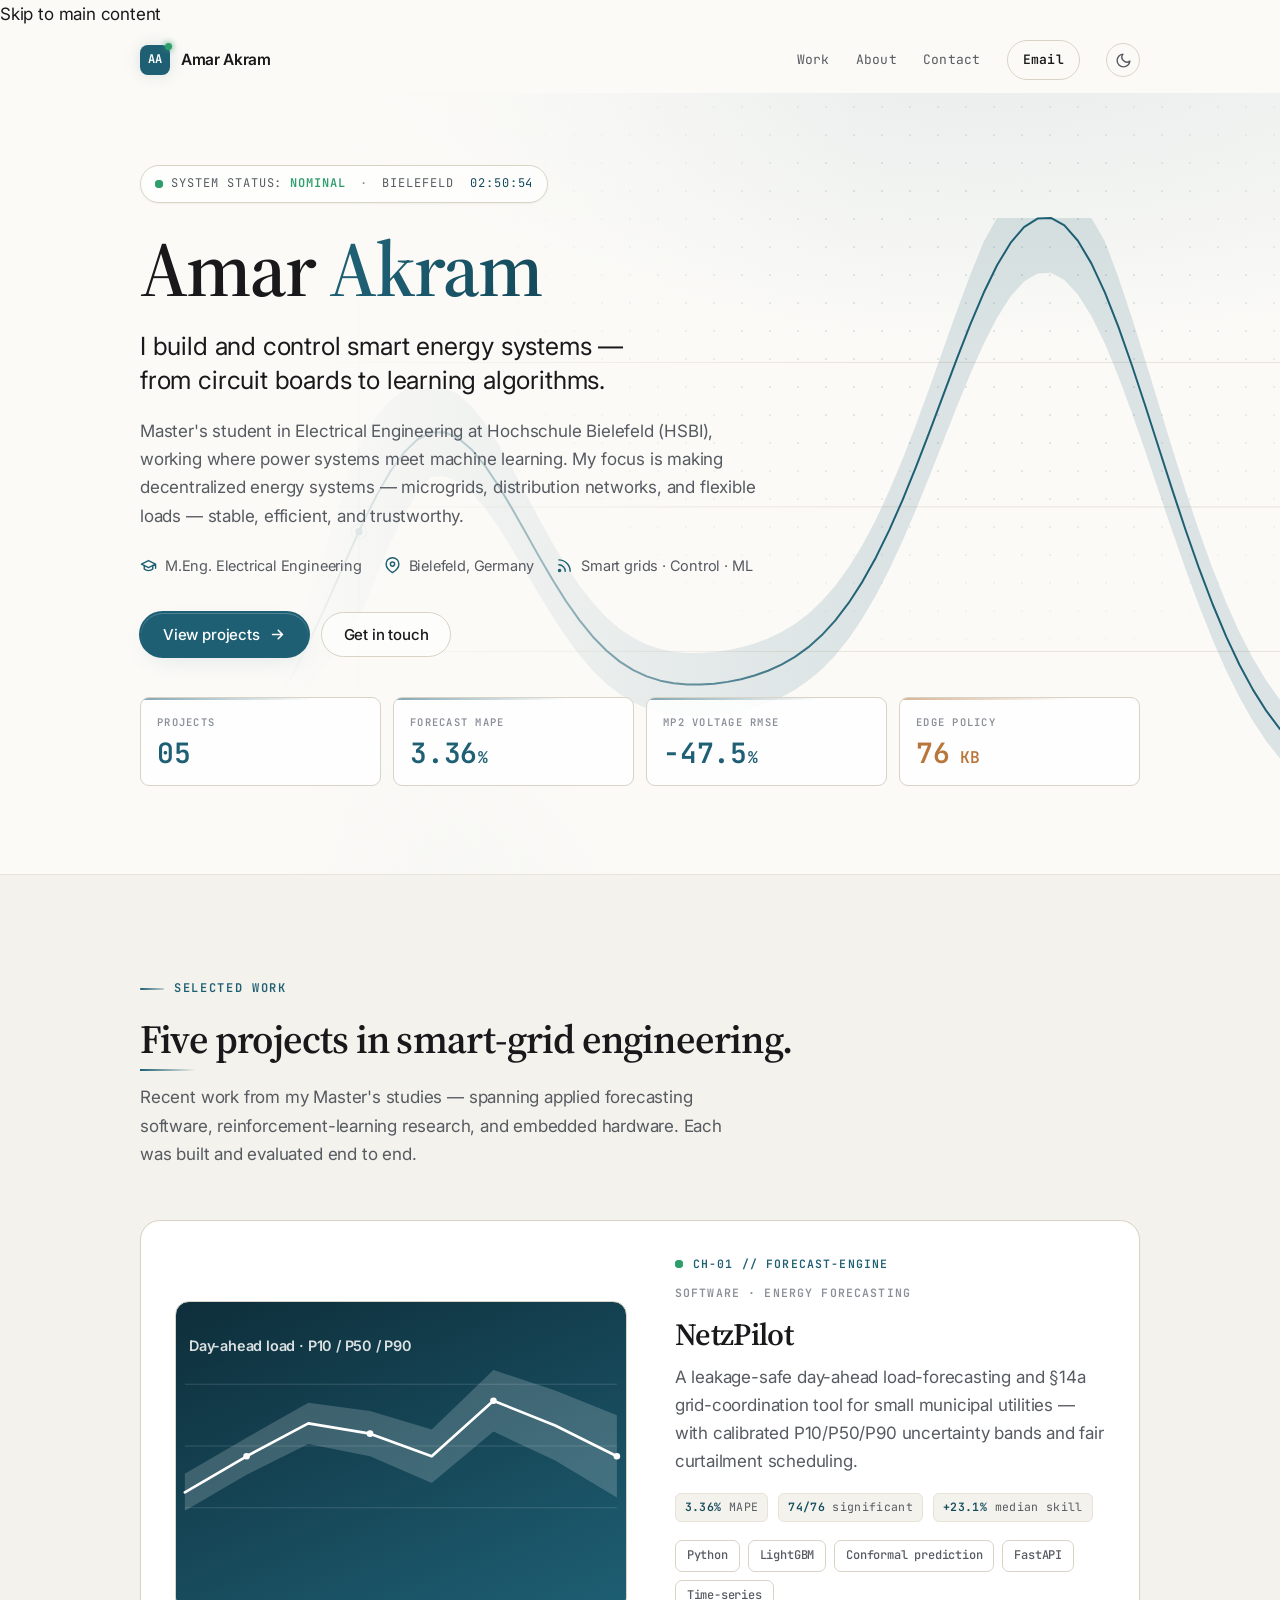
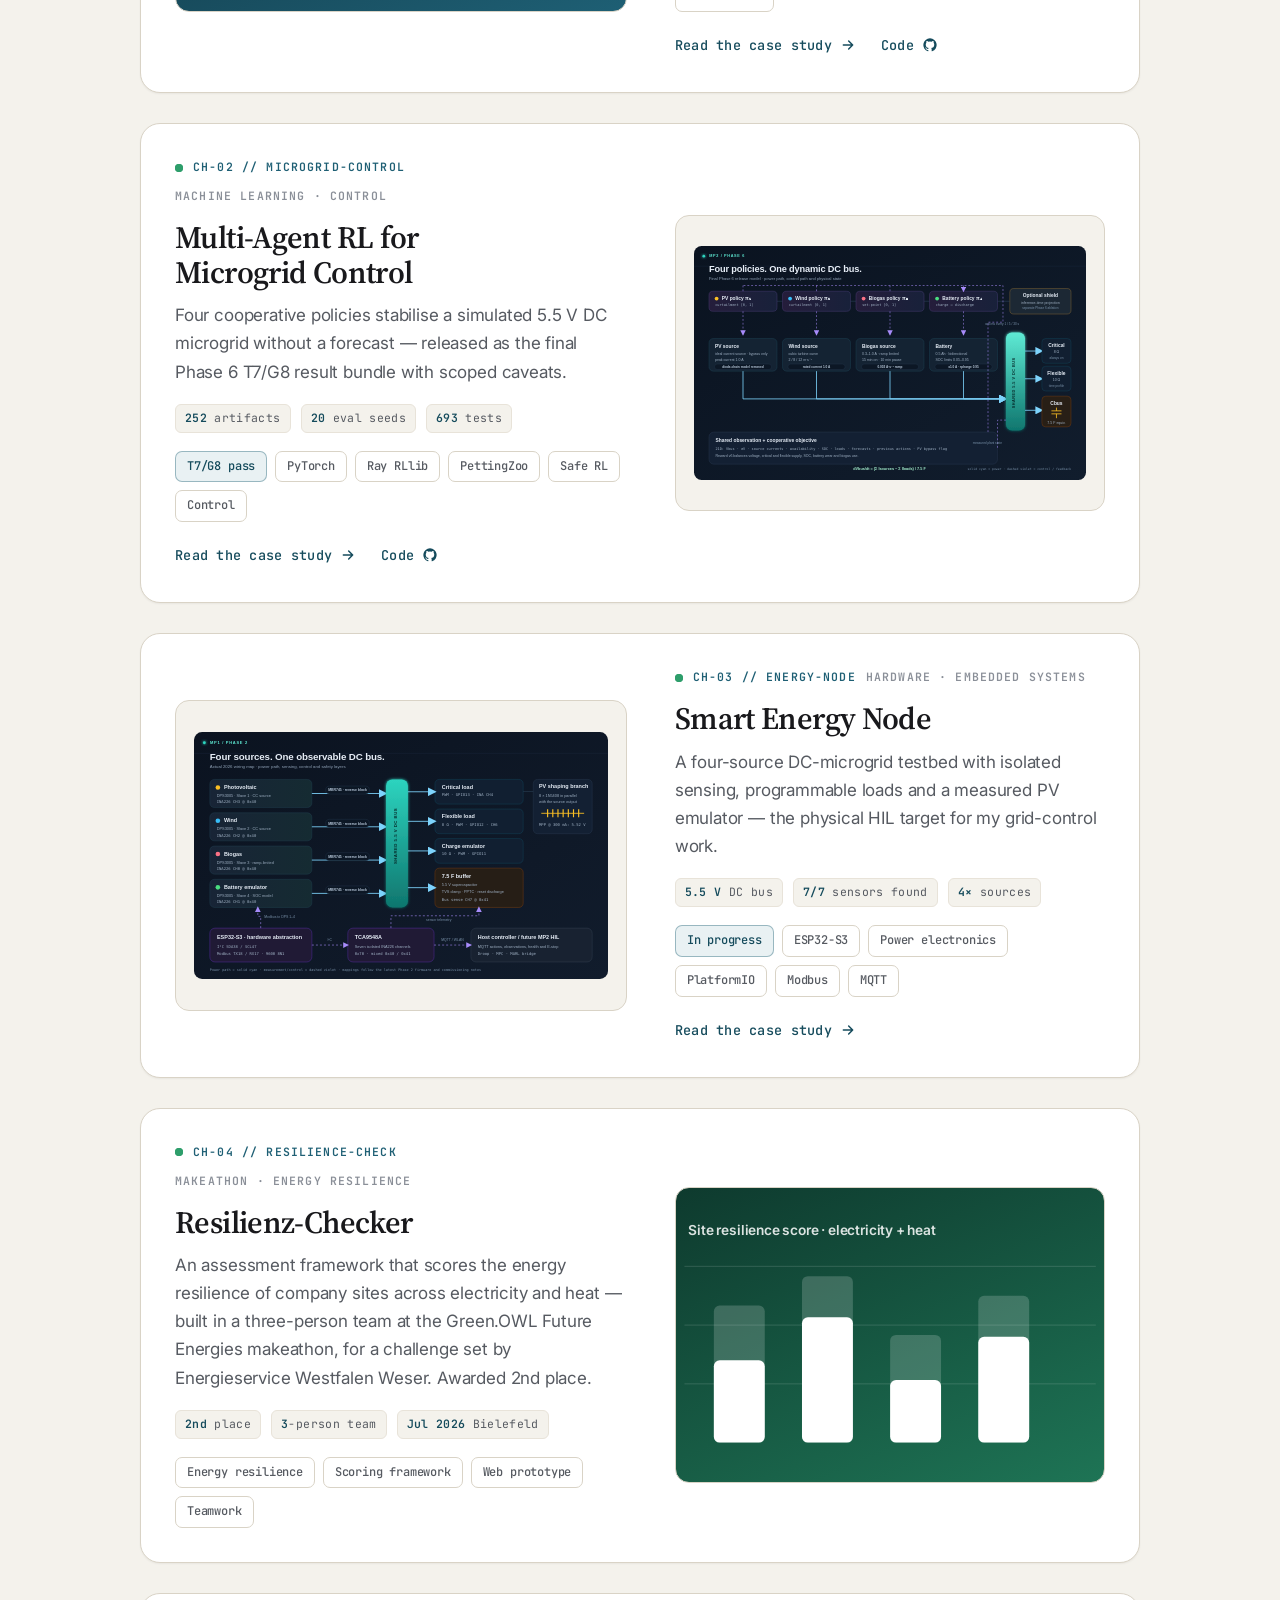
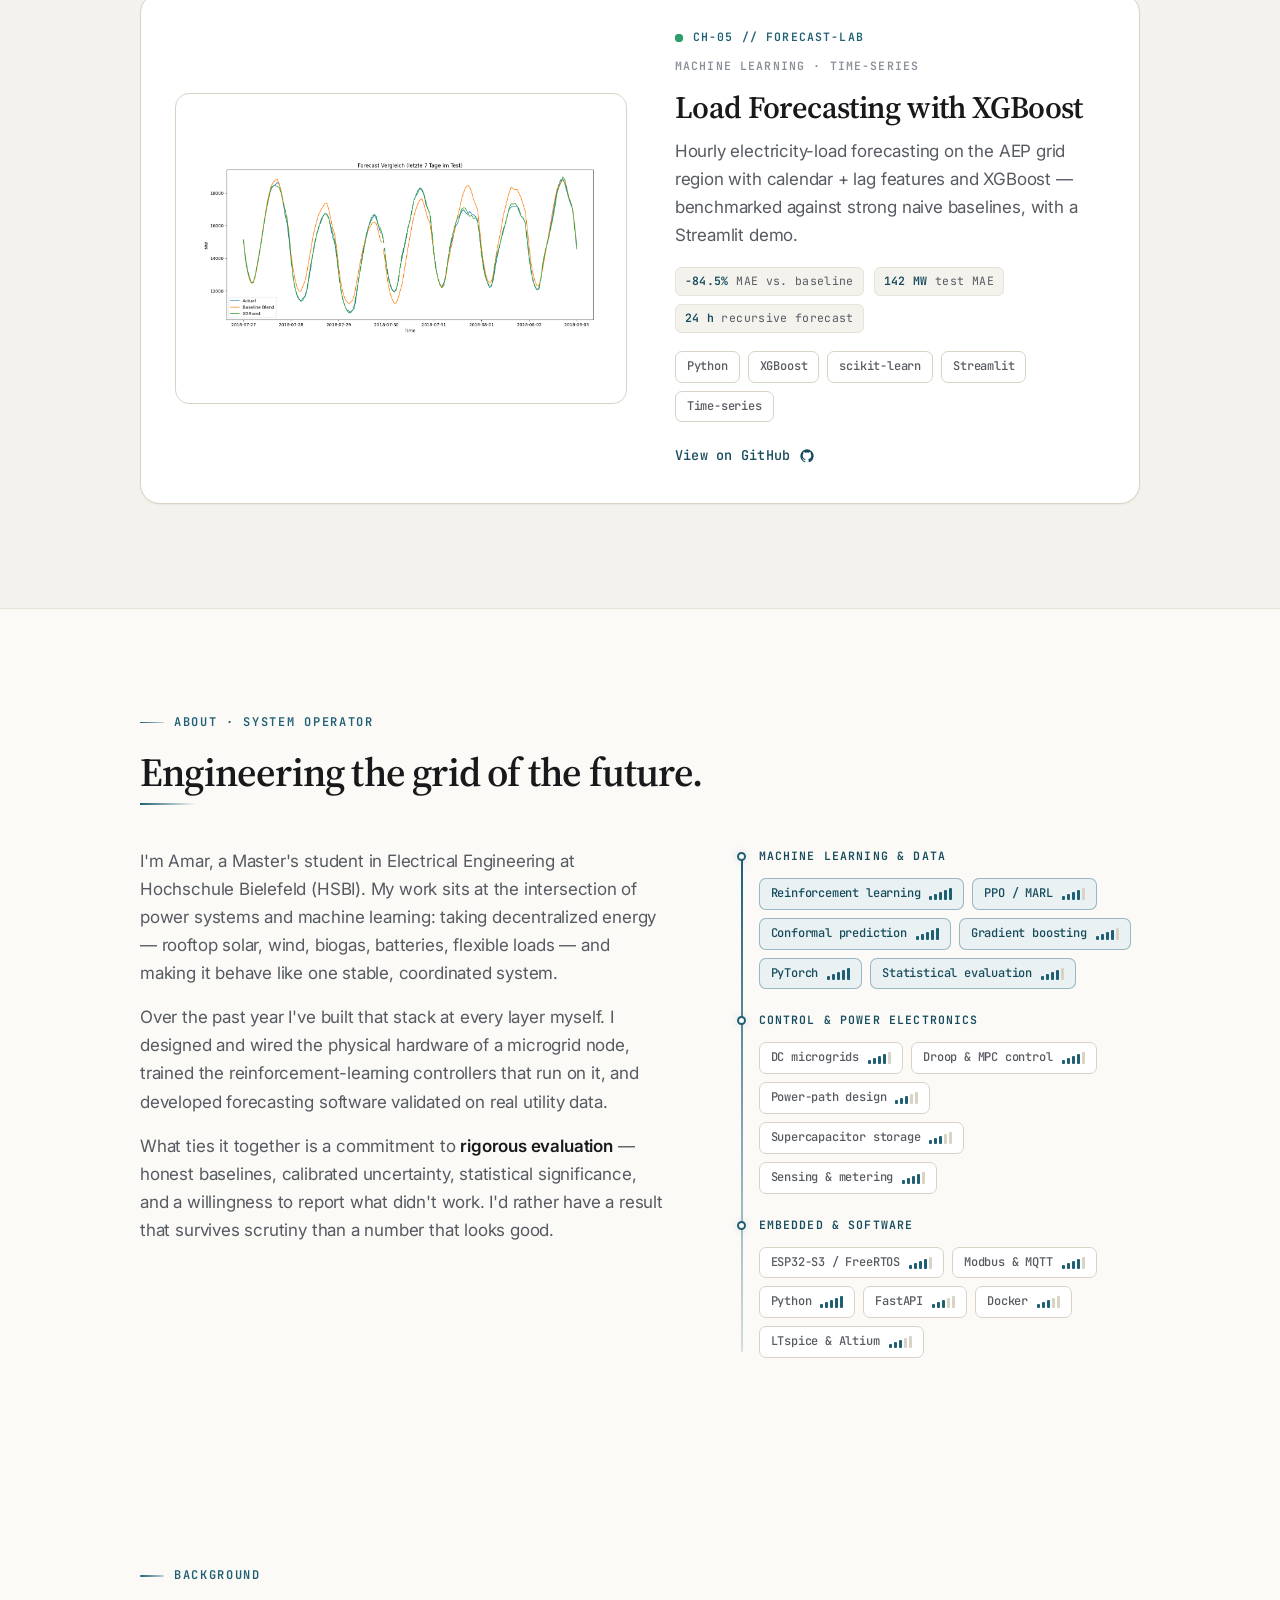
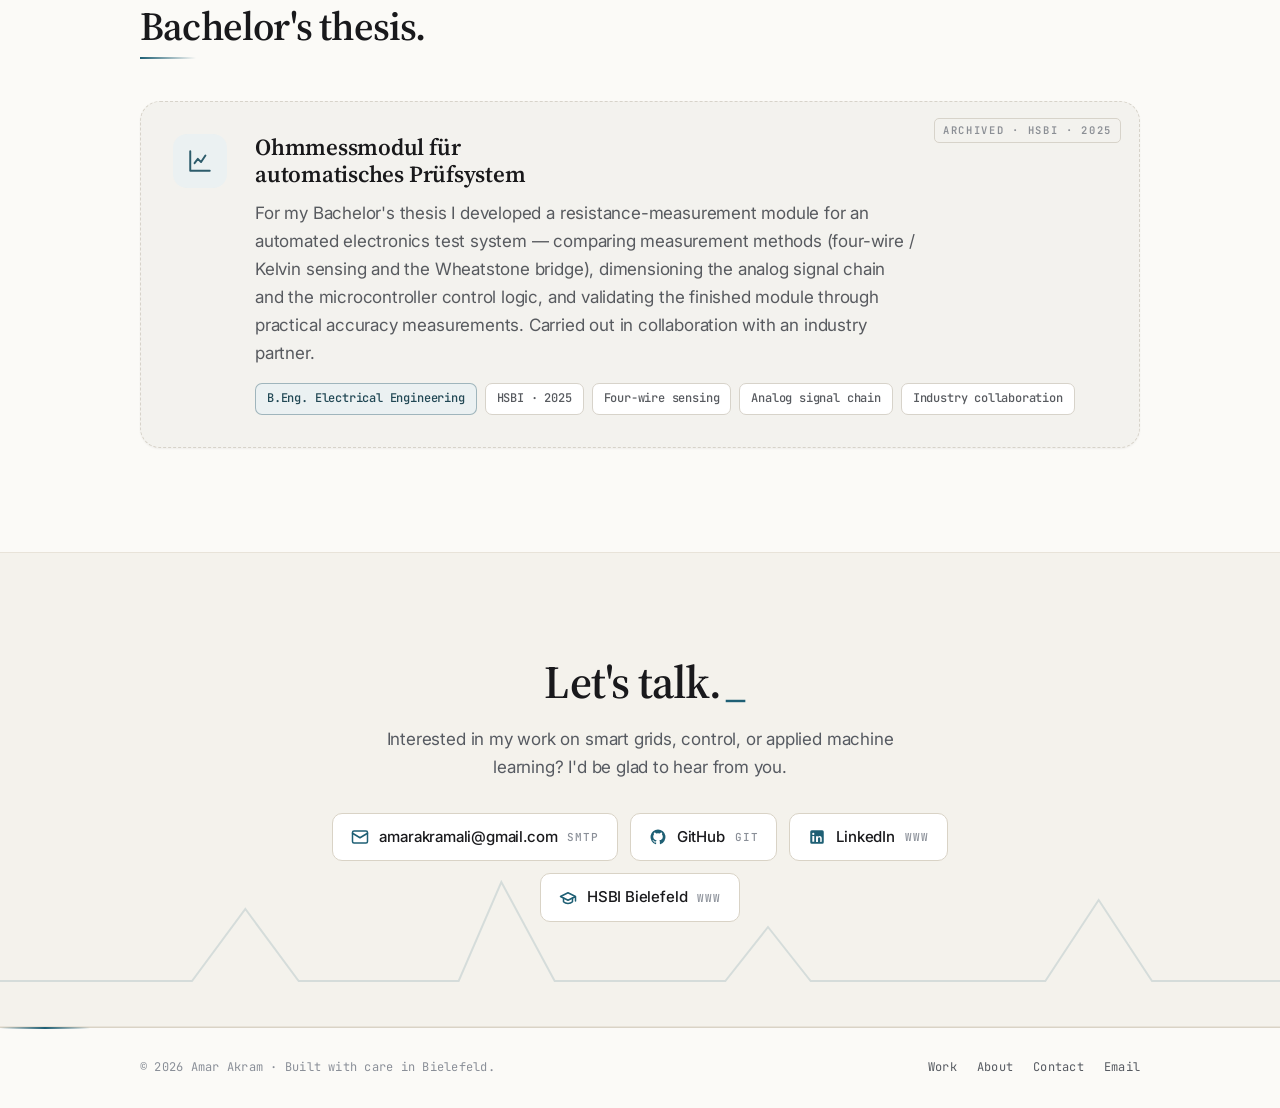
==== index.html @ d85ba740 "Link MP2 case study to the public mp2-microgrid-marl repo - Code link on the index project card (sam" ====
<!DOCTYPE html>
<html lang="en">
<head>
  <meta charset="UTF-8" />
  <meta name="viewport" content="width=device-width, initial-scale=1.0" />
  <title>Amar Akram — Electrical Engineering · Smart Grids &amp; Machine Learning</title>
  <meta name="description" content="Amar Akram — M.Eng. Electrical Engineering at Hochschule Bielefeld. Projects in smart-grid control, reinforcement learning, energy forecasting, and embedded hardware." />
  <meta name="author" content="Amar Akram" />
  <meta name="theme-color" content="#0A0E14" />
  <link rel="canonical" href="https://amarakramali.github.io/" />

  <!-- Open Graph -->
  <meta property="og:type" content="website" />
  <meta property="og:url" content="https://amarakramali.github.io/" />
  <meta property="og:title" content="Amar Akram — Smart Grids &amp; Machine Learning" />
  <meta property="og:description" content="M.Eng. Electrical Engineering. Building and controlling smart energy systems — from circuit boards to learning algorithms." />
  <meta property="og:image" content="https://amarakramali.github.io/assets/og-cover.png" />
  <meta property="og:image:alt" content="Amar Akram — Smart Grids &amp; Machine Learning portfolio" />
  <meta property="og:image:width" content="1200" />
  <meta property="og:image:height" content="630" />

  <!-- Twitter -->
  <meta name="twitter:card" content="summary_large_image" />
  <meta name="twitter:title" content="Amar Akram — Smart Grids &amp; Machine Learning" />
  <meta name="twitter:description" content="M.Eng. Electrical Engineering — from circuit boards to learning algorithms." />
  <meta name="twitter:image" content="https://amarakramali.github.io/assets/og-cover.png" />

  <!-- No-flash theme: apply stored / OS theme before paint -->
  <script>
    (function () {
      try {
        var t = localStorage.getItem('theme');
        if (!t) t = window.matchMedia('(prefers-color-scheme: light)').matches ? 'light' : 'dark';
        document.documentElement.setAttribute('data-theme', t);
      } catch (e) { document.documentElement.setAttribute('data-theme', 'dark'); }
      document.documentElement.classList.add('js');
    })();
  </script>

  <link rel="icon" href="data:image/svg+xml,%3Csvg xmlns='http://www.w3.org/2000/svg' viewBox='0 0 32 32'%3E%3Crect width='32' height='32' rx='8' fill='%231E5F74'/%3E%3Ctext x='16' y='22' font-family='Georgia,serif' font-size='16' font-weight='700' fill='white' text-anchor='middle'%3EA%3C/text%3E%3C/svg%3E" />

  <link rel="preconnect" href="https://fonts.googleapis.com" />
  <link rel="preconnect" href="https://fonts.gstatic.com" crossorigin />
  <link href="https://fonts.googleapis.com/css2?family=Inter:wght@400;500;600;700&family=JetBrains+Mono:wght@500;600&family=Source+Serif+4:opsz,wght@8..60,400;8..60,500;8..60,600&display=swap" rel="stylesheet" />

  <link rel="stylesheet" href="css/style.css?v=13" />

  <script type="application/ld+json">
  {
    "@context": "https://schema.org",
    "@type": "Person",
    "name": "Amar Akram",
    "url": "https://amarakramali.github.io/",
    "jobTitle": "M.Eng. Electrical Engineering student",
    "affiliation": { "@type": "CollegeOrUniversity", "name": "Hochschule Bielefeld (HSBI)" },
    "knowsAbout": ["Smart grids", "Power systems", "Machine learning", "Reinforcement learning", "Energy forecasting", "Embedded systems"],
    "sameAs": [
      "https://github.com/amarakramali",
      "https://www.linkedin.com/in/amar-akram-0ba4bb1a2/"
    ]
  }
  </script>
</head>
<body>

  <div class="scroll-progress" aria-hidden="true"></div>

  <a class="skip-link" href="#top">Skip to main content</a>

  <!-- ============ NAV ============ -->
  <header class="nav">
    <div class="wrap nav__inner">
      <a class="brand" href="#top" aria-label="Amar Akram — home">
        <span class="brand__mark">AA</span>
        <span class="brand__name">Amar Akram</span>
      </a>
      <nav class="nav__links" aria-label="Primary">
        <a href="#work">Work</a>
        <a href="#about">About</a>
        <a href="#contact">Contact</a>
        <a class="nav__cta" href="mailto:amarakramali@gmail.com">Email</a>
        <button class="theme-toggle" type="button" aria-label="Toggle dark / light theme" aria-pressed="false" title="Toggle theme">
          <svg class="icon-sun" viewBox="0 0 24 24" fill="none" stroke="currentColor" stroke-width="2" stroke-linecap="round" stroke-linejoin="round"><circle cx="12" cy="12" r="4"/><path d="M12 2v2M12 20v2M4.9 4.9l1.4 1.4M17.7 17.7l1.4 1.4M2 12h2M20 12h2M4.9 19.1l1.4-1.4M17.7 6.3l1.4-1.4"/></svg>
          <svg class="icon-moon" viewBox="0 0 24 24" fill="none" stroke="currentColor" stroke-width="2" stroke-linecap="round" stroke-linejoin="round"><path d="M21 12.8A9 9 0 1 1 11.2 3a7 7 0 0 0 9.8 9.8z"/></svg>
        </button>
      </nav>
    </div>
  </header>

  <main id="top" tabindex="-1">

    <!-- ============ HERO ============ -->
    <section class="hero">
      <div class="hero__bg" aria-hidden="true">
        <svg class="hero__svg" viewBox="0 0 1200 520" preserveAspectRatio="xMidYMid slice">
          <g class="grid">
            <line x1="0" y1="180" x2="1200" y2="180"/><line x1="0" y1="276" x2="1200" y2="276"/><line x1="0" y1="372" x2="1200" y2="372"/>
          </g>
          <path class="band" d="M0,280 100,303 200,311 300,288 400,134 500,188 600,203 700,219 800,203 900,119 975,57 1050,134 1130,219 1200,265 1200,317 1130,271 1050,186 975,109 900,171 800,255 700,271 600,255 500,240 400,186 300,340 200,363 100,355 0,332 Z"/>
          <polyline class="trace" fill="none" points="0,306 100,329 200,337 300,314 400,160 500,214 600,229 700,245 800,229 900,145 975,83 1050,160 1130,245 1200,291"/>
          <circle class="dot" cx="975" cy="83" r="6"/>
        </svg>
        <canvas class="hero__canvas" aria-hidden="true"></canvas>
      </div>

      <div class="wrap">
        <div class="statusbar">
          <span class="seg"><span class="led"></span> System&nbsp;status: <b>Nominal</b></span>
          <span class="sep">·</span>
          <span class="seg">Bielefeld&nbsp;<time data-clock aria-hidden="true">--:--:--</time></span>
        </div>

        <h1 class="reveal">Amar <span class="accent">Akram</span></h1>
        <p class="hero__tagline reveal">I build and control smart energy systems — from circuit boards to learning algorithms.</p>
        <p class="hero__intro reveal">
          Master's student in Electrical Engineering at Hochschule Bielefeld (HSBI), working where
          power systems meet machine learning. My focus is making decentralized energy systems —
          microgrids, distribution networks, and flexible loads — stable, efficient, and trustworthy.
        </p>

        <div class="hero__meta reveal">
          <span>
            <svg width="17" height="17" viewBox="0 0 24 24" fill="none" stroke="currentColor" stroke-width="2" stroke-linecap="round" stroke-linejoin="round"><path d="M22 10v6M2 10l10-5 10 5-10 5z"/><path d="M6 12v5c3 3 9 3 12 0v-5"/></svg>
            M.Eng. Electrical Engineering
          </span>
          <span>
            <svg width="17" height="17" viewBox="0 0 24 24" fill="none" stroke="currentColor" stroke-width="2" stroke-linecap="round" stroke-linejoin="round"><path d="M21 10c0 7-9 12-9 12s-9-5-9-12a9 9 0 0 1 18 0z"/><circle cx="12" cy="10" r="3"/></svg>
            Bielefeld, Germany
          </span>
          <span>
            <svg width="17" height="17" viewBox="0 0 24 24" fill="none" stroke="currentColor" stroke-width="2" stroke-linecap="round" stroke-linejoin="round"><path d="M4 11a9 9 0 0 1 9 9M4 4a16 16 0 0 1 16 16"/><circle cx="5" cy="19" r="1.5" fill="currentColor"/></svg>
            Smart grids · Control · ML
          </span>
        </div>

        <div class="hero__actions reveal">
          <a class="btn btn--primary" href="#work">View projects
            <svg class="btn__arrow" width="17" height="17" viewBox="0 0 24 24" fill="none" stroke="currentColor" stroke-width="2.2" stroke-linecap="round" stroke-linejoin="round"><path d="M5 12h14M13 6l6 6-6 6"/></svg>
          </a>
          <a class="btn btn--ghost" href="#contact">Get in touch</a>
        </div>

        <div class="kpis reveal" aria-label="Portfolio metrics">
          <div class="kpi">
            <span class="kpi__label">Projects</span>
            <span class="kpi__val"><span data-count="5" data-pad="2">05</span></span>
          </div>
          <div class="kpi">
            <span class="kpi__label">Forecast MAPE</span>
            <span class="kpi__val"><span data-count="3.36" data-dec="2">3.36</span><small>%</small></span>
          </div>
          <div class="kpi">
            <span class="kpi__label">MP2 voltage RMSE</span>
            <span class="kpi__val">−<span data-count="47.5" data-dec="1">47.5</span><small>%</small></span>
          </div>
          <div class="kpi kpi--copper">
            <span class="kpi__label">Edge policy</span>
            <span class="kpi__val"><span data-count="76">76</span><small>&nbsp;KB</small></span>
          </div>
        </div>
      </div>
    </section>

    <!-- ============ WORK ============ -->
    <section id="work" class="section-alt">
      <div class="wrap">
        <div class="section-head reveal">
          <p class="eyebrow">Selected work</p>
          <h2>Five projects in smart-grid engineering.</h2>
          <p>Recent work from my Master's studies — spanning applied forecasting software,
             reinforcement-learning research, and embedded hardware. Each was built and evaluated end to end.</p>
        </div>

        <div class="work-list">

          <!-- Project 01 — NetzPilot -->
          <article class="project reveal">
            <div class="project__media" style="background:linear-gradient(157deg,#0E2E3A 0%,#1E5F74 100%)">
              <svg viewBox="0 0 480 300" width="100%" height="100%" preserveAspectRatio="xMidYMid slice" role="img" aria-label="Calibrated day-ahead forecast with P10–P90 uncertainty band">
                <g stroke="rgba(255,255,255,.14)" stroke-width="1">
                  <line x1="30" y1="80" x2="450" y2="80"/><line x1="30" y1="140" x2="450" y2="140"/><line x1="30" y1="200" x2="450" y2="200"/>
                </g>
                <path d="M30,167 L90,132 L150,98 L210,106 L270,124 L330,66 L390,86 L450,110 L450,190 L390,154 L330,126 L270,176 L210,150 L150,138 L90,168 L30,203 Z" fill="rgba(255,255,255,.18)"/>
                <path d="M30,185 L90,150 L150,118 L210,128 L270,150 L330,96 L390,120 L450,150" fill="none" stroke="#FFFFFF" stroke-width="2.6" stroke-linecap="round" stroke-linejoin="round"/>
                <g fill="#FFFFFF">
                  <circle cx="90" cy="150" r="3.2"/><circle cx="210" cy="128" r="3.2"/><circle cx="330" cy="96" r="3.2"/><circle cx="450" cy="150" r="3.2"/>
                </g>
                <text x="34" y="48" fill="rgba(255,255,255,.85)" font-family="Inter,sans-serif" font-size="14" font-weight="600">Day-ahead load · P10 / P50 / P90</text>
              </svg>
            </div>
            <div class="project__body">
              <div class="project__chan"><span class="led"></span>CH-01 // Forecast-Engine<span class="cat">Software · Energy forecasting</span></div>
              <h3>NetzPilot</h3>
              <p class="project__sub">A leakage-safe day-ahead load-forecasting and §14a grid-coordination tool for small municipal utilities — with calibrated P10/P50/P90 uncertainty bands and fair curtailment scheduling.</p>
              <div class="project__kpis">
                <span><b>3.36%</b> MAPE</span><span><b>74/76</b> significant</span><span><b>+23.1%</b> median skill</span>
              </div>
              <div class="tags project__tags">
                <span class="tag">Python</span><span class="tag">LightGBM</span><span class="tag">Conformal prediction</span><span class="tag">FastAPI</span><span class="tag">Time-series</span>
              </div>
              <a class="project__link" href="projects/netzpilot.html">Read the case study
                <svg width="16" height="16" viewBox="0 0 24 24" fill="none" stroke="currentColor" stroke-width="2.2" stroke-linecap="round" stroke-linejoin="round"><path d="M5 12h14M13 6l6 6-6 6"/></svg>
              </a>
              <a class="project__link" href="https://github.com/amarakramali/netzpilot" target="_blank" rel="noopener" style="margin-left:20px">Code
                <svg width="16" height="16" viewBox="0 0 24 24" fill="currentColor" aria-hidden="true"><path d="M12 2A10 10 0 0 0 8.84 21.5c.5.09.66-.22.66-.48v-1.7c-2.78.6-3.37-1.34-3.37-1.34-.45-1.16-1.11-1.47-1.11-1.47-.91-.62.07-.6.07-.6 1 .07 1.53 1.03 1.53 1.03.9 1.52 2.34 1.08 2.91.83.09-.65.35-1.09.63-1.34-2.22-.25-4.55-1.11-4.55-4.94 0-1.09.39-1.98 1.03-2.68-.1-.25-.45-1.27.1-2.65 0 0 .84-.27 2.75 1.02a9.5 9.5 0 0 1 5 0c1.91-1.29 2.75-1.02 2.75-1.02.55 1.38.2 2.4.1 2.65.64.7 1.03 1.59 1.03 2.68 0 3.84-2.34 4.69-4.57 4.94.36.31.68.92.68 1.85v2.74c0 .27.16.58.67.48A10 10 0 0 0 12 2z"/></svg>
              </a>
            </div>
          </article>

          <!-- Project 02 — Multi-Agent RL -->
          <article class="project reveal">
            <div class="project__media project__media--contain">
              <img src="assets/mp2/system-architecture-phase6.svg?v=t7" alt="Phase 6 architecture of the four-policy, four-source DC microgrid controller" loading="lazy" width="1440" height="860" />
            </div>
            <div class="project__body">
              <div class="project__chan"><span class="led"></span>CH-02 // Microgrid-Control<span class="cat">Machine learning · Control</span></div>
              <h3>Multi-Agent RL for Microgrid Control</h3>
              <p class="project__sub">Four cooperative policies stabilise a simulated 5.5 V DC microgrid without a forecast — released as the final Phase 6 T7/G8 result bundle with scoped caveats.</p>
              <div class="project__kpis">
                <span><b>252</b> artifacts</span><span><b>20</b> eval seeds</span><span><b>693</b> tests</span>
              </div>
              <div class="tags project__tags">
                <span class="tag tag--solid">T7/G8 pass</span><span class="tag">PyTorch</span><span class="tag">Ray RLlib</span><span class="tag">PettingZoo</span><span class="tag">Safe RL</span><span class="tag">Control</span>
              </div>
              <a class="project__link" href="projects/microgrid-rl.html">Read the case study
                <svg width="16" height="16" viewBox="0 0 24 24" fill="none" stroke="currentColor" stroke-width="2.2" stroke-linecap="round" stroke-linejoin="round"><path d="M5 12h14M13 6l6 6-6 6"/></svg>
              </a>
              <a class="project__link" href="https://github.com/amarakramali/mp2-microgrid-marl" target="_blank" rel="noopener" style="margin-left:20px">Code
                <svg width="16" height="16" viewBox="0 0 24 24" fill="currentColor" aria-hidden="true"><path d="M12 2A10 10 0 0 0 8.84 21.5c.5.09.66-.22.66-.48v-1.7c-2.78.6-3.37-1.34-3.37-1.34-.45-1.16-1.11-1.47-1.11-1.47-.91-.62.07-.6.07-.6 1 .07 1.53 1.03 1.53 1.03.9 1.52 2.34 1.08 2.91.83.09-.65.35-1.09.63-1.34-2.22-.25-4.55-1.11-4.55-4.94 0-1.09.39-1.98 1.03-2.68-.1-.25-.45-1.27.1-2.65 0 0 .84-.27 2.75 1.02a9.5 9.5 0 0 1 5 0c1.91-1.29 2.75-1.02 2.75-1.02.55 1.38.2 2.4.1 2.65.64.7 1.03 1.59 1.03 2.68 0 3.84-2.34 4.69-4.57 4.94.36.31.68.92.68 1.85v2.74c0 .27.16.58.67.48A10 10 0 0 0 12 2z"/></svg>
              </a>
            </div>
          </article>

          <!-- Project 03 — Smart Energy Node -->
          <article class="project reveal">
            <div class="project__media project__media--contain">
              <img src="assets/mp1/system-architecture-phase2.svg" alt="Phase 2 architecture of the Smart Energy Node: four measured sources, dynamic loads and storage on a shared 5.5 volt bus" loading="lazy" width="1440" height="860" />
            </div>
            <div class="project__body">
              <div class="project__chan"><span class="led"></span>CH-03 // Energy-Node<span class="cat">Hardware · Embedded systems</span></div>
              <h3>Smart Energy Node</h3>
              <p class="project__sub">A four-source DC-microgrid testbed with isolated sensing, programmable loads and a measured PV emulator — the physical HIL target for my grid-control work.</p>
              <div class="project__kpis">
                <span><b>5.5 V</b> DC bus</span><span><b>7/7</b> sensors found</span><span><b>4×</b> sources</span>
              </div>
              <div class="tags project__tags">
                <span class="tag tag--solid">In progress</span><span class="tag">ESP32-S3</span><span class="tag">Power electronics</span><span class="tag">PlatformIO</span><span class="tag">Modbus</span><span class="tag">MQTT</span>
              </div>
              <a class="project__link" href="projects/smart-energy-node.html">Read the case study
                <svg width="16" height="16" viewBox="0 0 24 24" fill="none" stroke="currentColor" stroke-width="2.2" stroke-linecap="round" stroke-linejoin="round"><path d="M5 12h14M13 6l6 6-6 6"/></svg>
              </a>
            </div>
          </article>

          <!-- Project 04 — Resilienz-Checker (Makeathon) -->
          <article class="project reveal">
            <div class="project__media" style="background:linear-gradient(157deg,#0E3A2E 0%,#1E7455 100%)">
              <svg viewBox="0 0 480 300" width="100%" height="100%" preserveAspectRatio="xMidYMid slice" role="img" aria-label="Site resilience scorecard with rated categories for electricity and heat">
                <g stroke="rgba(255,255,255,.14)" stroke-width="1">
                  <line x1="30" y1="80" x2="450" y2="80"/><line x1="30" y1="140" x2="450" y2="140"/><line x1="30" y1="200" x2="450" y2="200"/>
                </g>
                <g fill="rgba(255,255,255,.18)">
                  <rect x="60" y="120" width="52" height="140" rx="6"/><rect x="150" y="90" width="52" height="170" rx="6"/><rect x="240" y="150" width="52" height="110" rx="6"/><rect x="330" y="110" width="52" height="150" rx="6"/>
                </g>
                <g fill="#FFFFFF">
                  <rect x="60" y="176" width="52" height="84" rx="6"/><rect x="150" y="132" width="52" height="128" rx="6"/><rect x="240" y="196" width="52" height="64" rx="6"/><rect x="330" y="152" width="52" height="108" rx="6"/>
                </g>
                <text x="34" y="48" fill="rgba(255,255,255,.85)" font-family="Inter,sans-serif" font-size="14" font-weight="600">Site resilience score · electricity + heat</text>
              </svg>
            </div>
            <div class="project__body">
              <div class="project__chan"><span class="led"></span>CH-04 // Resilience-Check<span class="cat">Makeathon · Energy resilience</span></div>
              <h3>Resilienz-Checker</h3>
              <p class="project__sub">An assessment framework that scores the energy resilience of company sites across electricity and heat — built in a three-person team at the Green.OWL Future Energies makeathon, for a challenge set by Energieservice Westfalen Weser. Awarded 2nd place.</p>
              <div class="project__kpis">
                <span><b>2nd</b> place</span><span><b>3</b>-person team</span><span><b>Jul 2026</b> Bielefeld</span>
              </div>
              <div class="tags project__tags">
                <span class="tag">Energy resilience</span><span class="tag">Scoring framework</span><span class="tag">Web prototype</span><span class="tag">Teamwork</span>
              </div>
            </div>
          </article>

          <!-- Project 05 — Load Forecasting (XGBoost) -->
          <article class="project reveal">
            <div class="project__media project__media--contain" style="background:#FFFFFF">
              <img src="assets/xgboost/forecast_comparison.png" alt="Hourly load forecast: XGBoost vs. baseline vs. actual over the last week of the test window" loading="lazy" width="1345" height="602" />
            </div>
            <div class="project__body">
              <div class="project__chan"><span class="led"></span>CH-05 // Forecast-Lab<span class="cat">Machine learning · Time-series</span></div>
              <h3>Load Forecasting with XGBoost</h3>
              <p class="project__sub">Hourly electricity-load forecasting on the AEP grid region with calendar + lag features and XGBoost — benchmarked against strong naive baselines, with a Streamlit demo.</p>
              <div class="project__kpis">
                <span><b>−84.5%</b> MAE vs. baseline</span><span><b>142 MW</b> test MAE</span><span><b>24 h</b> recursive forecast</span>
              </div>
              <div class="tags project__tags">
                <span class="tag">Python</span><span class="tag">XGBoost</span><span class="tag">scikit-learn</span><span class="tag">Streamlit</span><span class="tag">Time-series</span>
              </div>
              <a class="project__link" href="https://github.com/amarakramali/load-forecasting-xgboost" target="_blank" rel="noopener">View on GitHub
                <svg width="16" height="16" viewBox="0 0 24 24" fill="currentColor" aria-hidden="true"><path d="M12 2A10 10 0 0 0 8.84 21.5c.5.09.66-.22.66-.48v-1.7c-2.78.6-3.37-1.34-3.37-1.34-.45-1.16-1.11-1.47-1.11-1.47-.91-.62.07-.6.07-.6 1 .07 1.53 1.03 1.53 1.03.9 1.52 2.34 1.08 2.91.83.09-.65.35-1.09.63-1.34-2.22-.25-4.55-1.11-4.55-4.94 0-1.09.39-1.98 1.03-2.68-.1-.25-.45-1.27.1-2.65 0 0 .84-.27 2.75 1.02a9.5 9.5 0 0 1 5 0c1.91-1.29 2.75-1.02 2.75-1.02.55 1.38.2 2.4.1 2.65.64.7 1.03 1.59 1.03 2.68 0 3.84-2.34 4.69-4.57 4.94.36.31.68.92.68 1.85v2.74c0 .27.16.58.67.48A10 10 0 0 0 12 2z"/></svg>
              </a>
            </div>
          </article>

        </div>
      </div>
    </section>

    <!-- ============ ABOUT ============ -->
    <section id="about">
      <div class="wrap">
        <div class="section-head reveal">
          <p class="eyebrow">About · System operator</p>
          <h2>Engineering the grid of the future.</h2>
        </div>
        <div class="about-grid">
          <div class="prose reveal">
            <p>
              I'm Amar, a Master's student in Electrical Engineering at Hochschule Bielefeld (HSBI).
              My work sits at the intersection of power systems and machine learning: taking
              decentralized energy — rooftop solar, wind, biogas, batteries, flexible loads — and
              making it behave like one stable, coordinated system.
            </p>
            <p>
              Over the past year I've built that stack at every layer myself. I designed and wired the
              physical hardware of a microgrid node, trained the reinforcement-learning controllers
              that run on it, and developed forecasting software validated on real utility data.
            </p>
            <p>
              What ties it together is a commitment to <strong>rigorous evaluation</strong> — honest
              baselines, calibrated uncertainty, statistical significance, and a willingness to report
              what didn't work. I'd rather have a result that survives scrutiny than a number that looks good.
            </p>
          </div>
          <div class="skills reveal">
            <div class="skill-group">
              <h3>Machine Learning &amp; Data</h3>
              <div class="tags">
                <span class="tag tag--solid tag--meter" data-level="5">Reinforcement learning<span class="meter" aria-hidden="true"><i></i><i></i><i></i><i></i><i></i></span></span><span class="tag tag--solid tag--meter" data-level="4">PPO / MARL<span class="meter" aria-hidden="true"><i></i><i></i><i></i><i></i><i></i></span></span><span class="tag tag--solid tag--meter" data-level="5">Conformal prediction<span class="meter" aria-hidden="true"><i></i><i></i><i></i><i></i><i></i></span></span><span class="tag tag--solid tag--meter" data-level="4">Gradient boosting<span class="meter" aria-hidden="true"><i></i><i></i><i></i><i></i><i></i></span></span><span class="tag tag--solid tag--meter" data-level="5">PyTorch<span class="meter" aria-hidden="true"><i></i><i></i><i></i><i></i><i></i></span></span><span class="tag tag--solid tag--meter" data-level="4">Statistical evaluation<span class="meter" aria-hidden="true"><i></i><i></i><i></i><i></i><i></i></span></span>
              </div>
            </div>
            <div class="skill-group">
              <h3>Control &amp; Power Electronics</h3>
              <div class="tags">
                <span class="tag tag--meter" data-level="4">DC microgrids<span class="meter" aria-hidden="true"><i></i><i></i><i></i><i></i><i></i></span></span><span class="tag tag--meter" data-level="4">Droop &amp; MPC control<span class="meter" aria-hidden="true"><i></i><i></i><i></i><i></i><i></i></span></span><span class="tag tag--meter" data-level="3">Power-path design<span class="meter" aria-hidden="true"><i></i><i></i><i></i><i></i><i></i></span></span><span class="tag tag--meter" data-level="3">Supercapacitor storage<span class="meter" aria-hidden="true"><i></i><i></i><i></i><i></i><i></i></span></span><span class="tag tag--meter" data-level="4">Sensing &amp; metering<span class="meter" aria-hidden="true"><i></i><i></i><i></i><i></i><i></i></span></span>
              </div>
            </div>
            <div class="skill-group">
              <h3>Embedded &amp; Software</h3>
              <div class="tags">
                <span class="tag tag--meter" data-level="4">ESP32-S3 / FreeRTOS<span class="meter" aria-hidden="true"><i></i><i></i><i></i><i></i><i></i></span></span><span class="tag tag--meter" data-level="4">Modbus &amp; MQTT<span class="meter" aria-hidden="true"><i></i><i></i><i></i><i></i><i></i></span></span><span class="tag tag--meter" data-level="5">Python<span class="meter" aria-hidden="true"><i></i><i></i><i></i><i></i><i></i></span></span><span class="tag tag--meter" data-level="3">FastAPI<span class="meter" aria-hidden="true"><i></i><i></i><i></i><i></i><i></i></span></span><span class="tag tag--meter" data-level="3">Docker<span class="meter" aria-hidden="true"><i></i><i></i><i></i><i></i><i></i></span></span><span class="tag tag--meter" data-level="3">LTspice &amp; Altium<span class="meter" aria-hidden="true"><i></i><i></i><i></i><i></i><i></i></span></span>
              </div>
            </div>
          </div>
        </div>
      </div>
    </section>

    <!-- ============ THESIS / BACKGROUND ============ -->
    <section id="thesis">
      <div class="wrap">
        <div class="section-head reveal">
          <p class="eyebrow">Background</p>
          <h2>Bachelor's thesis.</h2>
        </div>
        <div class="thesis-card reveal">
          <span class="thesis-card__stamp">Archived · HSBI · 2025</span>
          <div class="thesis-card__icon">
            <svg width="26" height="26" viewBox="0 0 24 24" fill="none" stroke="currentColor" stroke-width="1.8" stroke-linecap="round" stroke-linejoin="round"><path d="M3 3v18h18"/><path d="M7 14l3-4 3 3 4-6"/></svg>
          </div>
          <div class="thesis-card__body">
            <h3>Ohmmessmodul für automatisches Prüfsystem</h3>
            <p class="thesis-card__en">
              For my Bachelor's thesis I developed a resistance-measurement module for an automated
              electronics test system — comparing measurement methods (four-wire / Kelvin sensing and the
              Wheatstone bridge), dimensioning the analog signal chain and the microcontroller control logic,
              and validating the finished module through practical accuracy measurements. Carried out in
              collaboration with an industry partner.
            </p>
            <div class="tags">
              <span class="tag tag--solid">B.Eng. Electrical Engineering</span><span class="tag">HSBI · 2025</span><span class="tag">Four-wire sensing</span><span class="tag">Analog signal chain</span><span class="tag">Industry collaboration</span>
            </div>
          </div>
        </div>
      </div>
    </section>

    <!-- ============ CONTACT ============ -->
    <section id="contact" class="section-alt">
      <svg class="contact__bg" aria-hidden="true" viewBox="0 0 1200 200" preserveAspectRatio="none">
        <polyline class="trace" fill="none" points="0,150 120,150 180,150 230,70 280,150 360,150 430,150 470,40 520,150 600,150 680,150 720,90 760,150 880,150 980,150 1030,60 1080,150 1200,150"/>
      </svg>
      <div class="wrap narrow contact reveal">
        <h2>Let's talk.<span class="caret" aria-hidden="true">_</span></h2>
        <p>Interested in my work on smart grids, control, or applied machine learning?
           I'd be glad to hear from you.</p>
        <div class="contact__links">
          <a class="contact__link" href="mailto:amarakramali@gmail.com">
            <svg width="18" height="18" viewBox="0 0 24 24" fill="none" stroke="currentColor" stroke-width="2" stroke-linecap="round" stroke-linejoin="round"><rect x="2" y="4" width="20" height="16" rx="2"/><path d="m22 7-10 6L2 7"/></svg>
            amarakramali@gmail.com
            <span class="proto">SMTP</span>
          </a>
          <a class="contact__link" href="https://github.com/amarakramali" target="_blank" rel="noopener">
            <svg width="18" height="18" viewBox="0 0 24 24" fill="currentColor"><path d="M12 2A10 10 0 0 0 8.84 21.5c.5.09.66-.22.66-.48v-1.7c-2.78.6-3.37-1.34-3.37-1.34-.45-1.16-1.11-1.47-1.11-1.47-.91-.62.07-.6.07-.6 1 .07 1.53 1.03 1.53 1.03.9 1.52 2.34 1.08 2.91.83.09-.65.35-1.09.63-1.34-2.22-.25-4.55-1.11-4.55-4.94 0-1.09.39-1.98 1.03-2.68-.1-.25-.45-1.27.1-2.65 0 0 .84-.27 2.75 1.02a9.5 9.5 0 0 1 5 0c1.91-1.29 2.75-1.02 2.75-1.02.55 1.38.2 2.4.1 2.65.64.7 1.03 1.59 1.03 2.68 0 3.84-2.34 4.69-4.57 4.94.36.31.68.92.68 1.85v2.74c0 .27.16.58.67.48A10 10 0 0 0 12 2z"/></svg>
            GitHub
            <span class="proto">git</span>
          </a>
          <a class="contact__link" href="https://www.linkedin.com/in/amar-akram-0ba4bb1a2/" target="_blank" rel="noopener">
            <svg width="18" height="18" viewBox="0 0 24 24" fill="currentColor"><path d="M19 3a2 2 0 0 1 2 2v14a2 2 0 0 1-2 2H5a2 2 0 0 1-2-2V5a2 2 0 0 1 2-2zM8.34 18.34V10.6H5.76v7.74zM7.05 9.43a1.5 1.5 0 1 0 0-3 1.5 1.5 0 0 0 0 3zm11.29 8.91v-4.25c0-2.27-1.21-3.33-2.83-3.33a2.44 2.44 0 0 0-2.21 1.21v-1.04h-2.58v7.74h2.58v-4.28c0-1.13.21-2.22 1.61-2.22s1.4 1.29 1.4 2.29v4.21z"/></svg>
            LinkedIn
            <span class="proto">www</span>
          </a>
          <a class="contact__link" href="https://www.hsbi.de" target="_blank" rel="noopener">
            <svg width="18" height="18" viewBox="0 0 24 24" fill="none" stroke="currentColor" stroke-width="2" stroke-linecap="round" stroke-linejoin="round"><path d="M22 10v6M2 10l10-5 10 5-10 5z"/><path d="M6 12v5c3 3 9 3 12 0v-5"/></svg>
            HSBI Bielefeld
            <span class="proto">www</span>
          </a>
        </div>
      </div>
    </section>

  </main>

  <!-- ============ FOOTER ============ -->
  <footer class="footer">
    <div class="wrap footer__inner">
      <small>© <span data-year>2026</span> Amar Akram · Built with care in Bielefeld.</small>
      <nav class="footer__nav" aria-label="Footer">
        <a href="#work">Work</a>
        <a href="#about">About</a>
        <a href="#contact">Contact</a>
        <a href="mailto:amarakramali@gmail.com">Email</a>
      </nav>
    </div>
  </footer>

  <script src="js/main.js?v=7"></script>
</body>
</html>
---- css/style.css ----
/* =================================================================
   Amar Akram — Portfolio · "GRID//OPS — Live System Telemetry"
   Dark-default telemetry console with a light (warm-academic) toggle.
   Single shared stylesheet. Vanilla, no build.
   ================================================================= */

/* ---------- Design tokens ---------- */
:root {
  /* DARK (default / signature) */
  --bg:           #0A0E14;
  --bg-2:         #0F1622;
  --surface:      #121823;
  --surface-2:    #0F141D;
  --ink:          #E8EDF2;
  --muted:        #9AA7B4;
  --faint:        #828D9D;
  --line:         rgba(120,140,170,.12);
  --line-strong:  #1E2735;
  --accent:       #2FB7C9;   /* live teal — large text/icons/borders, NOT small body */
  --accent-ink:   #6FD0DE;   /* lighter teal for links / text-on-dark */
  --accent-deep:  #1E5F74;   /* brand teal, resting edges/gradients */
  --accent-soft:  rgba(47,183,201,.13);
  --accent-2:     #E0915A;   /* warm copper — "best" + one KPI only */
  --success:      #36E29A;
  --amber:        #F2B544;
  --on-accent:    #06141A;   /* dark text on bright teal fills */
  --glow:         rgba(47,183,201,.32);
  --band:         rgba(47,183,201,.13);

  --shadow-sm: 0 1px 2px rgba(0,0,0,.45);
  --shadow-md: 0 12px 34px -14px rgba(0,0,0,.7);
  --shadow-lg: 0 26px 64px -26px rgba(0,0,0,.78);
  --shadow-inset: inset 0 1px 0 rgba(255,255,255,.05);

  /* Type */
  --font-sans:  'Inter', -apple-system, BlinkMacSystemFont, 'Segoe UI', Roboto, Helvetica, Arial, sans-serif;
  --font-serif: 'Source Serif 4', 'Iowan Old Style', Georgia, 'Times New Roman', serif;
  --font-mono:  'JetBrains Mono', ui-monospace, SFMono-Regular, 'SF Mono', Menlo, Consolas, monospace;

  /* Space + shape */
  --maxw: 1080px;
  --maxw-narrow: 760px;
  --r-sm: 9px;
  --r:    14px;
  --r-lg: 20px;

  --canvas-trace: var(--accent);
  --canvas-band:  var(--band);
  --canvas-grid:  rgba(120,140,170,.10);
  --canvas-glow:  1;        /* multiplier read by JS: 1 in dark, 0 in light */
}

/* LIGHT — the exact warm-academic theme, restored */
:root[data-theme="light"] {
  --bg:           #FBFAF7;
  --bg-2:         #F4F2EC;
  --surface:      #FFFFFF;
  --surface-2:    #F4F2EC;
  --ink:          #19191C;
  --muted:        #565A61;
  --faint:        #8A8F98;
  --line:         #E8E3D9;
  --line-strong:  #D9D3C6;
  --accent:       #1E5F74;
  --accent-ink:   #154B5C;
  --accent-deep:  #154B5C;
  --accent-soft:  #E9F1F3;
  --accent-2:     #B8763B;
  --success:      #2E9E6B;
  --amber:        #B9820F;
  --on-accent:    #FFFFFF;
  --glow:         rgba(30,95,116,.16);
  --band:         rgba(30,95,116,.14);

  --shadow-sm: 0 1px 2px rgba(20,20,20,.05);
  --shadow-md: 0 10px 30px -12px rgba(20,35,45,.18);
  --shadow-lg: 0 24px 60px -24px rgba(20,35,45,.28);

  --canvas-trace: #1E5F74;
  --canvas-band:  rgba(30,95,116,.14);
  --canvas-grid:  #E8E3D9;
  --canvas-glow:  0;
}

/* No-JS first paint: respect OS light preference */
@media (prefers-color-scheme: light) {
  :root:not([data-theme]) {
    --bg:#FBFAF7; --bg-2:#F4F2EC; --surface:#FFFFFF; --surface-2:#F4F2EC;
    --ink:#19191C; --muted:#565A61; --faint:#8A8F98; --line:#E8E3D9; --line-strong:#D9D3C6;
    --accent:#1E5F74; --accent-ink:#154B5C; --accent-deep:#154B5C; --accent-soft:#E9F1F3;
    --accent-2:#B8763B; --success:#2E9E6B; --amber:#B9820F; --on-accent:#FFFFFF;
    --glow:rgba(30,95,116,.16); --band:rgba(30,95,116,.14);
    --canvas-trace:#1E5F74; --canvas-band:rgba(30,95,116,.14); --canvas-grid:#E8E3D9; --canvas-glow:0;
  }
}

/* ---------- Reset / base ---------- */
*, *::before, *::after { box-sizing: border-box; }
* { margin: 0; }
html { -webkit-text-size-adjust: 100%; scroll-behavior: smooth; overflow-x: clip; }
@media (prefers-reduced-motion: reduce) { html { scroll-behavior: auto; } }

body {
  font-family: var(--font-sans);
  background: var(--bg);
  color: var(--ink);
  line-height: 1.65;
  font-size: 17px;
  letter-spacing: -0.011em;
  -webkit-font-smoothing: antialiased;
  text-rendering: optimizeLegibility;
  transition: background .25s ease, color .25s ease;
}
@media (prefers-reduced-motion: reduce) { body { transition: none; } }

img, svg, canvas { display: block; max-width: 100%; }
a { color: inherit; text-decoration: none; }
:focus-visible {
  outline: 2.5px solid var(--accent);
  outline-offset: 3px;
  border-radius: 3px;
  box-shadow: 0 0 0 5px var(--accent-soft);
}

/* Polish: themed text selection */
::selection { background: color-mix(in srgb, var(--accent) 28%, transparent); color: var(--ink); }

/* Polish: slim themed scrollbar */
html { scrollbar-color: var(--line-strong) transparent; }
::-webkit-scrollbar { width: 12px; height: 12px; }
::-webkit-scrollbar-track { background: transparent; }
::-webkit-scrollbar-thumb { background: var(--line-strong); border-radius: 8px; border: 3px solid var(--bg); }
::-webkit-scrollbar-thumb:hover { background: var(--accent-deep); }

/* Polish: anchored sections clear the sticky nav; balanced headings */
section[id] { scroll-margin-top: 84px; }
h1, h2, h3 { text-wrap: balance; }

/* ---------- Layout ---------- */
.wrap { width: 100%; max-width: var(--maxw); margin-inline: auto; padding-inline: clamp(20px, 5vw, 40px); }
.narrow { max-width: var(--maxw-narrow); }
section { padding-block: clamp(56px, 9vw, 104px); position: relative; }
.section-alt { background: var(--bg-2); border-block: 1px solid var(--line); }

/* ---------- Mono telemetry helpers ---------- */
.mono {
  font-family: var(--font-mono);
  font-variant-numeric: tabular-nums;
  letter-spacing: 0.04em;
}
.tnum { font-variant-numeric: tabular-nums; }
.kicker {
  font-family: var(--font-mono);
  font-size: 12px;
  font-weight: 600;
  letter-spacing: 0.12em;
  text-transform: uppercase;
  color: var(--accent);
  display: inline-flex;
  align-items: center;
  gap: 9px;
}
:root[data-theme="dark"] .kicker { text-shadow: 0 0 10px var(--glow); }

/* Status LED — colour always paired with a text label elsewhere */
.led {
  position: relative;
  width: 8px; height: 8px; border-radius: 50%;
  background: var(--success);
  flex: none;
}
.led::after {
  content: ""; position: absolute; inset: 0; border-radius: 50%;
  background: inherit;
  animation: led-ring 2.6s ease-in-out infinite;
}
.led--idle { background: var(--faint); }
.led--idle::after { display: none; }
.led--accent { background: var(--accent); }
@keyframes led-ring {
  0%        { transform: scale(1);   opacity: .5; }
  70%, 100% { transform: scale(2.6); opacity: 0; }
}

/* ---------- Section heads ---------- */
.eyebrow {
  font-family: var(--font-mono);
  font-size: 12px;
  font-weight: 600;
  letter-spacing: 0.14em;
  text-transform: uppercase;
  color: var(--accent);
  margin-bottom: 18px;
}
:root[data-theme="dark"] .eyebrow { text-shadow: 0 0 10px var(--glow); }

/* Leading accent dash on all mono labels — quiet editorial rhythm */
.eyebrow, .block__label, .detail-hero__cat {
  display: flex; align-items: center; gap: 10px;
}
.eyebrow::before, .block__label::before, .detail-hero__cat::before {
  content: ""; width: 24px; height: 1.5px; border-radius: 1px; flex: none;
  background: linear-gradient(90deg, var(--accent), color-mix(in srgb, var(--accent) 25%, transparent));
}

.section-head { margin-bottom: clamp(32px, 5vw, 52px); }
.section-head h2 {
  font-family: var(--font-serif);
  font-weight: 600;
  font-size: clamp(28px, 4.2vw, 40px);
  line-height: 1.12;
  letter-spacing: -0.02em;
  position: relative;
  display: inline-block;
}
/* "Charged" underline — energizes left→right when section reveals */
.section-head h2::after {
  content: "";
  position: absolute; left: 0; bottom: -10px;
  height: 2px; width: 56px;
  background: linear-gradient(90deg, var(--accent), transparent);
  transform: scaleX(0); transform-origin: left;
  transition: transform .6s cubic-bezier(.2,.7,.2,1) .1s;
}
.section-head.in h2::after { transform: scaleX(1); }
.section-head p { color: var(--muted); margin-top: 22px; max-width: 56ch; }
.section-head .eyebrow { color: var(--accent); margin-top: 0; }

/* ---------- Scroll progress ---------- */
.scroll-progress {
  position: fixed; top: 0; left: 0; height: 2px; width: 0%;
  background: linear-gradient(90deg, var(--accent-deep), var(--accent));
  box-shadow: 0 0 8px var(--glow);
  z-index: 100; pointer-events: none;
  transition: width .1s linear;
}

/* ---------- Navigation ---------- */
.nav {
  position: sticky; top: 0; z-index: 50;
  background: var(--bg);
  background: color-mix(in srgb, var(--bg) 78%, transparent);
  backdrop-filter: saturate(170%) blur(13px);
  -webkit-backdrop-filter: saturate(170%) blur(13px);
  border-bottom: 1px solid transparent;
  transition: border-color .3s ease, background .3s ease;
}
.nav.scrolled { border-bottom-color: var(--line-strong); box-shadow: 0 12px 32px -24px rgba(0,0,0,.5); }
.nav__inner { display: flex; align-items: center; justify-content: space-between; height: 64px; }
.brand { display: inline-flex; align-items: center; gap: 11px; font-weight: 600; letter-spacing: -0.02em; }
.brand__mark {
  position: relative;
  width: 30px; height: 30px; border-radius: 8px;
  background: var(--accent); color: var(--on-accent);
  display: grid; place-items: center;
  font-family: var(--font-mono);
  font-size: 12px; font-weight: 700; letter-spacing: 0.02em;
  box-shadow: 0 0 16px var(--glow);
}
.brand__mark::after {
  content: ""; position: absolute; top: -2px; right: -2px;
  width: 7px; height: 7px; border-radius: 50%;
  background: var(--success);
  box-shadow: 0 0 6px var(--success);
  animation: brand-pulse 2.6s ease-in-out infinite;
}
@keyframes brand-pulse { 0%, 100% { opacity: 1; } 50% { opacity: .45; } }
.brand__name { font-size: 15.5px; }
.nav__links { display: flex; align-items: center; gap: 26px; }
.nav__links a {
  font-family: var(--font-mono);
  font-size: 13px; letter-spacing: 0.02em;
  color: var(--muted); position: relative; transition: color .18s ease;
}
.nav__links a::after {
  content: ""; position: absolute; left: 0; bottom: -6px; height: 1.5px; width: 100%;
  background: var(--accent); transform: scaleX(0); transform-origin: left;
  transition: transform .22s ease;
}
.nav__links a:hover { color: var(--ink); }
.nav__links a:hover::after,
.nav__links a.active::after { transform: scaleX(1); }
.nav__links a.active { color: var(--accent-ink); }
.nav__cta {
  font-size: 13px; font-weight: 600;
  padding: 8px 15px; border-radius: 999px;
  border: 1px solid var(--line-strong); color: var(--ink) !important;
  transition: border-color .18s ease, background .18s ease, box-shadow .2s ease;
}
.nav__cta::after { display: none; }
.nav__cta:hover { border-color: var(--accent); background: var(--accent-soft); box-shadow: 0 0 16px var(--glow); }

/* Theme toggle */
.theme-toggle {
  display: inline-grid; place-items: center;
  width: 34px; height: 34px; border-radius: 999px;
  background: transparent; border: 1px solid var(--line-strong);
  color: var(--muted); cursor: pointer;
  transition: color .18s ease, border-color .18s ease, background .18s ease, box-shadow .2s ease;
}
.theme-toggle:hover { color: var(--accent-ink); border-color: var(--accent); box-shadow: 0 0 14px var(--glow); }
.theme-toggle svg { width: 17px; height: 17px; }
.theme-toggle .icon-moon { display: none; }
.theme-toggle .icon-sun  { display: block; }
:root[data-theme="light"] .theme-toggle .icon-moon { display: block; }
:root[data-theme="light"] .theme-toggle .icon-sun  { display: none; }

@media (max-width: 660px) {
  .nav__inner { height: auto; min-height: 60px; padding-block: 10px; gap: 10px 14px; flex-wrap: wrap; }
  .brand__name { display: none; }
  .nav__links { gap: 8px 16px; flex-wrap: wrap; justify-content: flex-end; }
  .theme-toggle { width: 30px; height: 30px; }
}

/* ---------- Buttons (console keys) ---------- */
.btn {
  display: inline-flex; align-items: center; gap: 9px;
  font-size: 15px; font-weight: 500; line-height: 1;
  padding: 13px 22px; border-radius: 999px;
  border: 1px solid transparent; cursor: pointer;
  position: relative;
  transition: transform .15s ease, box-shadow .2s ease, background .2s ease, border-color .2s ease, color .2s ease;
}
.btn--primary { background: var(--accent); color: var(--on-accent); box-shadow: inset 0 1px 0 rgba(255,255,255,.22), 0 0 0 1px var(--accent), 0 8px 26px -10px var(--glow); }
.btn--primary:hover { transform: translateY(-2px); box-shadow: inset 0 1px 0 rgba(255,255,255,.22), 0 0 0 1px var(--accent), 0 14px 36px -12px var(--glow), 0 0 22px var(--glow); }
.btn--ghost { border-color: var(--line-strong); color: var(--ink); background: var(--surface); background: color-mix(in srgb, var(--surface) 60%, transparent); }
.btn--ghost:hover { border-color: var(--accent); color: var(--accent-ink); transform: translateY(-2px); background: var(--accent-soft); box-shadow: 0 0 18px var(--glow); }
.btn__arrow { transition: transform .2s ease; }
.btn:hover .btn__arrow { transform: translateX(3px); }
.btn:active { transform: translateY(0); }

/* ---------- Tags / chips ---------- */
.tags { display: flex; flex-wrap: wrap; gap: 8px; }
.tag {
  font-family: var(--font-mono);
  font-size: 12px; font-weight: 500; color: var(--muted);
  padding: 5px 11px; border-radius: 7px;
  background: var(--surface); border: 1px solid var(--line-strong);
  transition: border-color .18s ease, color .18s ease;
}
.tag:hover { border-color: var(--accent); color: var(--ink); }
.tag--solid { background: var(--accent-soft); border-color: color-mix(in srgb, var(--accent) 40%, transparent); color: var(--accent-ink); }

/* Skill chip with signal-strength meter */
.tag--meter { display: inline-flex; align-items: center; gap: 9px; }
.meter { display: inline-flex; align-items: flex-end; gap: 2px; height: 12px; }
.meter i {
  display: block; width: 3px; border-radius: 1px;
  background: var(--line-strong);
}
.meter i:nth-child(1){ height: 4px; }
.meter i:nth-child(2){ height: 6px; }
.meter i:nth-child(3){ height: 8px; }
.meter i:nth-child(4){ height: 10px; }
.meter i:nth-child(5){ height: 12px; }
.tag--meter[data-level="3"] .meter i:nth-child(-n+3),
.tag--meter[data-level="4"] .meter i:nth-child(-n+4),
.tag--meter[data-level="5"] .meter i:nth-child(-n+5) { background: var(--accent); }
/* meters energize bar-by-bar once the skills column reveals */
.js .skills.reveal .meter i { transition: background .3s ease; }
.js .skills.reveal .meter i:nth-child(1) { transition-delay: .08s; }
.js .skills.reveal .meter i:nth-child(2) { transition-delay: .16s; }
.js .skills.reveal .meter i:nth-child(3) { transition-delay: .24s; }
.js .skills.reveal .meter i:nth-child(4) { transition-delay: .32s; }
.js .skills.reveal .meter i:nth-child(5) { transition-delay: .40s; }
.js .skills.reveal:not(.in) .tag--meter .meter i { background: var(--line-strong); }

/* ---------- Hero ---------- */
.hero {
  position: relative; overflow: hidden;
  padding-top: clamp(40px, 7vw, 72px); padding-bottom: clamp(48px, 8vw, 88px);
  background:
    radial-gradient(1100px 460px at 78% -8%, color-mix(in srgb, var(--accent) 9%, transparent), transparent 70%),
    radial-gradient(800px 380px at 6% 105%, color-mix(in srgb, var(--accent-deep) 12%, transparent), transparent 72%);
}
.hero__bg { position: absolute; inset: 0; z-index: 0; pointer-events: none; }
.hero__svg { position: absolute; inset: 0; width: 100%; height: 100%; }
.hero__canvas { position: absolute; inset: 0; width: 100%; height: 100%; display: none; }
.js .hero__canvas.live { display: block; }
.js .hero__canvas.live + .hero__svg { opacity: 0; }   /* hide static fallback once canvas runs */
.hero .wrap { position: relative; z-index: 1; }
.hero__bg::after { content: ""; position: absolute; inset: 0; pointer-events: none;
  background: linear-gradient(90deg, var(--bg) 22%, transparent 68%); }
/* faint graticule dots, fading out radially — texture without noise */
.hero__bg::before {
  content: ""; position: absolute; inset: 0; pointer-events: none;
  background-image: radial-gradient(color-mix(in srgb, var(--accent) 26%, transparent) 1px, transparent 1.5px);
  background-size: 28px 28px;
  -webkit-mask-image: radial-gradient(760px 500px at 74% 28%, #000 28%, transparent 78%);
          mask-image: radial-gradient(760px 500px at 74% 28%, #000 28%, transparent 78%);
  opacity: .5;
}

/* System status bar */
.statusbar {
  display: inline-flex; align-items: center; gap: 14px; flex-wrap: wrap;
  font-family: var(--font-mono); font-size: 12px; letter-spacing: 0.08em;
  text-transform: uppercase; color: var(--muted);
  padding: 8px 14px; border-radius: 999px;
  background: var(--surface);
  background: color-mix(in srgb, var(--surface) 70%, transparent);
  border: 1px solid var(--line-strong);
  margin-bottom: 26px;
  box-shadow: var(--shadow-sm);
  backdrop-filter: blur(6px);
  -webkit-backdrop-filter: blur(6px);
}
.statusbar .seg { display: inline-flex; align-items: center; gap: 8px; }
.statusbar .seg b { color: var(--success); font-weight: 600; }
.statusbar .sep { color: var(--faint); }
.statusbar time { color: var(--accent-ink); }

.hero h1 {
  font-family: var(--font-serif);
  font-weight: 600;
  font-size: clamp(42px, 7.4vw, 78px);
  line-height: 1.02;
  letter-spacing: -0.026em;
}
.hero h1 .accent { color: var(--accent); }
@supports ((-webkit-background-clip: text) or (background-clip: text)) {
  .hero h1 .accent {
    background: linear-gradient(115deg, var(--accent) 25%, var(--accent-ink) 90%);
    -webkit-background-clip: text; background-clip: text;
    color: transparent;
  }
}
:root[data-theme="dark"] .hero h1 .accent { filter: drop-shadow(0 0 20px var(--glow)); }
.hero__tagline {
  font-size: clamp(19px, 2.6vw, 25px);
  color: var(--ink);
  font-weight: 400;
  margin-top: 22px;
  max-width: 32ch;
  line-height: 1.34;
}
.hero__intro { margin-top: 20px; max-width: 56ch; color: var(--muted); }
.hero__meta {
  display: flex; flex-wrap: wrap; gap: 10px 22px;
  margin-top: 24px; font-size: 14.5px; color: var(--muted);
}
.hero__meta span { display: inline-flex; align-items: center; gap: 8px; }
.hero__meta svg { color: var(--accent); flex: none; }
.hero__actions { display: flex; flex-wrap: wrap; gap: 12px; margin-top: 34px; }

/* KPI tiles */
.kpis {
  display: grid; grid-template-columns: repeat(4, 1fr);
  gap: 12px; margin-top: 40px;
}
.kpi {
  position: relative; overflow: hidden;
  background: var(--surface);
  background: color-mix(in srgb, var(--surface) 86%, transparent);
  border: 1px solid var(--line-strong);
  border-radius: var(--r-sm);
  padding: 16px 16px 14px;
  transition: transform .2s ease, border-color .25s ease, box-shadow .25s ease;
}
.kpi::before {
  content: ""; position: absolute; top: 0; left: 0; width: 100%; height: 2px;
  background: linear-gradient(90deg, var(--accent), transparent 72%);
  opacity: .55;
}
.kpi--copper::before { background: linear-gradient(90deg, var(--accent-2), transparent 72%); }
.kpi:hover {
  transform: translateY(-2px);
  border-color: color-mix(in srgb, var(--accent) 45%, var(--line-strong));
  box-shadow: 0 12px 32px -18px var(--glow);
}
.kpi--copper:hover { border-color: color-mix(in srgb, var(--accent-2) 45%, var(--line-strong)); }
.kpi__label {
  font-family: var(--font-mono); font-size: 10.5px; font-weight: 600;
  letter-spacing: 0.12em; text-transform: uppercase; color: var(--faint);
  display: block; margin-bottom: 8px;
}
.kpi__val {
  font-family: var(--font-mono); font-weight: 600;
  font-size: clamp(22px, 3vw, 28px); line-height: 1;
  color: var(--accent); font-variant-numeric: tabular-nums;
}
.kpi__val small { font-size: .58em; margin-left: 1px; }
.kpi--copper .kpi__val { color: var(--accent-2); }
@media (max-width: 680px) { .kpis { grid-template-columns: repeat(2, 1fr); } }

/* Hero static SVG fallback (themed; shown when canvas is inactive) */
.hero__svg { transition: opacity .4s ease; }
.hero__svg .grid line { stroke: var(--canvas-grid); stroke-width: 1; }
.hero__svg .band { fill: var(--canvas-band); }
.hero__svg .trace { stroke: var(--canvas-trace); stroke-width: 2.5; }
.hero__svg .dot { fill: var(--canvas-trace); }
:root[data-theme="dark"] .hero__svg .trace { filter: drop-shadow(0 0 8px var(--glow)); }
:root[data-theme="dark"] .hero__svg .dot { filter: drop-shadow(0 0 7px var(--glow)); }

/* ---------- Work / subsystem panels ---------- */
.work-list { display: flex; flex-direction: column; gap: clamp(20px, 3vw, 30px); }
.project {
  display: grid; grid-template-columns: 1.05fr 1fr; gap: clamp(22px, 4vw, 48px);
  align-items: center;
  position: relative;
  background: var(--surface);
  border: 1px solid var(--line-strong);
  border-radius: var(--r-lg);
  padding: clamp(22px, 3vw, 34px);
  box-shadow: var(--shadow-sm);
  overflow: hidden;
  transition: transform .25s ease, box-shadow .3s ease, border-color .3s ease;
}
/* cursor-tracked inner sheen (CSS vars set by JS, pointer:fine only) */
.project::before {
  content: ""; position: absolute; inset: 0; z-index: 0; pointer-events: none;
  background: radial-gradient(420px circle at var(--mx, 50%) var(--my, 0%), var(--accent-soft), transparent 60%);
  opacity: 0; transition: opacity .3s ease;
}
/* top-border energize pulse */
.project::after {
  content: ""; position: absolute; top: 0; left: 0; height: 2px; width: 100%;
  background: linear-gradient(90deg, transparent, var(--accent), transparent);
  transform: scaleX(0); transform-origin: left; opacity: 0;
}
.project:hover { transform: translateY(-3px); box-shadow: var(--shadow-lg); border-color: color-mix(in srgb, var(--accent) 55%, var(--line-strong)); }
.project:hover::before { opacity: 1; }
.project:hover::after { animation: sweep .7s ease forwards; }
@keyframes sweep {
  0% { transform: scaleX(0); transform-origin: left; opacity: 1; }
  60% { opacity: 1; }
  100% { transform: scaleX(1); transform-origin: left; opacity: 0; }
}
.project > * { position: relative; z-index: 1; }
.project:nth-child(even) .project__media { order: 2; }
.project__body { min-width: 0; }

/* mono channel header strip */
.project__chan {
  display: flex; align-items: center; gap: 10px; flex-wrap: wrap;
  font-family: var(--font-mono); font-size: 11.5px; font-weight: 600;
  letter-spacing: 0.1em; text-transform: uppercase; color: var(--accent);
}
:root[data-theme="dark"] .project__chan { text-shadow: 0 0 9px var(--glow); }
.project__chan .cat { color: var(--faint); }
.project h3 {
  font-family: var(--font-serif); font-weight: 600;
  font-size: clamp(24px, 3.2vw, 31px); line-height: 1.12;
  letter-spacing: -0.02em; margin-top: 14px;
}
.project__sub { color: var(--muted); margin-top: 12px; max-width: 48ch; }

/* per-project KPI micro-strip (real figures) */
.project__kpis {
  display: flex; flex-wrap: wrap; gap: 8px 10px; margin-top: 18px;
}
.project__kpis span {
  font-family: var(--font-mono); font-size: 11.5px; letter-spacing: 0.03em;
  color: var(--muted);
  padding: 4px 9px; border-radius: 6px;
  background: var(--surface-2); border: 1px solid var(--line);
}
.project__kpis span b { color: var(--accent-ink); font-weight: 600; }

.project__tags { margin-top: 18px; }
.project__link {
  display: inline-flex; align-items: center; gap: 8px;
  margin-top: 22px; font-weight: 500; color: var(--accent-ink);
  font-family: var(--font-mono); font-size: 13.5px; letter-spacing: 0.02em;
}
.project__link svg { transition: transform .2s ease; }
.project:hover .project__link svg { transform: translateX(4px); }
.project__media {
  position: relative;
  border-radius: var(--r); overflow: hidden;
  border: 1px solid var(--line-strong);
  background: var(--surface-2);
  aspect-ratio: 16 / 11;
  display: grid; place-items: center;
}
/* viewfinder corner ticks, revealed on hover */
.project__media::before, .project__media::after {
  content: ""; position: absolute; width: 16px; height: 16px; z-index: 1;
  border: 1.5px solid var(--accent); opacity: 0;
  transition: opacity .3s ease, transform .3s ease;
  pointer-events: none;
}
.project__media::before { top: 9px; left: 9px; border-right: 0; border-bottom: 0; transform: translate(4px, 4px); }
.project__media::after { bottom: 9px; right: 9px; border-left: 0; border-top: 0; transform: translate(-4px, -4px); }
.project:hover .project__media::before,
.project:hover .project__media::after { opacity: .85; transform: translate(0, 0); }
.project__media img { width: 100%; height: 100%; object-fit: cover; }
.project__media img, .project__media svg { transition: transform .55s cubic-bezier(.2,.7,.2,1); }
.project:hover .project__media img,
.project:hover .project__media svg { transform: scale(1.03); }
.project__media--contain { padding: 18px; }
.project__media--contain img { object-fit: contain; }
:root[data-theme="dark"] .project__media--contain img { filter: brightness(.97) contrast(1.02); }
@media (max-width: 760px) {
  .project { grid-template-columns: 1fr; }
  .project:nth-child(even) .project__media { order: 0; }
  .project__media { aspect-ratio: 16 / 10; }
}

/* ---------- Stat / metric blocks ---------- */
.stats {
  display: grid; grid-template-columns: repeat(auto-fit, minmax(150px, 1fr));
  gap: 1px; background: var(--line-strong); border: 1px solid var(--line-strong);
  border-radius: var(--r); overflow: hidden;
}
.stat { background: var(--surface); padding: 22px 20px; transition: background .25s ease; }
.stat:hover { background: color-mix(in srgb, var(--surface) 90%, var(--accent)); }
.stat__num {
  font-family: var(--font-mono); font-weight: 600;
  font-size: clamp(25px, 3.4vw, 33px); line-height: 1; letter-spacing: -0.01em;
  color: var(--accent); font-variant-numeric: tabular-nums;
}
:root[data-theme="dark"] .stat__num { text-shadow: 0 0 14px var(--glow); }
.stat__num small { font-size: .55em; font-weight: 600; color: var(--accent-2); margin-left: 2px; }
.stat__label { font-size: 13.5px; color: var(--muted); margin-top: 9px; line-height: 1.4; }

/* ---------- About / operator profile ---------- */
.about-grid { display: grid; grid-template-columns: 1.3fr 1fr; gap: clamp(32px, 6vw, 72px); align-items: start; }
.about-grid .prose p + p { margin-top: 16px; }
.skills { display: flex; flex-direction: column; gap: 22px; position: relative; padding-left: 22px; }
.skills::before {
  content: ""; position: absolute; left: 4px; top: 6px; bottom: 6px; width: 2px;
  background: linear-gradient(var(--accent), color-mix(in srgb, var(--accent) 18%, transparent));
  border-radius: 2px;
}
.skill-group { position: relative; }
.skill-group::before {
  content: ""; position: absolute; left: -22px; top: 5px;
  width: 9px; height: 9px; border-radius: 50%;
  background: var(--bg); border: 2px solid var(--accent);
  box-shadow: 0 0 8px var(--glow);
}
.skill-group h3 {
  font-family: var(--font-mono);
  font-size: 11.5px; font-weight: 600; letter-spacing: 0.1em; text-transform: uppercase;
  color: var(--accent-ink); margin-bottom: 12px; margin-top: 0;
}
@media (max-width: 760px) { .about-grid { grid-template-columns: 1fr; } }

/* ---------- Thesis / archived record ---------- */
#thesis .thesis-card { filter: saturate(.72); }
.thesis-card {
  display: grid; grid-template-columns: auto 1fr; gap: clamp(18px, 3vw, 28px);
  align-items: start; background: var(--surface-2); border: 1px dashed var(--line-strong);
  border-radius: var(--r-lg); padding: clamp(20px, 3vw, 32px); box-shadow: var(--shadow-sm);
  position: relative;
}
.thesis-card__stamp {
  position: absolute; top: 16px; right: 18px;
  font-family: var(--font-mono); font-size: 10.5px; font-weight: 600;
  letter-spacing: 0.16em; text-transform: uppercase; color: var(--faint);
  border: 1px solid var(--line-strong); border-radius: 5px; padding: 3px 8px;
}
.thesis-card__icon { width: 54px; height: 54px; border-radius: 14px; background: var(--accent-soft); color: var(--accent); display: grid; place-items: center; flex: none; }
.thesis-card__body { min-width: 0; }
.thesis-card__body h3 { font-family: var(--font-serif); font-size: clamp(19px, 2.4vw, 23px); font-weight: 600; letter-spacing: -0.01em; line-height: 1.2; max-width: 40ch; }
.thesis-card__en { color: var(--muted); margin: 10px 0 16px; max-width: 60ch; }
@media (max-width: 760px) {
  .thesis-card { grid-template-columns: auto 1fr; }
  .thesis-card__stamp { position: static; display: inline-block; margin-bottom: 10px; }
}

/* ---------- Contact / uplink console ---------- */
#contact { position: relative; overflow: hidden; }
.contact { text-align: center; position: relative; z-index: 1; }
.contact h2 { font-family: var(--font-serif); font-weight: 600; font-size: clamp(30px, 5vw, 46px); letter-spacing: -0.02em; line-height: 1.08; }
.contact h2 .caret {
  display: inline-block; width: .5ch; margin-left: .12ch;
  color: var(--accent); animation: blink 1.1s step-end infinite;
}
@keyframes blink { 50% { opacity: 0; } }
.contact p { color: var(--muted); margin: 18px auto 32px; max-width: 48ch; }
.contact__links { display: flex; flex-wrap: wrap; justify-content: center; gap: 12px; }
.contact__link {
  display: inline-flex; align-items: center; gap: 10px;
  padding: 11px 18px; border-radius: 10px;
  border: 1px solid var(--line-strong); background: var(--surface);
  font-size: 15px; font-weight: 500;
  transition: border-color .18s ease, transform .15s ease, background .18s ease, box-shadow .2s ease;
}
.contact__link .proto { font-family: var(--font-mono); font-size: 11px; letter-spacing: 0.08em; text-transform: uppercase; color: var(--faint); }
.contact__link:hover { border-color: var(--accent); background: var(--accent-soft); transform: translateY(-2px); box-shadow: 0 0 18px var(--glow); }
.contact__link:hover .proto { color: var(--accent-ink); }
.contact__link svg { color: var(--accent); flex: none; }
.contact__bg { position: absolute; left: 0; right: 0; bottom: 0; width: 100%; height: 180px; opacity: .14; pointer-events: none; z-index: 0; }
.contact__bg .trace { stroke: var(--accent); stroke-width: 2; vector-effect: non-scaling-stroke; }

/* ---------- Footer / signal wire ---------- */
.footer { border-top: 1px solid var(--line-strong); padding-block: 30px; position: relative; }
.footer::before {
  content: ""; position: absolute; top: -1px; left: 0; height: 2px; width: 90px;
  background: linear-gradient(90deg, transparent, var(--accent), transparent);
  animation: wire 5.5s linear infinite;
}
@keyframes wire { 0% { transform: translateX(-90px); } 100% { transform: translateX(100vw); } }
.footer__inner { display: flex; flex-wrap: wrap; gap: 14px; align-items: center; justify-content: space-between; }
.footer small { color: var(--faint); font-family: var(--font-mono); font-size: 12px; letter-spacing: 0.02em; }
.footer__nav { display: flex; gap: 20px; }
.footer__nav a { font-family: var(--font-mono); font-size: 12px; color: var(--muted); letter-spacing: 0.02em; }
.footer__nav a:hover { color: var(--accent-ink); }

/* =================================================================
   Project detail pages
   ================================================================= */
.backlink { display: inline-flex; align-items: center; gap: 8px; font-family: var(--font-mono); font-size: 13px; letter-spacing: 0.04em; color: var(--muted); margin-bottom: 30px; }
.backlink:hover { color: var(--accent-ink); }
.backlink svg { transition: transform .2s ease; }
.backlink:hover svg { transform: translateX(-3px); }

.detail-hero {
  padding-top: clamp(30px, 5vw, 52px); padding-bottom: clamp(28px, 4vw, 44px);
  position: relative;
  background:
    radial-gradient(900px 380px at 82% -14%, color-mix(in srgb, var(--accent) 8%, transparent), transparent 70%),
    radial-gradient(640px 300px at 2% 112%, color-mix(in srgb, var(--accent-deep) 9%, transparent), transparent 72%);
}
.detail-hero__cat { font-family: var(--font-mono); font-size: 12px; font-weight: 600; letter-spacing: 0.12em; text-transform: uppercase; color: var(--accent); }
:root[data-theme="dark"] .detail-hero__cat { text-shadow: 0 0 10px var(--glow); }
.detail-hero h1 {
  font-family: var(--font-serif); font-weight: 600;
  font-size: clamp(34px, 6vw, 58px); line-height: 1.06; letter-spacing: -0.025em;
  margin-top: 16px; max-width: 18ch;
}
.detail-hero__sub { font-size: clamp(18px, 2.4vw, 22px); color: var(--muted); margin-top: 20px; max-width: 60ch; line-height: 1.5; }

.meta-row {
  display: grid; grid-template-columns: repeat(auto-fit, minmax(150px, 1fr));
  gap: 1px; margin-top: 38px;
  background: var(--line-strong);
  border: 1px solid var(--line-strong);
  border-radius: var(--r);
  overflow: hidden;
  box-shadow: var(--shadow-sm);
}
.meta-row > div { background: var(--surface); padding: 15px 18px 13px; }
.meta-row dt { font-family: var(--font-mono); font-size: 11px; font-weight: 600; letter-spacing: 0.08em; text-transform: uppercase; color: var(--faint); margin-bottom: 7px; }
.meta-row dd { font-size: 15px; color: var(--ink); }

/* Content blocks */
.block { padding-block: clamp(30px, 5vw, 56px); }
.block + .block { border-top: 1px solid var(--line); }
.block__label { font-family: var(--font-mono); font-size: 12px; font-weight: 600; letter-spacing: 0.12em; text-transform: uppercase; color: var(--accent); margin-bottom: 20px; }
:root[data-theme="dark"] .block__label { text-shadow: 0 0 10px var(--glow); }
.block h2 { font-family: var(--font-serif); font-weight: 600; font-size: clamp(24px, 3.4vw, 33px); letter-spacing: -0.02em; line-height: 1.14; margin-bottom: 20px; }
.block h3 { font-size: 19px; font-weight: 600; margin: 28px 0 10px; letter-spacing: -0.01em; }

.prose { color: var(--ink); }
.prose p { max-width: 68ch; color: var(--muted); }
.prose p strong, .prose p em { color: var(--ink); }
.prose p + p { margin-top: 16px; }
.prose strong { font-weight: 600; }
.prose a { color: var(--accent-ink); text-decoration: underline; text-underline-offset: 3px; text-decoration-color: var(--line-strong); }
.prose a:hover { text-decoration-color: var(--accent); }

/* Key list with themed check */
.keylist { list-style: none; padding: 0; display: grid; gap: 14px; margin-top: 8px; }
.keylist li { position: relative; padding-left: 30px; max-width: 70ch; color: var(--muted); }
.keylist li strong { color: var(--ink); }
.keylist li::before {
  content: ""; position: absolute; left: 0; top: 4px;
  width: 18px; height: 18px; border-radius: 5px;
  background: var(--accent-soft);
}
.keylist li::after {
  content: ""; position: absolute; left: 0; top: 4px;
  width: 18px; height: 18px;
  background: var(--accent);
  -webkit-mask: url("data:image/svg+xml,%3Csvg xmlns='http://www.w3.org/2000/svg' width='12' height='12' viewBox='0 0 24 24' fill='none' stroke='black' stroke-width='3' stroke-linecap='round' stroke-linejoin='round'%3E%3Cpolyline points='20 6 9 17 4 12'/%3E%3C/svg%3E") center no-repeat;
          mask: url("data:image/svg+xml,%3Csvg xmlns='http://www.w3.org/2000/svg' width='12' height='12' viewBox='0 0 24 24' fill='none' stroke='black' stroke-width='3' stroke-linecap='round' stroke-linejoin='round'%3E%3Cpolyline points='20 6 9 17 4 12'/%3E%3C/svg%3E") center no-repeat;
}

/* Figures */
.figure { margin-top: 26px; }
.figure__frame {
  border: 1px solid var(--line-strong); border-radius: var(--r); overflow: hidden;
  background: var(--surface); box-shadow: var(--shadow-sm);
  transition: border-color .25s ease, box-shadow .3s ease;
}
.figure:hover .figure__frame {
  border-color: color-mix(in srgb, var(--accent) 38%, var(--line-strong));
  box-shadow: var(--shadow-md);
}
.figure__frame img { width: 100%; height: auto; }
.figure__frame--pad { padding: clamp(14px, 2.5vw, 26px); background: var(--surface-2); }
.figure figcaption { font-size: 13.5px; color: var(--faint); margin-top: 12px; line-height: 1.5; max-width: 70ch; }
.figure figcaption b { color: var(--muted); font-weight: 600; }

.figure-grid { display: grid; grid-template-columns: repeat(auto-fit, minmax(220px, 1fr)); gap: 16px; margin-top: 26px; }
.figure-grid .figure__frame { background: #0f1420; }
.figure-grid figcaption { font-family: var(--font-mono); font-size: 11.5px; letter-spacing: 0.03em; text-align: center; margin-top: 9px; }

/* Inline chart card */
.chart-card { background: var(--surface); border: 1px solid var(--line-strong); border-radius: var(--r); padding: clamp(20px, 3vw, 30px); box-shadow: var(--shadow-sm); }
.chart-card h3 { margin: 0 0 4px; font-size: 16px; font-weight: 600; }
.chart-card p.cc-sub { font-size: 13.5px; color: var(--muted); margin-bottom: 22px; }
.bar-row { display: grid; grid-template-columns: 132px 1fr 64px; align-items: center; gap: 14px; margin-bottom: 13px; }
.bar-row__label { font-family: var(--font-mono); font-size: 12.5px; color: var(--muted); text-align: right; }
.bar-track { background: var(--surface-2); border-radius: 6px; height: 30px; overflow: hidden; border: 1px solid var(--line); }
.bar-fill { height: 100%; border-radius: 6px 0 0 6px; background: linear-gradient(90deg, var(--accent-deep), var(--accent)); display: block; box-shadow: 0 0 14px var(--glow) inset; }
.bar-fill--muted { background: var(--line-strong); box-shadow: none; }
.bar-fill--best { background: linear-gradient(90deg, var(--accent-2), #F0B27A); }
.bar-row__val { font-family: var(--font-mono); font-size: 14px; font-weight: 600; font-variant-numeric: tabular-nums; }
.bar-row__val.best { color: var(--accent-2); }
.cc-foot { font-size: 12.5px; color: var(--faint); margin-top: 16px; }
@media (max-width: 540px) { .bar-row { grid-template-columns: 96px 1fr 52px; gap: 9px; } .bar-row__label { font-size: 11.5px; } }

/* ---------- Inline result graphics (theme-aware SVGs) ---------- */
.rsvg { width: 100%; height: auto; display: block; }
.rsvg text { font-family: var(--font-mono); letter-spacing: .02em; }
.rsvg .t-title { fill: var(--muted); font-size: 12.5px; font-weight: 600; letter-spacing: .09em; text-transform: uppercase; }
.rsvg .t-ink { fill: var(--ink); font-size: 12.5px; font-weight: 600; }
.rsvg .t-muted { fill: var(--muted); font-size: 11.5px; }
.rsvg .t-faint { fill: var(--faint); font-size: 10.5px; }
.rsvg .t-acc { fill: var(--accent-ink); font-size: 11.5px; font-weight: 600; }
.rsvg .t-copper { fill: var(--accent-2); font-size: 13.5px; font-weight: 600; }
.rsvg .t-amber { fill: var(--amber); font-size: 11px; font-weight: 600; }
.rsvg .box { fill: var(--surface); stroke: var(--line-strong); }
.rsvg .box--acc { stroke: var(--accent); }
.rsvg .s-line { stroke: var(--line-strong); }
.rsvg .s-acc { stroke: var(--accent); }
.rsvg .s-amber { stroke: var(--amber); }
.rsvg .f-acc { fill: var(--accent); }
.rsvg .f-mutedfill { fill: var(--line-strong); }
.rsvg .f-band { fill: var(--band); }
.rsvg .f-soft { fill: var(--accent-soft); }
.rsvg .f-amber-soft { fill: var(--amber); opacity: .16; }
.rsvg .f-success { fill: var(--success); }
.rsvg .stop-a { stop-color: var(--accent-deep); }
.rsvg .stop-b { stop-color: var(--accent); }
.rsvg .stop-c1 { stop-color: var(--accent-2); }
.rsvg .stop-c2 { stop-color: #F0B27A; }
:root[data-theme="dark"] .rsvg .dotglow { filter: drop-shadow(0 0 6px var(--glow)); }
:root[data-theme="dark"] .rsvg .lineglow { filter: drop-shadow(0 0 7px var(--glow)); }

/* connectors: animated signal-flow dashes */
.rsvg .flow { stroke-dasharray: 4 7; animation: rsvg-flow 1.3s linear infinite; }
@keyframes rsvg-flow { to { stroke-dashoffset: -11; } }

/* draw-on-reveal for marked paths (pathLength="1" set in markup) */
.js .reveal .draw1 { stroke-dasharray: 1; stroke-dashoffset: 1; }
.js .reveal.in .draw1 { stroke-dashoffset: 0; transition: stroke-dashoffset 1.2s cubic-bezier(.3,0,.2,1) .15s; }

/* chart-card bars grow when the card reveals */
.js .chart-card.reveal .bar-fill { transition: width .9s cubic-bezier(.2,.7,.2,1) .1s; }
.js .chart-card.reveal:not(.in) .bar-fill { width: 0 !important; }
.js .chart-card.reveal.in .bar-row:nth-of-type(2) .bar-fill { transition-delay: .22s; }
.js .chart-card.reveal.in .bar-row:nth-of-type(3) .bar-fill { transition-delay: .34s; }
.js .chart-card.reveal.in .bar-row:nth-of-type(4) .bar-fill { transition-delay: .46s; }

/* Callout */
.callout {
  background: var(--accent-soft); border-radius: var(--r);
  padding: 22px 24px; margin-top: 26px;
  border-left: 3px solid var(--accent); max-width: 72ch;
}
.callout p { color: var(--ink); }
.callout strong { color: var(--accent-ink); }

/* ---------- MP1 · Smart Energy Node Phase 2 ---------- */
.mp1-detail-hero { padding-bottom: clamp(38px, 6vw, 68px); }
.mp1-kicker-row { display: flex; align-items: center; justify-content: space-between; gap: 18px; flex-wrap: wrap; }
.mp1-kicker-row .detail-hero__cat { margin: 0; }
.phase-pill {
  display: inline-flex; align-items: center; gap: 8px;
  padding: 7px 11px; border: 1px solid var(--line-strong); border-radius: 999px;
  background: var(--surface); color: var(--muted);
  font: 600 11.5px/1 var(--font-mono); letter-spacing: .04em; text-transform: uppercase;
}
.phase-pill i { width: 7px; height: 7px; border-radius: 50%; background: var(--amber); box-shadow: 0 0 9px color-mix(in srgb, var(--amber) 65%, transparent); }
.figure--hero { margin-top: 0; }
.mp1-architecture-frame { background: #0b1320; border-color: color-mix(in srgb, var(--accent) 35%, var(--line-strong)); }
.mp1-architecture-frame img { display: block; }
.figure__zoom { display: block; cursor: zoom-in; }
.mp1-schematic-frame { background: #fff; }
.mp1-schematic-frame img { display: block; }
.mp1-knee-frame { background: var(--surface); }
.mp1-stats-wrap { margin-top: 38px; }

.mp1-intro-grid { display: grid; grid-template-columns: minmax(260px, .85fr) minmax(320px, 1.15fr); gap: clamp(30px, 7vw, 86px); align-items: start; }
.mp1-intro-grid h2 { margin: 0; max-width: 15ch; }

.mp1-flow {
  display: grid; grid-template-columns: repeat(7, auto); align-items: stretch; gap: 10px;
  margin-top: 30px; padding: clamp(16px, 2.5vw, 24px);
  border: 1px solid var(--line-strong); border-radius: var(--r); background: var(--surface); box-shadow: var(--shadow-sm), var(--shadow-inset);
}
.mp1-flow > i { align-self: center; color: var(--accent); font-size: 22px; font-style: normal; }
.mp1-flow__step { min-width: 0; padding: 14px; border-radius: 10px; background: var(--surface-2); border: 1px solid var(--line); }
.mp1-flow__step span { display: block; margin-bottom: 13px; color: var(--faint); font: 600 10px/1 var(--font-mono); letter-spacing: .12em; }
.mp1-flow__step b { display: block; color: var(--ink); font-size: 15px; }
.mp1-flow__step small { display: block; margin-top: 5px; color: var(--muted); font-size: 12px; line-height: 1.35; }
.mp1-flow__step--bus { background: var(--accent-soft); border-color: color-mix(in srgb, var(--accent) 45%, var(--line)); }
.mp1-flow__step--bus b { color: var(--accent-ink); }

.mp1-table-wrap { margin-top: 18px; overflow-x: auto; border: 1px solid var(--line-strong); border-radius: var(--r); background: var(--surface); }
.mp1-map { width: 100%; border-collapse: collapse; min-width: 680px; }
.mp1-map th, .mp1-map td { padding: 14px 17px; text-align: left; border-bottom: 1px solid var(--line); }
.mp1-map tr:last-child td { border-bottom: 0; }
.mp1-map th { color: var(--faint); background: var(--surface-2); font: 600 11px/1.25 var(--font-mono); letter-spacing: .08em; text-transform: uppercase; }
.mp1-map td { color: var(--muted); font-size: 13.5px; }
.mp1-map td b { color: var(--ink); }
.mp1-map code { color: var(--accent-ink); background: var(--accent-soft); padding: 3px 6px; border-radius: 5px; font: 600 12px/1 var(--font-mono); }

.mp1-result-grid { display: grid; grid-template-columns: repeat(2, minmax(0, 1fr)); gap: 20px; align-items: start; }
.mp1-data-frame { background: #fff; padding: clamp(10px, 1.6vw, 18px); }
.mp1-data-frame img { border-radius: 5px; }
.mp1-decision {
  display: grid; grid-template-columns: auto 1fr; gap: 25px; align-items: center;
  margin-top: 24px; padding: clamp(20px, 3vw, 30px);
  background: linear-gradient(115deg, var(--accent-soft), var(--surface)); border: 1px solid color-mix(in srgb, var(--accent) 38%, var(--line-strong)); border-radius: var(--r);
}
.mp1-decision__value { min-width: 160px; color: var(--accent); font: 700 clamp(31px, 4.5vw, 46px)/.95 var(--font-mono); letter-spacing: -.05em; }
.mp1-decision__value span { display: block; margin-top: 9px; color: var(--accent-2); font-size: .44em; letter-spacing: .05em; }
.mp1-decision h3 { margin: 0 0 7px; }
.mp1-decision p { color: var(--muted); max-width: 60ch; }
.mp1-decision p b { color: var(--ink); }

.mp1-feature-grid { display: grid; grid-template-columns: repeat(4, minmax(0, 1fr)); gap: 14px; margin-top: 28px; }
.mp1-feature-grid article { padding: 22px 20px; border: 1px solid var(--line-strong); border-radius: var(--r); background: var(--surface); box-shadow: var(--shadow-sm), var(--shadow-inset); }
.mp1-feature-grid article > span { color: var(--accent); font: 600 11px/1 var(--font-mono); letter-spacing: .12em; }
.mp1-feature-grid h3 { margin: 22px 0 8px; font-size: 18px; }
.mp1-feature-grid p { color: var(--muted); font-size: 13px; line-height: 1.55; }
.mp1-codebar { display: flex; gap: 8px; flex-wrap: wrap; margin-top: 16px; }
.mp1-codebar span { padding: 8px 11px; border: 1px solid var(--line); border-radius: 7px; background: var(--surface-2); color: var(--muted); font: 500 11.5px/1.3 var(--font-mono); }
.mp1-codebar b { color: var(--accent-ink); font-weight: 600; }

.mp1-status-grid { display: grid; grid-template-columns: repeat(2, minmax(0, 1fr)); gap: 18px; margin-top: 28px; }
.mp1-status-card { overflow: hidden; border: 1px solid var(--line-strong); border-radius: var(--r); background: var(--surface); box-shadow: var(--shadow-sm), var(--shadow-inset); }
.mp1-status-card__head { display: flex; align-items: center; justify-content: space-between; gap: 16px; padding: 16px 19px; border-bottom: 1px solid var(--line); }
.mp1-status-card__head span { padding: 5px 8px; border-radius: 5px; font: 700 10.5px/1 var(--font-mono); letter-spacing: .08em; text-transform: uppercase; }
.mp1-status-card__head b { color: var(--ink); font-size: 14px; }
.mp1-status-card--verified .mp1-status-card__head { background: color-mix(in srgb, var(--success) 8%, var(--surface)); }
.mp1-status-card--verified .mp1-status-card__head span { color: var(--success); background: color-mix(in srgb, var(--success) 12%, transparent); }
.mp1-status-card--open .mp1-status-card__head { background: color-mix(in srgb, var(--amber) 8%, var(--surface)); }
.mp1-status-card--open .mp1-status-card__head span { color: var(--amber); background: color-mix(in srgb, var(--amber) 12%, transparent); }
.mp1-status-card ul { list-style: none; margin: 0; padding: 10px 19px 16px; }
.mp1-status-card li { position: relative; padding: 9px 0 9px 24px; color: var(--muted); font-size: 13.5px; line-height: 1.5; border-bottom: 1px solid var(--line); }
.mp1-status-card li:last-child { border-bottom: 0; }
.mp1-status-card li::before { content: ""; position: absolute; left: 2px; top: 16px; width: 7px; height: 7px; border-radius: 50%; }
.mp1-status-card--verified li::before { background: var(--success); box-shadow: 0 0 8px color-mix(in srgb, var(--success) 55%, transparent); }
.mp1-status-card--open li::before { border: 1.5px solid var(--amber); }

@media (max-width: 900px) {
  .mp1-flow { grid-template-columns: 1fr; }
  .mp1-flow > i { transform: rotate(90deg); justify-self: center; line-height: .5; }
  .mp1-feature-grid { grid-template-columns: repeat(2, minmax(0, 1fr)); }
}
@media (max-width: 760px) {
  .mp1-intro-grid, .mp1-result-grid, .mp1-status-grid { grid-template-columns: 1fr; }
  .mp1-intro-grid h2 { max-width: 21ch; }
  .mp1-result-grid .figure + .figure { margin-top: 4px; }
}
@media (max-width: 560px) {
  .mp1-kicker-row { align-items: flex-start; }
  .mp1-feature-grid { grid-template-columns: 1fr; }
  .mp1-decision { grid-template-columns: 1fr; gap: 16px; }
  .mp1-decision__value { min-width: 0; }
  .mp1-codebar { display: grid; }
}

/* ---------- MP2 · Forecast-free microgrid control · Phase 6 ---------- */
.mp2-detail-hero { padding-bottom: clamp(38px, 6vw, 68px); }
.mp2-detail-hero .phase-pill i { background: var(--success); box-shadow: 0 0 9px color-mix(in srgb, var(--success) 65%, transparent); }
.mp2-dark-frame { background: #0a1320; border-color: color-mix(in srgb, var(--accent) 35%, var(--line-strong)); }
.mp2-dark-frame img { display: block; }
.mp2-stats-wrap { margin-top: 38px; }
.mp2-intro-grid { display: grid; grid-template-columns: minmax(260px, .85fr) minmax(320px, 1.15fr); gap: clamp(30px, 7vw, 86px); align-items: start; }
.mp2-intro-grid h2 { margin: 0; max-width: 15ch; }

.mp2-component-grid { display: grid; grid-template-columns: repeat(4, minmax(0, 1fr)); gap: 14px; margin-top: 30px; }
.mp2-component-grid article { min-width: 0; padding: 22px 20px; border: 1px solid var(--line-strong); border-radius: var(--r); background: var(--surface); box-shadow: var(--shadow-sm), var(--shadow-inset); }
.mp2-component-grid h3 { margin: 19px 0 8px; font-size: 17px; }
.mp2-component-grid p { color: var(--muted); font-size: 13px; line-height: 1.55; }
.mp2-dot { display: block; width: 9px; height: 9px; border-radius: 50%; box-shadow: 0 0 10px color-mix(in srgb, currentColor 60%, transparent); }
.mp2-dot--pv { color: #d99a21; background: currentColor; }
.mp2-dot--wind { color: #38bdf8; background: currentColor; }
.mp2-dot--bio { color: #fb7185; background: currentColor; }
.mp2-dot--bat { color: #4ade80; background: currentColor; }

.mp2-equation { display: grid; grid-template-columns: auto 1fr auto; align-items: center; gap: 20px; margin-top: 16px; padding: 18px 20px; border: 1px solid color-mix(in srgb, var(--accent) 38%, var(--line-strong)); border-radius: var(--r); background: linear-gradient(105deg, var(--accent-soft), var(--surface)); }
.mp2-equation > span { color: var(--accent-ink); font: 700 10.5px/1 var(--font-mono); letter-spacing: .1em; text-transform: uppercase; }
.mp2-equation b { color: var(--ink); font: 600 clamp(15px, 2vw, 19px)/1.35 var(--font-mono); text-align: center; }
.mp2-equation small { color: var(--muted); font-size: 11.5px; text-align: right; }

.mp2-pipeline { display: grid; grid-template-columns: repeat(7, auto); align-items: stretch; gap: 10px; margin-top: 30px; padding: clamp(16px, 2.5vw, 24px); border: 1px solid var(--line-strong); border-radius: var(--r); background: var(--surface); box-shadow: var(--shadow-sm), var(--shadow-inset); }
.mp2-pipeline > i { align-self: center; color: var(--accent); font-size: 22px; font-style: normal; }
.mp2-pipeline > div { min-width: 0; padding: 14px; border: 1px solid var(--line); border-radius: 10px; background: var(--surface-2); }
.mp2-pipeline span { display: block; margin-bottom: 13px; color: var(--faint); font: 600 10px/1 var(--font-mono); letter-spacing: .12em; }
.mp2-pipeline b { display: block; color: var(--ink); font-size: 15px; }
.mp2-pipeline small { display: block; margin-top: 5px; color: var(--muted); font-size: 12px; line-height: 1.4; }

.mp2-result-strip { display: grid; grid-template-columns: repeat(4, minmax(0, 1fr)); gap: 1px; overflow: hidden; margin-top: 22px; border: 1px solid var(--line-strong); border-radius: var(--r); background: var(--line-strong); }
.mp2-result-strip article { padding: 20px; background: var(--surface); }
.mp2-result-strip span { display: block; color: var(--faint); font: 600 10.5px/1.3 var(--font-mono); letter-spacing: .08em; text-transform: uppercase; }
.mp2-result-strip b { display: block; margin: 12px 0 7px; color: var(--accent-ink); font: 700 clamp(24px, 3vw, 33px)/1 var(--font-mono); letter-spacing: -.04em; }
.mp2-result-strip small { color: var(--muted); font-size: 11.5px; line-height: 1.4; }

.mp2-scale-grid { display: grid; grid-template-columns: repeat(4, minmax(0, 1fr)); gap: 14px; margin-top: 24px; }
.mp2-scale-grid article { padding: 21px 19px; border: 1px solid var(--line-strong); border-radius: var(--r); background: var(--surface); box-shadow: var(--shadow-sm), var(--shadow-inset); }
.mp2-scale-grid span { color: var(--accent); font: 700 11px/1 var(--font-mono); letter-spacing: .08em; }
.mp2-scale-grid b { display: block; margin: 17px 0 7px; color: var(--ink); font-size: 17px; }
.mp2-scale-grid p { color: var(--muted); font-size: 12.5px; line-height: 1.5; }

.mp2-matrix-wrap { overflow-x: auto; margin-top: 18px; border: 1px solid var(--line-strong); border-radius: var(--r); background: var(--surface); }
.mp2-matrix-wrap > div { display: grid; grid-template-columns: minmax(210px, 1.25fr) repeat(3, minmax(145px, 1fr)); min-width: 720px; border-bottom: 1px solid var(--line); }
.mp2-matrix-wrap > div:last-child { border-bottom: 0; }
.mp2-matrix-wrap span, .mp2-matrix-wrap b { padding: 13px 16px; border-right: 1px solid var(--line); }
.mp2-matrix-wrap span:last-child { border-right: 0; }
.mp2-matrix-wrap b { color: var(--ink); font-size: 13px; font-weight: 600; }
.mp2-matrix-wrap span { color: var(--muted); font: 500 11.5px/1.35 var(--font-mono); }
.mp2-matrix-head { background: var(--surface-2); }
.mp2-matrix-head span { color: var(--faint); font-size: 10.5px; font-weight: 700; letter-spacing: .07em; text-transform: uppercase; }

.mp2-evidence-browser {
  overflow: hidden;
  margin-top: 28px;
  border: 1px solid var(--line-strong);
  border-radius: var(--r-lg);
  background: var(--surface);
  box-shadow: var(--shadow-sm), var(--shadow-inset);
}
.mp2-evidence-browser + .mp2-evidence-browser { margin-top: 20px; }
.mp2-evidence-head {
  display: flex;
  align-items: flex-end;
  justify-content: space-between;
  gap: 24px;
  padding: 22px 24px;
  border-bottom: 1px solid var(--line);
  background: linear-gradient(105deg, var(--accent-soft), var(--surface));
}
.mp2-evidence-head h3 {
  max-width: 28ch;
  margin: 8px 0 0;
  color: var(--ink);
  font-family: var(--font-serif);
  font-size: clamp(20px, 2.7vw, 27px);
  line-height: 1.18;
  letter-spacing: -.025em;
}
.mp2-evidence-eyebrow {
  color: var(--accent-ink);
  font: 700 10px/1 var(--font-mono);
  letter-spacing: .12em;
  text-transform: uppercase;
}
.mp2-evidence-controls {
  display: flex;
  flex: none;
  gap: 6px;
  padding: 5px;
  border: 1px solid var(--line-strong);
  border-radius: 12px;
  background: var(--surface-2);
}
.mp2-evidence-controls button {
  min-height: 38px;
  padding: 9px 13px;
  border: 1px solid transparent;
  border-radius: 8px;
  color: var(--muted);
  background: transparent;
  font: 600 11.5px/1 var(--font-mono);
  cursor: pointer;
  transition: color .2s ease, background .2s ease, border-color .2s ease, box-shadow .2s ease;
}
.mp2-evidence-controls button small { display: block; margin-top: 5px; color: inherit; font-size: 9px; opacity: .72; }
.mp2-evidence-controls button:hover { color: var(--ink); background: var(--surface); }
.mp2-evidence-controls button:focus-visible { outline: 2px solid var(--accent); outline-offset: 2px; }
.mp2-evidence-controls button[aria-pressed="true"] {
  color: var(--accent-ink);
  border-color: color-mix(in srgb, var(--accent) 38%, var(--line-strong));
  background: var(--surface);
  box-shadow: var(--shadow-sm);
}
.mp2-evidence-controls--traces { flex-wrap: wrap; justify-content: flex-end; max-width: 550px; }
.mp2-evidence-figure { margin: 0; padding: clamp(14px, 2.4vw, 24px); }
.mp2-paper-frame {
  overflow: hidden;
  border: 1px solid color-mix(in srgb, var(--line-strong) 75%, #fff);
  border-radius: calc(var(--r) - 2px);
  background: #fff;
  box-shadow: 0 16px 42px rgba(4, 10, 22, .14);
}
.mp2-paper-frame a { display: block; }
.mp2-paper-frame img { display: block; width: 100%; height: auto; transition: opacity .18s ease; }
.mp2-paper-frame img.is-switching { opacity: .3; }
.mp2-evidence-figure figcaption {
  max-width: 92ch;
  margin: 14px 2px 0;
  color: var(--faint);
  font-size: 13px;
  line-height: 1.55;
}
.mp2-evidence-figure figcaption b { color: var(--muted); font-weight: 650; }
.mp2-evidence-note {
  display: flex;
  align-items: baseline;
  gap: 12px;
  margin-top: 18px;
  color: var(--faint);
  font-size: 12px;
  line-height: 1.5;
}
.mp2-evidence-note span {
  flex: none;
  color: var(--accent-ink);
  font: 700 10px/1 var(--font-mono);
  letter-spacing: .08em;
  text-transform: uppercase;
}

.mp2-provenance { display: grid; grid-template-columns: repeat(4, auto 1fr); gap: 1px; overflow-x: auto; margin-top: 28px; border: 1px solid var(--line-strong); border-radius: var(--r); background: var(--line); }
.mp2-provenance span, .mp2-provenance code { padding: 12px 14px; white-space: nowrap; background: var(--surface); }
.mp2-provenance span { color: var(--faint); font: 600 10px/1.2 var(--font-mono); letter-spacing: .08em; text-transform: uppercase; }
.mp2-provenance code { color: var(--accent-ink); font: 600 11.5px/1.2 var(--font-mono); }

@media (max-width: 900px) {
  .mp2-component-grid, .mp2-result-strip, .mp2-scale-grid { grid-template-columns: repeat(2, minmax(0, 1fr)); }
  .mp2-pipeline { grid-template-columns: 1fr; }
  .mp2-pipeline > i { transform: rotate(90deg); justify-self: center; line-height: .5; }
  .mp2-provenance { grid-template-columns: auto 1fr; }
}
@media (max-width: 760px) {
  .mp2-intro-grid { grid-template-columns: 1fr; }
  .mp2-intro-grid h2 { max-width: 21ch; }
  .mp2-equation { grid-template-columns: 1fr; gap: 10px; }
  .mp2-equation b, .mp2-equation small { text-align: left; }
  .mp2-evidence-head { align-items: stretch; flex-direction: column; }
  .mp2-evidence-controls { align-self: stretch; overflow-x: auto; }
  .mp2-evidence-controls button { flex: 1 0 auto; }
  .mp2-evidence-controls--traces { flex-wrap: nowrap; justify-content: flex-start; max-width: none; }
}
@media (max-width: 560px) {
  .mp2-component-grid, .mp2-result-strip, .mp2-scale-grid { grid-template-columns: 1fr; }
  .mp2-evidence-head { padding: 19px 16px; }
  .mp2-evidence-figure { padding: 10px; }
  .mp2-evidence-figure figcaption { margin-inline: 4px; }
  .mp2-evidence-note { align-items: flex-start; flex-direction: column; gap: 7px; }
}

/* MP2 editorial case-study layer */
.mp2-case-study main {
  overflow: clip;
  background-image:
    linear-gradient(color-mix(in srgb, var(--line) 48%, transparent) 1px, transparent 1px),
    linear-gradient(90deg, color-mix(in srgb, var(--line) 48%, transparent) 1px, transparent 1px);
  background-size: 72px 72px;
  background-position: center top;
}
.mp2-case-study .backlink { margin-bottom: 10px; }
.mp2-detail-hero {
  isolation: isolate;
  overflow: hidden;
  padding-top: clamp(34px, 5vw, 64px);
  padding-bottom: clamp(36px, 5vw, 58px);
  border-bottom: 1px solid var(--line-strong);
  background:
    radial-gradient(800px 480px at 86% 22%, color-mix(in srgb, var(--accent) 15%, transparent), transparent 70%),
    linear-gradient(145deg, color-mix(in srgb, var(--bg-2) 88%, transparent), var(--bg));
}
.mp2-detail-hero::before {
  content: "";
  position: absolute;
  z-index: -1;
  inset: 0;
  opacity: .46;
  background-image:
    linear-gradient(color-mix(in srgb, var(--accent) 9%, transparent) 1px, transparent 1px),
    linear-gradient(90deg, color-mix(in srgb, var(--accent) 9%, transparent) 1px, transparent 1px);
  background-size: 46px 46px;
  mask-image: linear-gradient(90deg, transparent, #000 52%, #000);
}
.mp2-hero-grid { display: grid; grid-template-columns: minmax(0, 1.04fr) minmax(380px, .96fr); gap: clamp(34px, 6vw, 72px); align-items: center; }
.mp2-hero-copy { min-width: 0; }
.mp2-detail-hero h1 { max-width: 12ch; font-size: clamp(43px, 6.2vw, 70px); line-height: .99; letter-spacing: -.042em; }
.mp2-detail-hero .detail-hero__sub { max-width: 55ch; margin-top: 24px; font-size: clamp(17px, 2vw, 21px); }
.mp2-hero-verdict {
  display: grid;
  grid-template-columns: auto 1fr;
  gap: 18px;
  margin-top: 30px;
  padding: 18px 20px;
  border: 1px solid color-mix(in srgb, var(--accent) 30%, var(--line-strong));
  border-left: 3px solid var(--accent-2);
  border-radius: 0 var(--r) var(--r) 0;
  background: color-mix(in srgb, var(--surface) 88%, transparent);
  box-shadow: var(--shadow-sm), var(--shadow-inset);
}
.mp2-hero-verdict > span {
  padding-top: 3px;
  color: var(--accent-2);
  font: 700 9.5px/1.25 var(--font-mono);
  letter-spacing: .11em;
  text-transform: uppercase;
  writing-mode: vertical-rl;
  transform: rotate(180deg);
}
.mp2-hero-verdict p { color: var(--muted); font-size: 13.5px; line-height: 1.55; }
.mp2-hero-verdict strong { color: var(--ink); font-weight: 650; }

.mp2-hero-visual {
  overflow: hidden;
  margin: 0;
  border: 1px solid color-mix(in srgb, var(--accent) 42%, #24364b);
  border-radius: 22px;
  background: #08111c;
  box-shadow: 0 34px 90px -35px rgba(0,0,0,.92), inset 0 1px 0 rgba(255,255,255,.07), 0 0 45px rgba(47,183,201,.08);
}
.mp2-panel-top, .mp2-panel-foot { display: flex; align-items: center; justify-content: space-between; gap: 16px; color: #9fb1c3; font: 600 10px/1 var(--font-mono); letter-spacing: .08em; text-transform: uppercase; }
.mp2-panel-top { padding: 14px 16px; border-bottom: 1px solid #1c2b3e; background: #0c1724; }
.mp2-panel-top span { display: inline-flex; align-items: center; gap: 9px; }
.mp2-panel-top i { width: 7px; height: 7px; border-radius: 50%; background: #36e29a; box-shadow: 0 0 9px rgba(54,226,154,.7); }
.mp2-panel-top code { color: #70d4e1; font: inherit; letter-spacing: .04em; text-transform: none; }
.mp2-hero-visual > a { display: block; padding: clamp(8px, 1.4vw, 16px); }
.mp2-hero-visual img { width: 100%; }
.mp2-panel-foot { justify-content: stretch; padding: 0 16px 14px; }
.mp2-panel-foot span { flex: 1; padding: 11px 12px; border: 1px solid #1c2b3e; background: #0c1724; }
.mp2-panel-foot b { display: block; margin-bottom: 6px; color: #e8edf2; font-size: 13px; letter-spacing: -.02em; text-transform: none; }
.mp2-hero-visual figcaption { padding: 12px 16px 15px; border-top: 1px solid #1c2b3e; color: #8293a5; font-size: 11.5px; line-height: 1.5; }
.mp2-hero-visual figcaption b { color: #c8d4df; font-weight: 600; }
.mp2-meta-row { margin-top: clamp(28px, 4vw, 46px); border-radius: 12px; background: color-mix(in srgb, var(--accent) 24%, var(--line-strong)); }
.mp2-meta-row > div { background: color-mix(in srgb, var(--surface) 94%, transparent); }

.mp2-command-wrap { padding-block: 22px; border-bottom: 1px solid var(--line-strong); background: color-mix(in srgb, var(--bg-2) 94%, transparent); }
.mp2-stats { border-radius: 12px; }
.mp2-stats .stat { position: relative; padding: 18px 20px; }
.mp2-stats .stat::after { content: ""; position: absolute; right: 18px; top: 18px; width: 6px; height: 6px; border-radius: 50%; background: var(--accent); opacity: .35; }
.mp2-stats .stat__num { font-size: clamp(24px, 3vw, 31px); }
.mp2-stats .stat__label { max-width: 22ch; font-size: 12.5px; }

.mp2-project-nav {
  position: sticky;
  z-index: 35;
  top: 65px;
  border-bottom: 1px solid var(--line-strong);
  background: color-mix(in srgb, var(--bg) 88%, transparent);
  -webkit-backdrop-filter: blur(18px) saturate(130%);
  backdrop-filter: blur(18px) saturate(130%);
}
.mp2-project-nav .wrap { display: flex; align-items: center; gap: 28px; min-height: 52px; }
.mp2-project-nav__label { flex: none; color: var(--faint); font: 700 9.5px/1 var(--font-mono); letter-spacing: .12em; text-transform: uppercase; }
.mp2-project-nav__links { display: flex; align-items: stretch; gap: 4px; overflow-x: auto; scrollbar-width: none; }
.mp2-project-nav__links::-webkit-scrollbar { display: none; }
.mp2-project-nav a { position: relative; flex: none; padding: 18px 11px 16px; color: var(--muted); font: 600 11px/1 var(--font-mono); letter-spacing: .025em; }
.mp2-project-nav a::after { content: ""; position: absolute; left: 10px; right: 10px; bottom: -1px; height: 2px; background: var(--accent); transform: scaleX(0); transition: transform .2s ease; }
.mp2-project-nav a:hover, .mp2-project-nav a.active { color: var(--accent-ink); }
.mp2-project-nav a.active::after { transform: scaleX(1); }

.mp2-case-study .block { padding-block: clamp(58px, 8vw, 92px); }
.mp2-case-study .block + .block { border-top-color: color-mix(in srgb, var(--line-strong) 70%, transparent); }
.mp2-section--tint { background: color-mix(in srgb, var(--bg-2) 91%, transparent); }
.mp2-context { background: linear-gradient(180deg, color-mix(in srgb, var(--bg) 96%, transparent), var(--bg)); }
.mp2-intro-grid h2 { font-size: clamp(31px, 4.5vw, 45px); }

.mp2-verdict-grid { display: grid; grid-template-columns: repeat(3, minmax(0, 1fr)); gap: 14px; margin-top: clamp(34px, 5vw, 52px); }
.mp2-verdict-card {
  position: relative;
  overflow: hidden;
  min-width: 0;
  padding: 22px;
  border: 1px solid var(--line-strong);
  border-radius: var(--r-lg);
  background: linear-gradient(150deg, color-mix(in srgb, var(--surface) 96%, transparent), var(--surface-2));
  box-shadow: var(--shadow-sm), var(--shadow-inset);
  transition: transform .22s ease, border-color .22s ease, box-shadow .22s ease;
}
.mp2-verdict-card::before { content: ""; position: absolute; inset: 0 auto 0 0; width: 3px; background: var(--card-accent, var(--accent)); }
.mp2-verdict-card:hover { transform: translateY(-3px); border-color: color-mix(in srgb, var(--card-accent, var(--accent)) 48%, var(--line-strong)); box-shadow: var(--shadow-md), var(--shadow-inset); }
.mp2-verdict-card--learned { --card-accent: #2fb7c9; }
.mp2-verdict-card--dr { --card-accent: #36e29a; }
.mp2-verdict-card--classical { --card-accent: #e0915a; }
.mp2-verdict-card > div { display: flex; align-items: center; justify-content: space-between; gap: 10px; }
.mp2-verdict-card > div span, .mp2-verdict-card > div b { font: 700 9.5px/1 var(--font-mono); letter-spacing: .08em; text-transform: uppercase; }
.mp2-verdict-card > div span { color: var(--faint); }
.mp2-verdict-card > div b { color: var(--card-accent); }
.mp2-verdict-card h3 { min-height: 2.5em; margin: 28px 0 10px; font-family: var(--font-serif); font-size: 21px; line-height: 1.18; }
.mp2-verdict-card p { color: var(--muted); font-size: 12.5px; line-height: 1.55; }
.mp2-verdict-card small { display: block; margin-top: 24px; color: var(--faint); font: 600 9.5px/1 var(--font-mono); letter-spacing: .08em; text-transform: uppercase; }

.mp2-component-grid { margin-top: 34px; }
.mp2-component-grid article { position: relative; overflow: hidden; padding: 23px 20px 21px; }
.mp2-component-grid article::after { content: attr(data-source); position: absolute; right: 16px; top: 17px; color: var(--faint); font: 700 9px/1 var(--font-mono); letter-spacing: .12em; }
.mp2-component-grid h3 { margin: 20px 0 11px; }
.mp2-component-grid strong { display: block; margin-bottom: 9px; color: var(--accent-ink); font: 700 15px/1 var(--font-mono); }
.mp2-component-grid p { font-size: 12.5px; }
.mp2-equation { padding: 19px 21px; box-shadow: var(--shadow-inset); }
.mp2-pipeline { margin-top: 32px; border-radius: var(--r-lg); box-shadow: var(--shadow-md), var(--shadow-inset); }
.mp2-pipeline > i { font-size: 19px; opacity: .7; }
.mp2-pipeline > div { padding: 16px; border-radius: 11px; background: linear-gradient(145deg, var(--surface-2), var(--surface)); }
.mp2-pipeline span { margin-bottom: 15px; color: var(--accent); font-weight: 700; }
.mp2-pipeline small { font-size: 11.5px; line-height: 1.45; }

.mp2-feature-figure .figure__frame { border-radius: var(--r-lg); box-shadow: var(--shadow-lg), inset 0 1px 0 rgba(255,255,255,.06); }
.mp2-feature-figure figcaption { padding-left: 2px; }
.mp2-results-section {
  background:
    radial-gradient(760px 360px at 12% 10%, color-mix(in srgb, var(--accent) 11%, transparent), transparent 70%),
    linear-gradient(180deg, var(--bg), color-mix(in srgb, var(--bg-2) 94%, var(--bg)));
}
.mp2-result-strip { margin-top: 24px; border-color: color-mix(in srgb, var(--accent) 28%, var(--line-strong)); border-radius: var(--r-lg); box-shadow: var(--shadow-md); }
.mp2-result-strip article { position: relative; padding: 22px 20px; background: color-mix(in srgb, var(--surface) 96%, transparent); }
.mp2-result-strip article::before { content: ""; position: absolute; left: 20px; top: 0; width: 42px; height: 2px; background: var(--accent); }
.mp2-result-strip span { font-weight: 700; letter-spacing: .09em; }
.mp2-result-strip b { margin: 13px 0 8px; font-size: clamp(25px, 3vw, 34px); }
.mp2-scale-grid { gap: 12px; }
.mp2-matrix-wrap { box-shadow: var(--shadow-sm); }
.mp2-evidence-browser { box-shadow: var(--shadow-md), var(--shadow-inset); }
.mp2-limits-section .mp1-status-card { border-radius: var(--r-lg); box-shadow: var(--shadow-md), var(--shadow-inset); }
.mp2-stack-section { padding-bottom: clamp(48px, 6vw, 70px) !important; }
.mp2-provenance { box-shadow: var(--shadow-sm); }

@media (max-width: 980px) {
  .mp2-hero-grid { grid-template-columns: 1fr; }
  .mp2-hero-copy { max-width: 760px; }
  .mp2-hero-visual { max-width: 780px; }
  .mp2-verdict-grid { grid-template-columns: 1fr; }
  .mp2-verdict-card h3 { min-height: 0; }
}
@media (max-width: 900px) {
  .mp2-project-nav .wrap { gap: 16px; }
}
@media (max-width: 760px) {
  .mp2-detail-hero h1 { font-size: clamp(39px, 12vw, 55px); }
  .mp2-hero-grid { grid-template-columns: minmax(0, 1fr); }
  .mp2-panel-foot { flex-wrap: wrap; }
  .mp2-panel-foot span { min-width: calc(50% - 8px); }
  .mp2-project-nav { top: 61px; }
  .mp2-project-nav__label { display: none; }
  .mp2-project-nav .wrap { padding-inline: 10px; }
}
@media (max-width: 560px) {
  .mp2-hero-verdict { grid-template-columns: 1fr; gap: 8px; }
  .mp2-hero-verdict > span { writing-mode: initial; transform: none; }
  .mp2-meta-row { grid-template-columns: 1fr 1fr; }
  .mp2-result-strip { grid-template-columns: repeat(2, minmax(0, 1fr)); }
}

/* MP2 motion + result storytelling
   Keeps the established visual system and adds progressive enhancement. */
.mp2-hero-visual > a {
  position: relative;
  overflow: hidden;
}
.mp2-hero-visual > a::after {
  content: "";
  position: absolute;
  inset: 0 auto 0 -34%;
  width: 28%;
  background: linear-gradient(90deg, transparent, rgba(111, 208, 222, .04) 34%, rgba(111, 208, 222, .24) 52%, rgba(111, 208, 222, .04) 68%, transparent);
  transform: skewX(-8deg);
  animation: mp2-scan 6.8s cubic-bezier(.45, 0, .55, 1) infinite;
  pointer-events: none;
}
@keyframes mp2-scan {
  0%, 18% { left: -34%; opacity: 0; }
  27% { opacity: 1; }
  67% { opacity: .85; }
  78%, 100% { left: 112%; opacity: 0; }
}

.mp2-feature-figure .figure__frame {
  transform-origin: 50% 100%;
  transition: clip-path .95s cubic-bezier(.2, .75, .2, 1), box-shadow .3s ease;
}
.mp2-feature-figure .figure__frame img {
  transition: transform .65s cubic-bezier(.2, .7, .2, 1);
}
.mp2-feature-figure:hover .figure__frame img { transform: scale(1.012); }
.js .mp2-feature-figure.reveal:not(.in) .figure__frame {
  clip-path: inset(0 0 100% 0 round var(--r-lg));
}
.js .mp2-feature-figure.reveal.in .figure__frame {
  clip-path: inset(0 0 0 0 round var(--r-lg));
}

.js .mp2-stats.reveal .stat,
.js .mp2-verdict-grid.reveal .mp2-verdict-card,
.js .mp2-component-grid.reveal article,
.js .mp2-result-strip.reveal article {
  transition: opacity .55s ease, transform .6s cubic-bezier(.2, .7, .2, 1), border-color .22s ease, box-shadow .22s ease;
}
.js .mp2-stats.reveal:not(.in) .stat,
.js .mp2-verdict-grid.reveal:not(.in) .mp2-verdict-card,
.js .mp2-component-grid.reveal:not(.in) article,
.js .mp2-result-strip.reveal:not(.in) article {
  opacity: 0;
  transform: translateY(18px);
}
.js .mp2-stats.reveal.in .stat:nth-child(2),
.js .mp2-verdict-grid.reveal.in .mp2-verdict-card:nth-child(2),
.js .mp2-component-grid.reveal.in article:nth-child(2),
.js .mp2-result-strip.reveal.in article:nth-child(2) { transition-delay: .09s; }
.js .mp2-stats.reveal.in .stat:nth-child(3),
.js .mp2-verdict-grid.reveal.in .mp2-verdict-card:nth-child(3),
.js .mp2-component-grid.reveal.in article:nth-child(3),
.js .mp2-result-strip.reveal.in article:nth-child(3) { transition-delay: .18s; }
.js .mp2-stats.reveal.in .stat:nth-child(4),
.js .mp2-component-grid.reveal.in article:nth-child(4),
.js .mp2-result-strip.reveal.in article:nth-child(4) { transition-delay: .27s; }

.mp2-result-compare {
  overflow: hidden;
  margin-top: clamp(34px, 5vw, 52px);
  border: 1px solid color-mix(in srgb, var(--accent) 30%, var(--line-strong));
  border-radius: var(--r-lg);
  background:
    radial-gradient(620px 260px at 85% -20%, color-mix(in srgb, var(--accent) 10%, transparent), transparent 70%),
    color-mix(in srgb, var(--surface) 97%, transparent);
  box-shadow: var(--shadow-md), var(--shadow-inset);
}
.mp2-result-compare__head {
  display: flex;
  align-items: flex-end;
  justify-content: space-between;
  gap: 28px;
  padding: clamp(22px, 3vw, 32px);
}
.mp2-result-compare__head > div:first-child > span {
  color: var(--accent-ink);
  font: 700 9.5px/1 var(--font-mono);
  letter-spacing: .11em;
  text-transform: uppercase;
}
.mp2-result-compare__head h3 {
  margin-top: 10px;
  color: var(--ink);
  font-family: var(--font-serif);
  font-size: clamp(24px, 3.2vw, 34px);
  line-height: 1.05;
  letter-spacing: -.03em;
}
.mp2-result-legend {
  display: flex;
  gap: 18px;
  color: var(--muted);
  font: 600 10px/1 var(--font-mono);
}
.mp2-result-legend span { display: inline-flex; align-items: center; gap: 7px; }
.mp2-result-legend i { width: 18px; height: 3px; border-radius: 99px; }
.mp2-result-legend__learned { background: linear-gradient(90deg, var(--accent), var(--success)); box-shadow: 0 0 8px var(--glow); }
.mp2-result-legend__droop { background: var(--accent-2); }

.mp2-compare-row {
  display: grid;
  grid-template-columns: minmax(175px, .42fr) minmax(350px, 1fr);
  gap: clamp(24px, 5vw, 70px);
  align-items: center;
  padding: clamp(22px, 3vw, 30px);
  border-top: 1px solid var(--line);
}
.mp2-compare-label > span {
  display: block;
  color: var(--faint);
  font: 600 8.5px/1 var(--font-mono);
  letter-spacing: .1em;
  text-transform: uppercase;
}
.mp2-compare-label h4 {
  margin-top: 9px;
  color: var(--ink);
  font-size: 15px;
  line-height: 1.2;
}
.mp2-compare-label b {
  display: inline-flex;
  margin-top: 15px;
  padding: 6px 8px;
  border: 1px solid color-mix(in srgb, var(--success) 34%, var(--line));
  border-radius: 6px;
  color: var(--success);
  background: color-mix(in srgb, var(--success) 8%, transparent);
  font: 700 10px/1 var(--font-mono);
  letter-spacing: .04em;
}
.mp2-compare-bars { display: grid; gap: 12px; }
.mp2-compare-bar {
  display: grid;
  grid-template-columns: 66px minmax(120px, 1fr) 62px;
  align-items: center;
  gap: 12px;
}
.mp2-compare-bar > span {
  color: var(--faint);
  font: 600 9.5px/1 var(--font-mono);
}
.mp2-compare-bar > div {
  height: 9px;
  overflow: visible;
  border-radius: 99px;
  background: var(--surface-2);
  box-shadow: inset 0 0 0 1px var(--line);
}
.mp2-compare-bar i {
  position: relative;
  display: block;
  width: var(--bar);
  height: 100%;
  min-width: 4px;
  border-radius: inherit;
  transform-origin: left center;
  transition: width 1.05s cubic-bezier(.18, .8, .2, 1);
}
.mp2-bar--0066 { --bar: 6.6%; }
.mp2-bar--0525 { --bar: 52.5%; }
.mp2-bar--0663 { --bar: 66.3%; }
.mp2-bar--1000 { --bar: 100%; }
.mp2-compare-bar i::after {
  content: "";
  position: absolute;
  top: 50%;
  right: -4px;
  width: 8px;
  height: 8px;
  border: 2px solid var(--surface);
  border-radius: 50%;
  background: inherit;
  box-shadow: 0 0 10px currentColor;
  transform: translateY(-50%);
}
.mp2-compare-bar--learned i {
  color: var(--accent);
  background: linear-gradient(90deg, var(--accent-deep), var(--accent), var(--success));
}
.mp2-compare-bar--droop i {
  color: var(--accent-2);
  background: linear-gradient(90deg, color-mix(in srgb, var(--accent-2) 55%, var(--surface)), var(--accent-2));
}
.mp2-compare-bar > b {
  color: var(--ink);
  font: 650 11px/1 var(--font-mono);
  text-align: right;
}
.js .mp2-result-compare.reveal:not(.in) .mp2-compare-bar i { width: 0; }
.js .mp2-result-compare.reveal.in .mp2-compare-row:nth-of-type(3) .mp2-compare-bar i { transition-delay: .15s; }
.js .mp2-result-compare.reveal.in .mp2-compare-row:nth-of-type(4) .mp2-compare-bar i { transition-delay: .3s; }
.mp2-result-compare__note {
  padding: 14px clamp(22px, 3vw, 32px) 17px;
  border-top: 1px solid var(--line);
  color: var(--faint);
  font-size: 11px;
  line-height: 1.45;
}

.mp2-paper-frame img {
  transform: scale(1);
  filter: blur(0);
  transition: opacity .2s ease, transform .32s cubic-bezier(.2, .7, .2, 1), filter .2s ease;
}
.mp2-paper-frame img.is-switching {
  opacity: .24;
  transform: scale(.987);
  filter: blur(2px);
}

@media (max-width: 760px) {
  .mp2-result-compare__head { align-items: flex-start; flex-direction: column; }
  .mp2-compare-row { grid-template-columns: 1fr; gap: 20px; }
}
@media (max-width: 500px) {
  .mp2-result-legend { width: 100%; justify-content: space-between; }
  .mp2-compare-bar { grid-template-columns: 58px minmax(90px, 1fr) 54px; gap: 8px; }
}
@media (prefers-reduced-motion: reduce) {
  .mp2-hero-visual > a::after { display: none; }
  .mp2-feature-figure .figure__frame,
  .mp2-feature-figure .figure__frame img,
  .mp2-compare-bar i,
  .mp2-paper-frame img,
  .mp2-stats .stat,
  .mp2-verdict-card,
  .mp2-component-grid article,
  .mp2-result-strip article {
    transition: none !important;
  }
  .js .mp2-feature-figure.reveal .figure__frame { clip-path: none; }
  .js .mp2-result-compare.reveal .mp2-compare-bar i { width: var(--bar); }
}

/* Next project nav */
.next-project { border-top: 1px solid var(--line-strong); }
.next-project a {
  display: flex; align-items: center; justify-content: space-between; gap: 20px;
  padding-block: 36px;
  padding-inline: clamp(14px, 2vw, 22px); margin-inline: calc(-1 * clamp(14px, 2vw, 22px));
  border-radius: var(--r-lg);
  transition: background .25s ease;
}
.next-project a:hover { background: var(--accent-soft); }
.next-project .np-label { font-family: var(--font-mono); font-size: 11.5px; letter-spacing: 0.1em; text-transform: uppercase; color: var(--faint); margin-bottom: 8px; }
.next-project .np-title { font-family: var(--font-serif); font-size: clamp(22px, 3.4vw, 30px); font-weight: 600; letter-spacing: -0.02em; transition: color .2s ease; }
.next-project a:hover .np-title { color: var(--accent); }
.next-project .np-arrow { color: var(--accent); flex: none; transition: transform .2s ease; }
.next-project a:hover .np-arrow { transform: translateX(5px); }

/* ---------- Reveal animation ---------- */
.js .reveal { opacity: 0; transform: translateY(16px); transition: opacity .55s cubic-bezier(.2,.7,.2,1), transform .55s cubic-bezier(.2,.7,.2,1); }
.js .reveal.in { opacity: 1; transform: none; }

/* ---------- Reduced motion ---------- */
@media (prefers-reduced-motion: reduce) {
  .js .reveal { opacity: 1; transform: none; transition: none; }
  .btn, .project, .contact__link, .btn__arrow, .theme-toggle, .nav__links a::after,
  .section-head h2::after, .project__link svg, .next-project .np-arrow, .next-project .np-title,
  .kpi, .stat, .figure__frame, .next-project a, .meter i, .mp2-paper-frame img,
  .mp2-verdict-card, .mp2-project-nav a::after,
  .project__media img, .project__media svg, .project__media::before, .project__media::after { transition: none !important; }
  .project:hover .project__media img,
  .project:hover .project__media svg { transform: none; }
  .kpi:hover { transform: none; }
  .rsvg .flow { animation: none !important; }
  .js .reveal .draw1 { stroke-dashoffset: 0 !important; transition: none !important; }
  .js .chart-card.reveal .bar-fill { transition: none !important; }
  .led, .led::after, .brand__mark::after, .footer::before, .contact h2 .caret,
  .project:hover::after, .scroll-progress { animation: none !important; }
  .scroll-progress { display: none; }
  .section-head h2::after { transform: scaleX(1); }
  .hero__canvas { display: none !important; }   /* always show static SVG */
}
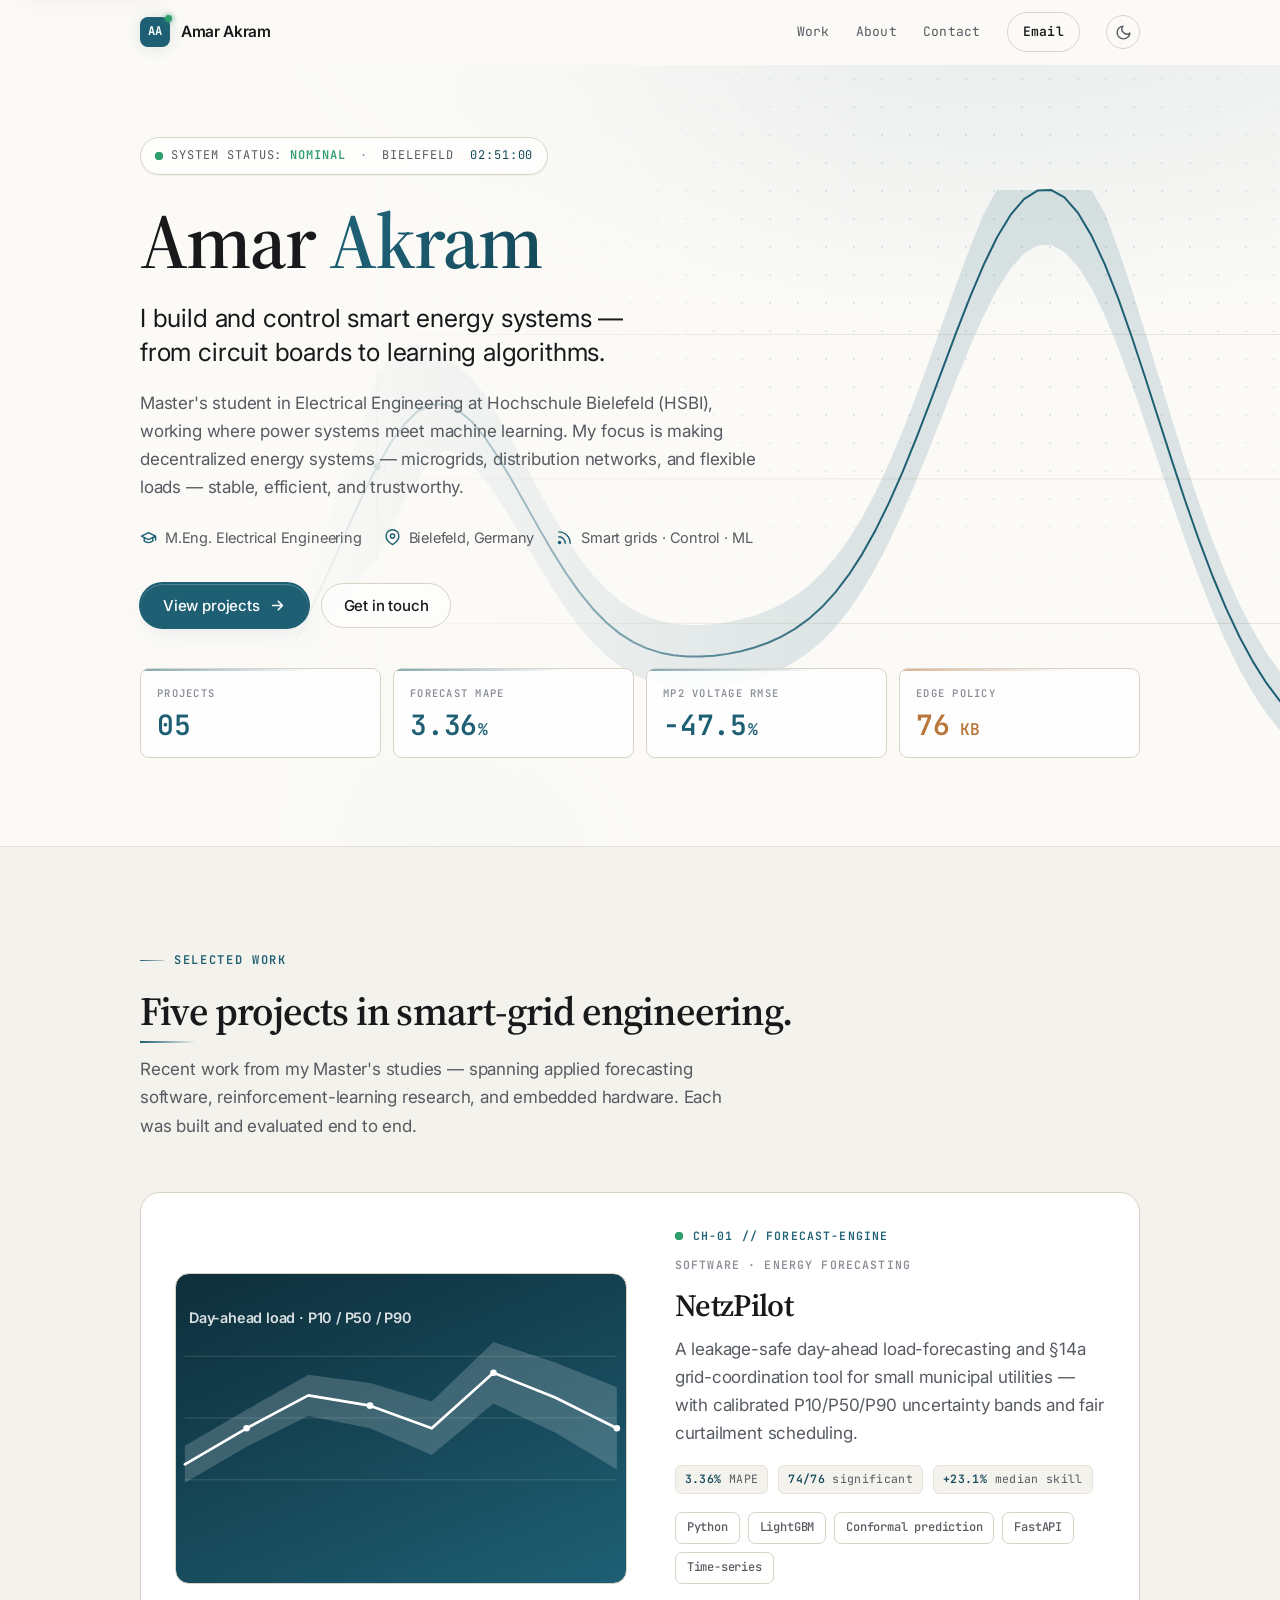
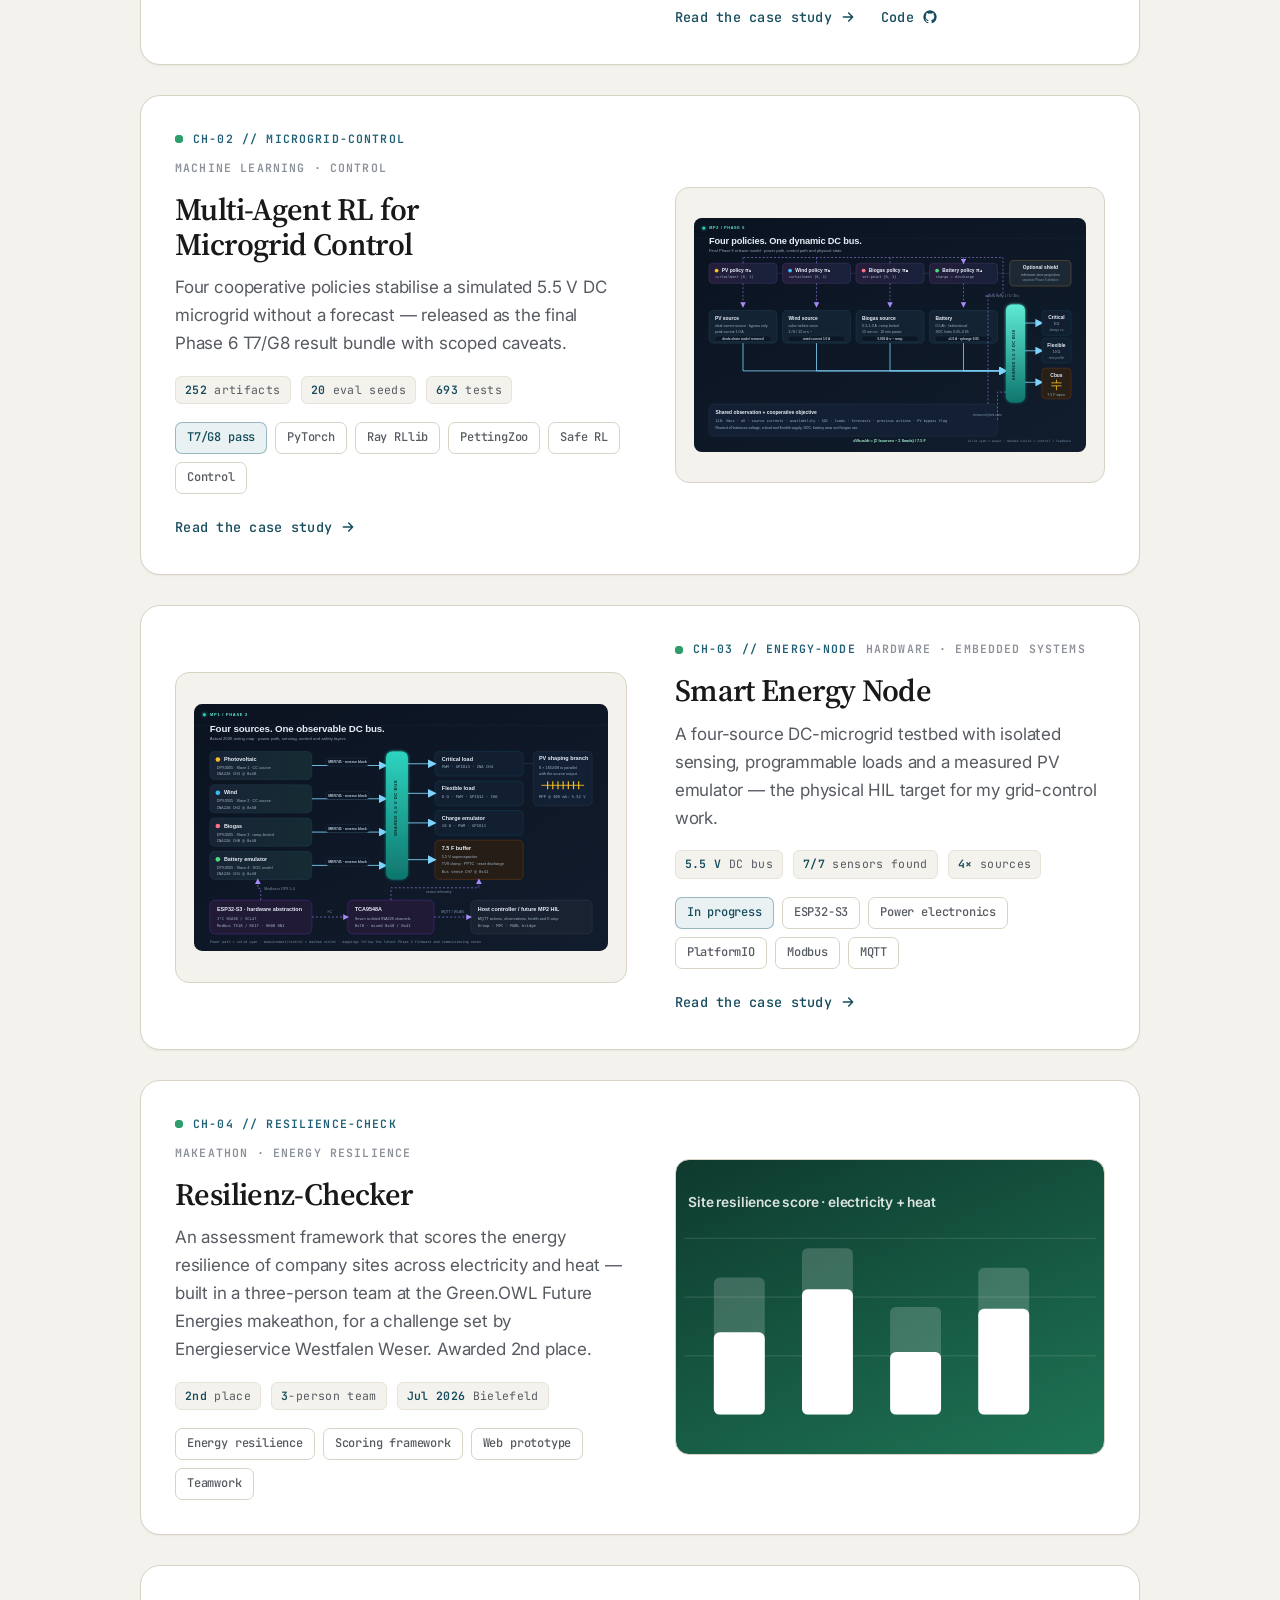
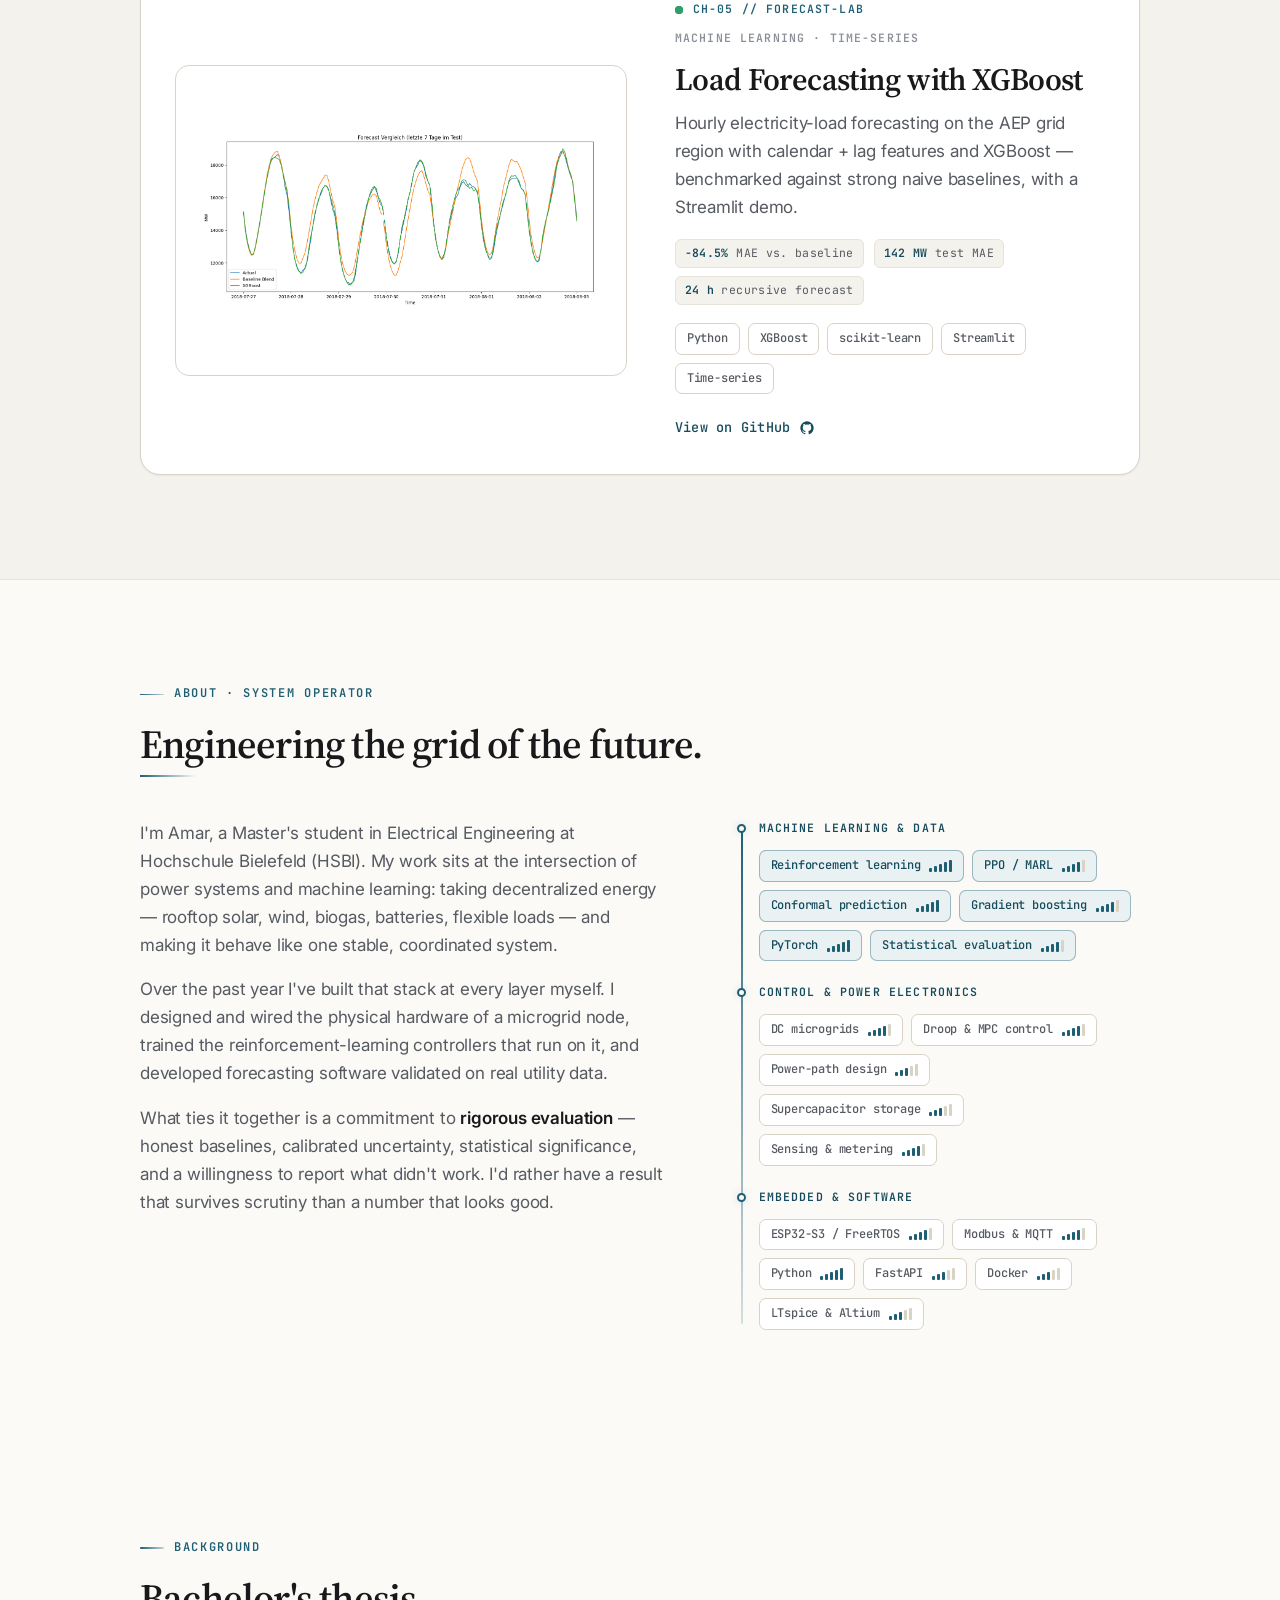
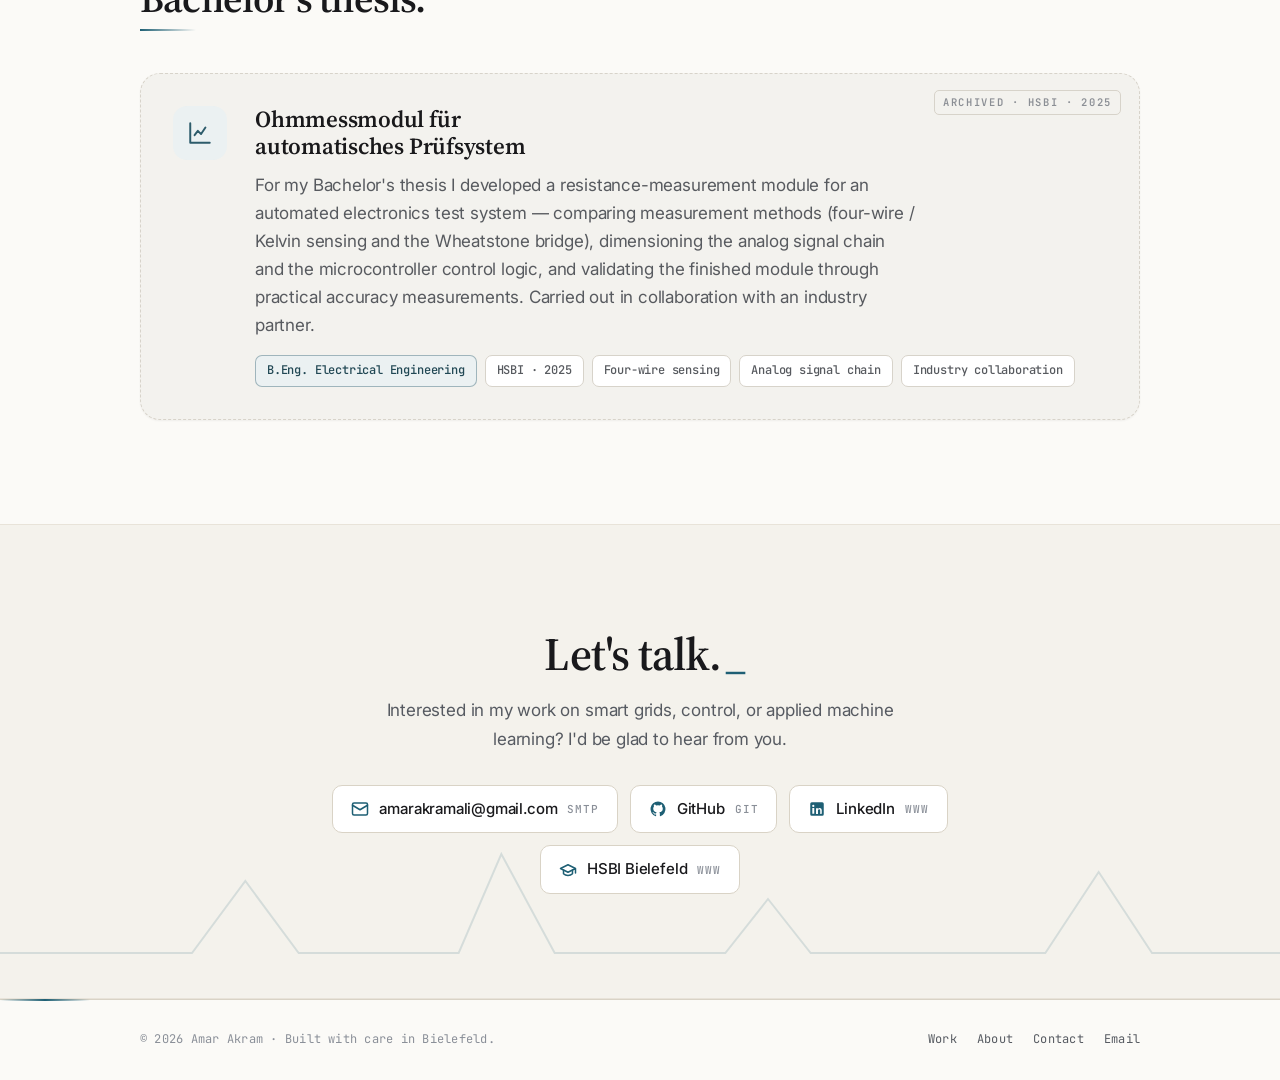
==== commit 728c595a: "Reserve image space, add skip link, fix mobile hero legibility - All 14 images carry intrinsic width" ====
--- a/index.html
+++ b/index.html
@@ -224,9 +224,6 @@
               </div>
               <a class="project__link" href="projects/microgrid-rl.html">Read the case study
                 <svg width="16" height="16" viewBox="0 0 24 24" fill="none" stroke="currentColor" stroke-width="2.2" stroke-linecap="round" stroke-linejoin="round"><path d="M5 12h14M13 6l6 6-6 6"/></svg>
-              </a>
-              <a class="project__link" href="https://github.com/amarakramali/mp2-microgrid-marl" target="_blank" rel="noopener" style="margin-left:20px">Code
-                <svg width="16" height="16" viewBox="0 0 24 24" fill="currentColor" aria-hidden="true"><path d="M12 2A10 10 0 0 0 8.84 21.5c.5.09.66-.22.66-.48v-1.7c-2.78.6-3.37-1.34-3.37-1.34-.45-1.16-1.11-1.47-1.11-1.47-.91-.62.07-.6.07-.6 1 .07 1.53 1.03 1.53 1.03.9 1.52 2.34 1.08 2.91.83.09-.65.35-1.09.63-1.34-2.22-.25-4.55-1.11-4.55-4.94 0-1.09.39-1.98 1.03-2.68-.1-.25-.45-1.27.1-2.65 0 0 .84-.27 2.75 1.02a9.5 9.5 0 0 1 5 0c1.91-1.29 2.75-1.02 2.75-1.02.55 1.38.2 2.4.1 2.65.64.7 1.03 1.59 1.03 2.68 0 3.84-2.34 4.69-4.57 4.94.36.31.68.92.68 1.85v2.74c0 .27.16.58.67.48A10 10 0 0 0 12 2z"/></svg>
               </a>
             </div>
           </article>
--- a/css/style.css
+++ b/css/style.css
@@ -121,6 +121,23 @@
   border-radius: 3px;
   box-shadow: 0 0 0 5px var(--accent-soft);
 }
+/* main is only a programmatic focus target for the skip link */
+main:focus, main:focus-visible { outline: none; box-shadow: none; }
+
+/* Keyboard bypass block — offscreen until focused */
+.skip-link {
+  position: fixed; top: 10px; left: 10px; z-index: 200;
+  padding: 11px 17px;
+  transform: translateY(-160%);
+  background: var(--accent); color: var(--on-accent);
+  border-radius: var(--r-sm);
+  font: 600 13px/1 var(--font-sans);
+  box-shadow: var(--shadow-md);
+}
+.skip-link:focus { transform: translateY(0); }
+@media (prefers-reduced-motion: no-preference) {
+  .skip-link { transition: transform .18s ease; }
+}
 
 /* Polish: themed text selection */
 ::selection { background: color-mix(in srgb, var(--accent) 28%, transparent); color: var(--ink); }
@@ -389,6 +406,13 @@
   -webkit-mask-image: radial-gradient(760px 500px at 74% 28%, #000 28%, transparent 78%);
           mask-image: radial-gradient(760px 500px at 74% 28%, #000 28%, transparent 78%);
   opacity: .5;
+}
+/* Narrow screens: the hero copy spans the full width, so the readability
+   scrim has to reach past the desktop 22%/68% ramp or the trace crosses it. */
+@media (max-width: 760px) {
+  .hero__bg::after {
+    background: linear-gradient(90deg, var(--bg) 48%, color-mix(in srgb, var(--bg) 76%, transparent) 100%);
+  }
 }
 
 /* System status bar */
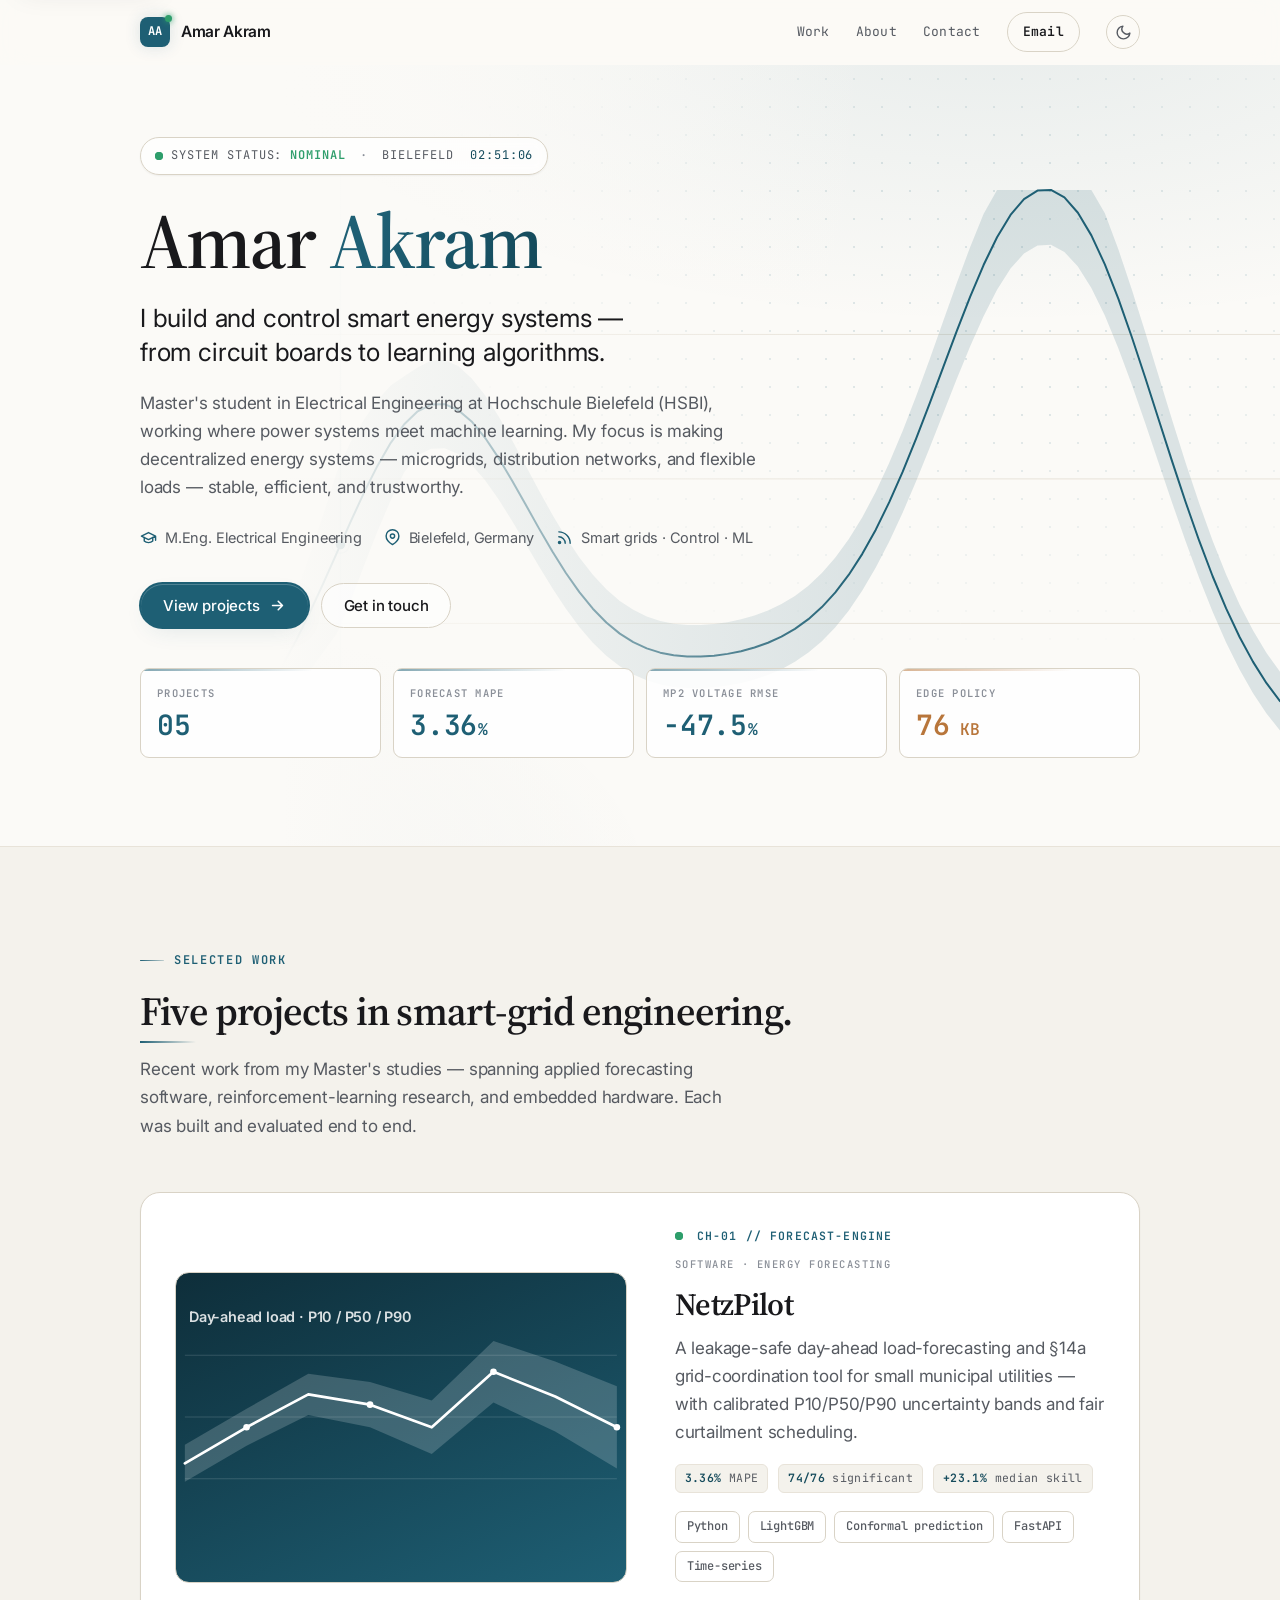
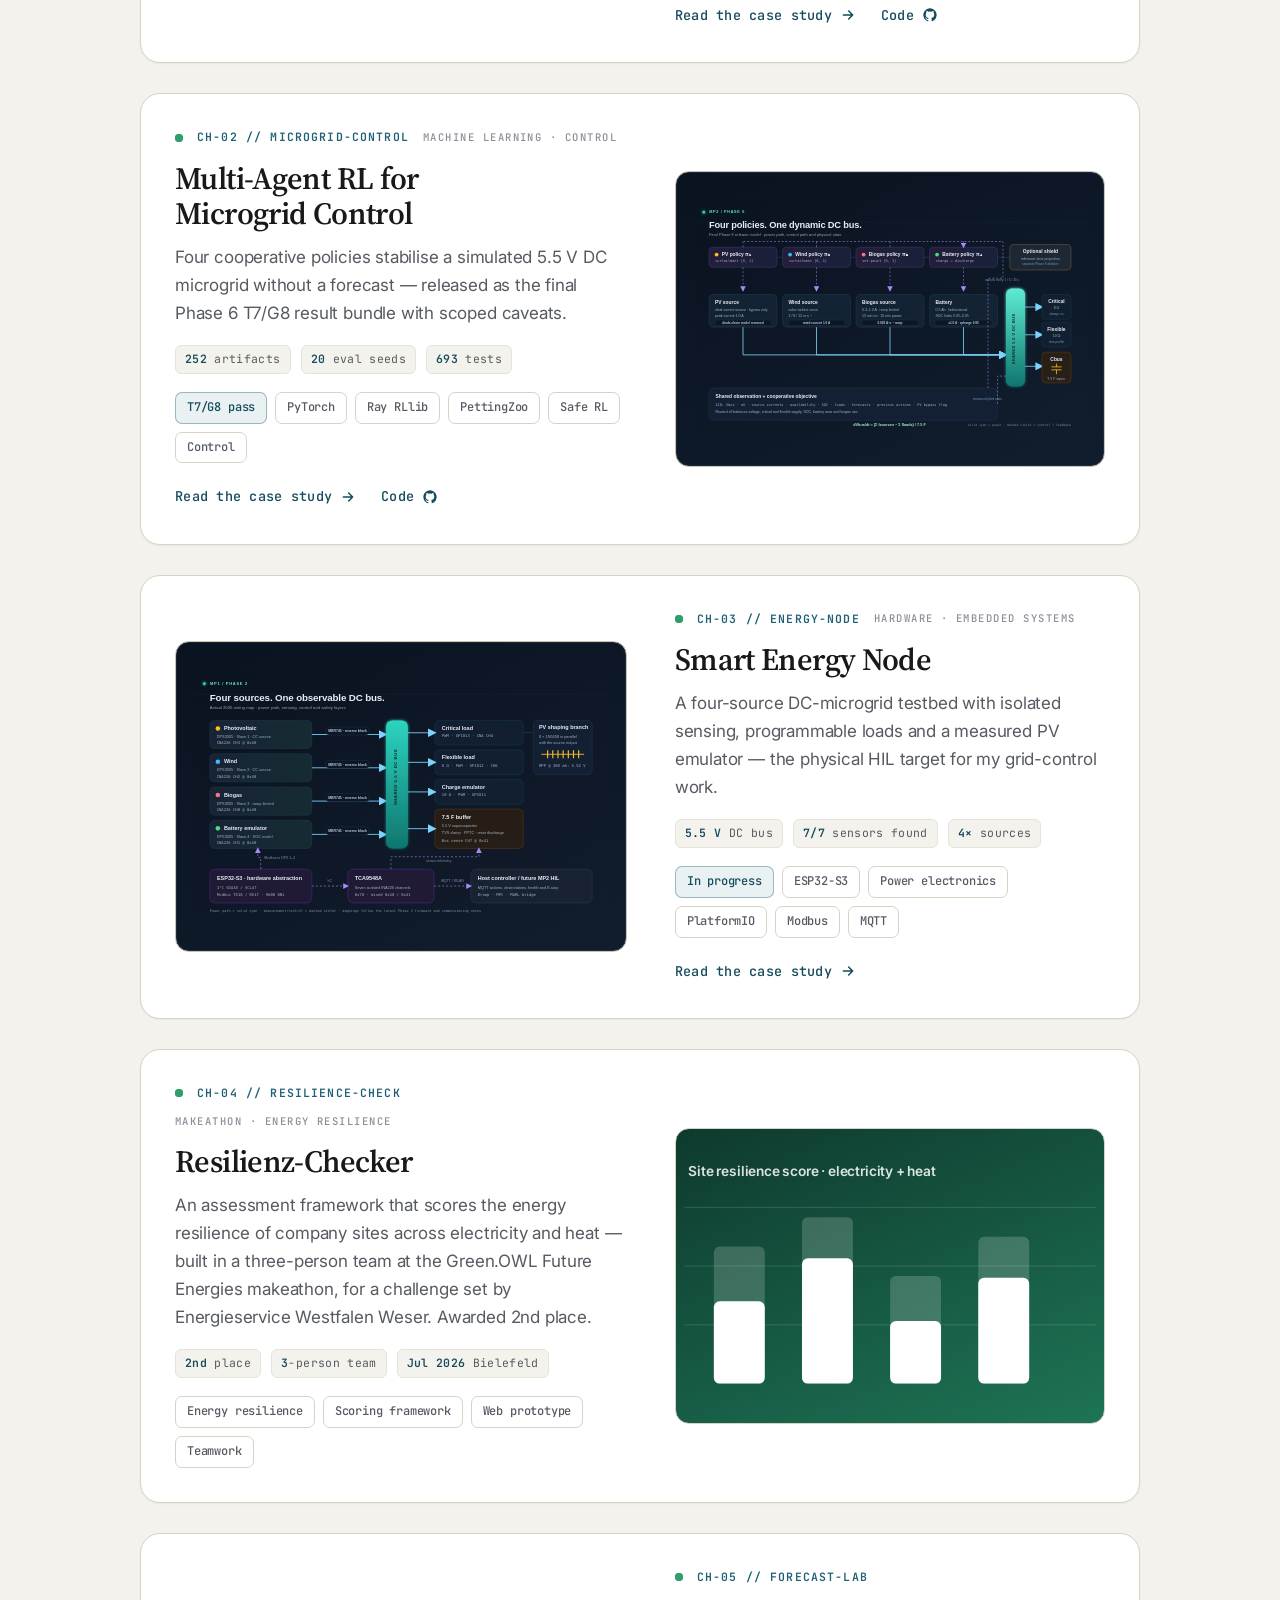
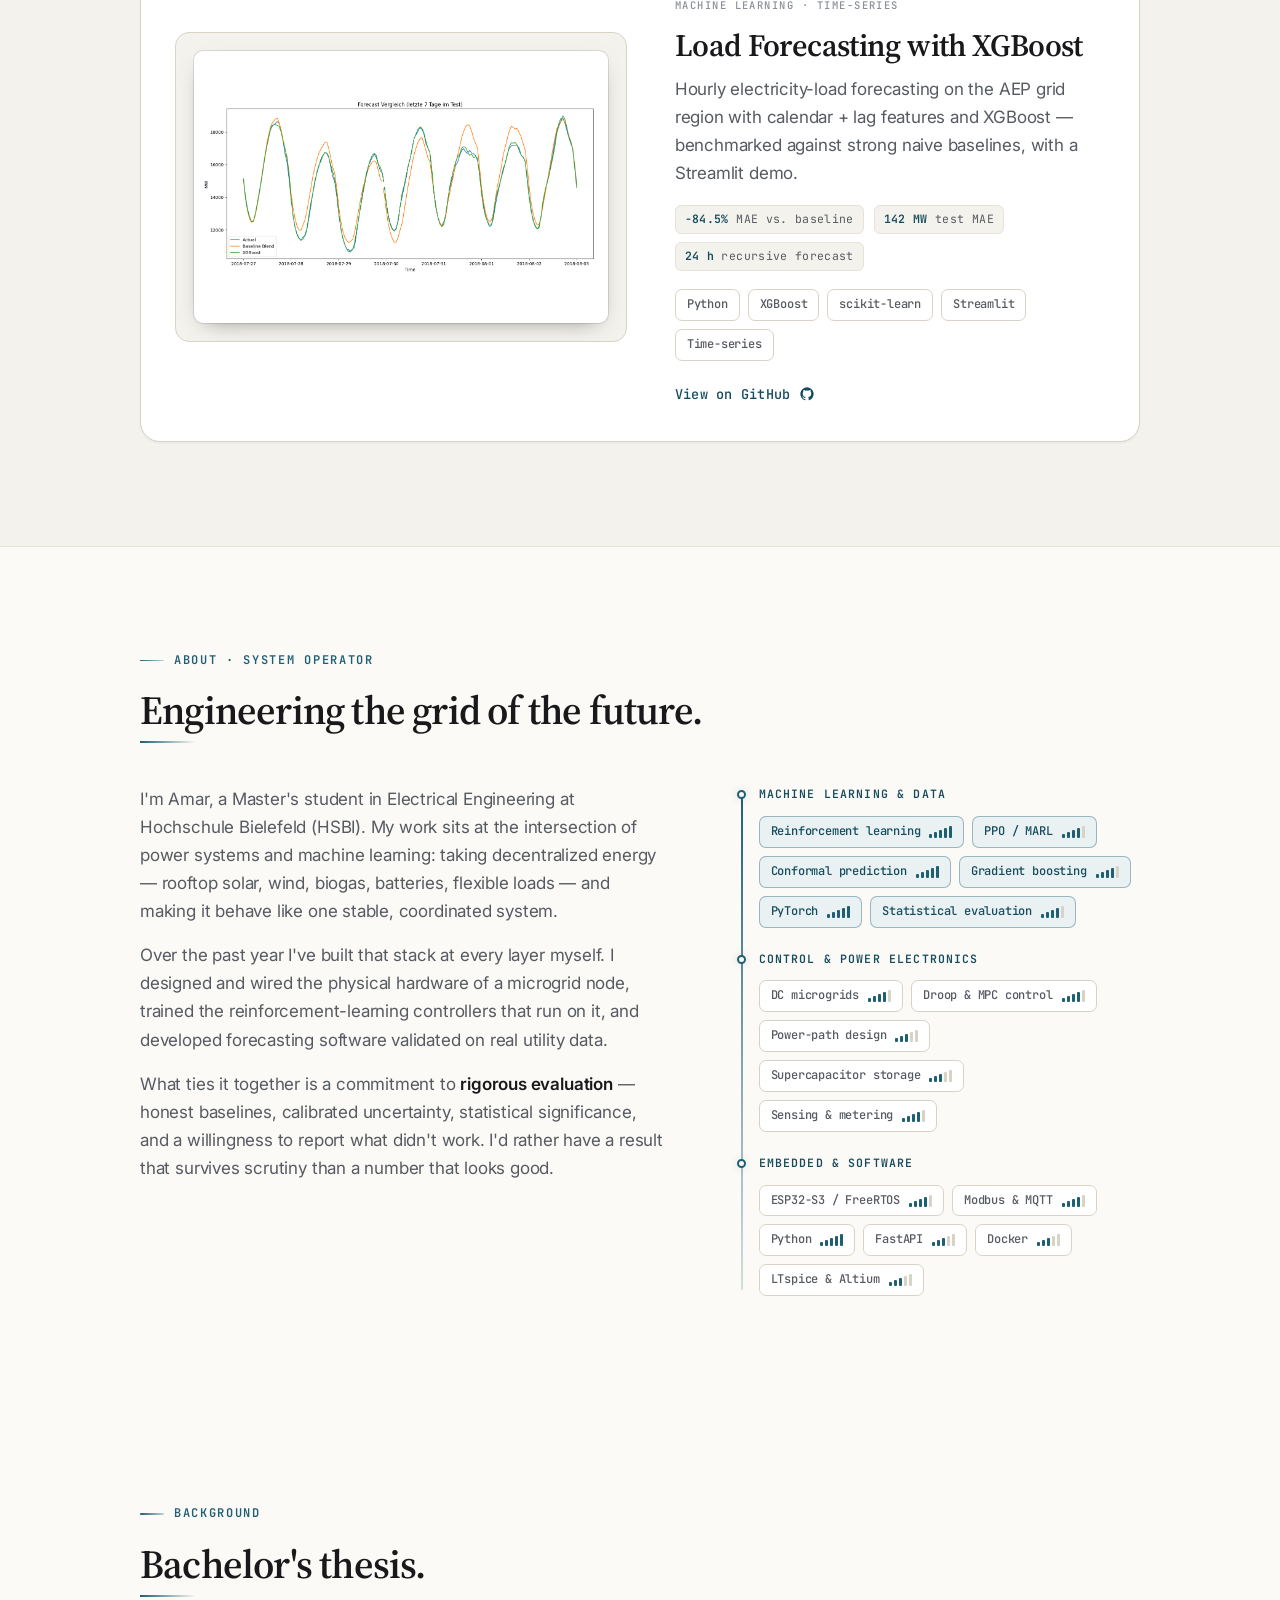
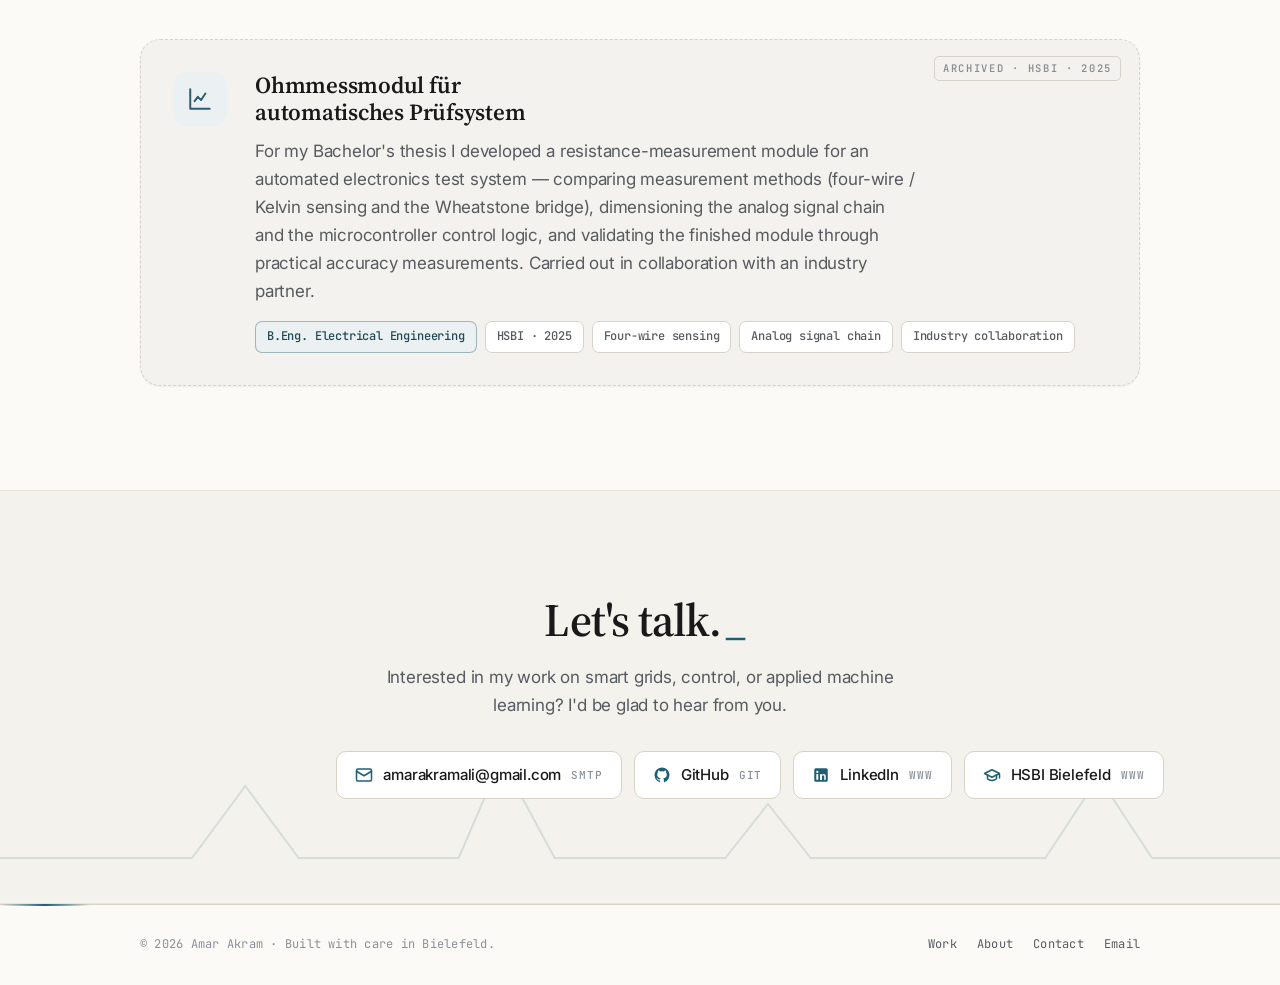
==== commit bb7050b9: "Mount project media so assets stop fighting the active theme The project images carry their own bake" ====
--- a/index.html
+++ b/index.html
@@ -43,7 +43,7 @@
   <link rel="preconnect" href="https://fonts.gstatic.com" crossorigin />
   <link href="https://fonts.googleapis.com/css2?family=Inter:wght@400;500;600;700&family=JetBrains+Mono:wght@500;600&family=Source+Serif+4:opsz,wght@8..60,400;8..60,500;8..60,600&display=swap" rel="stylesheet" />
 
-  <link rel="stylesheet" href="css/style.css?v=13" />
+  <link rel="stylesheet" href="css/style.css?v=15" />
 
   <script type="application/ld+json">
   {
@@ -209,7 +209,7 @@
 
           <!-- Project 02 — Multi-Agent RL -->
           <article class="project reveal">
-            <div class="project__media project__media--contain">
+            <div class="project__media project__media--contain project__media--screen">
               <img src="assets/mp2/system-architecture-phase6.svg?v=t7" alt="Phase 6 architecture of the four-policy, four-source DC microgrid controller" loading="lazy" width="1440" height="860" />
             </div>
             <div class="project__body">
@@ -225,12 +225,15 @@
               <a class="project__link" href="projects/microgrid-rl.html">Read the case study
                 <svg width="16" height="16" viewBox="0 0 24 24" fill="none" stroke="currentColor" stroke-width="2.2" stroke-linecap="round" stroke-linejoin="round"><path d="M5 12h14M13 6l6 6-6 6"/></svg>
               </a>
+              <a class="project__link" href="https://github.com/amarakramali/mp2-microgrid-marl" target="_blank" rel="noopener" style="margin-left:20px">Code
+                <svg width="16" height="16" viewBox="0 0 24 24" fill="currentColor" aria-hidden="true"><path d="M12 2A10 10 0 0 0 8.84 21.5c.5.09.66-.22.66-.48v-1.7c-2.78.6-3.37-1.34-3.37-1.34-.45-1.16-1.11-1.47-1.11-1.47-.91-.62.07-.6.07-.6 1 .07 1.53 1.03 1.53 1.03.9 1.52 2.34 1.08 2.91.83.09-.65.35-1.09.63-1.34-2.22-.25-4.55-1.11-4.55-4.94 0-1.09.39-1.98 1.03-2.68-.1-.25-.45-1.27.1-2.65 0 0 .84-.27 2.75 1.02a9.5 9.5 0 0 1 5 0c1.91-1.29 2.75-1.02 2.75-1.02.55 1.38.2 2.4.1 2.65.64.7 1.03 1.59 1.03 2.68 0 3.84-2.34 4.69-4.57 4.94.36.31.68.92.68 1.85v2.74c0 .27.16.58.67.48A10 10 0 0 0 12 2z"/></svg>
+              </a>
             </div>
           </article>
 
           <!-- Project 03 — Smart Energy Node -->
           <article class="project reveal">
-            <div class="project__media project__media--contain">
+            <div class="project__media project__media--contain project__media--screen">
               <img src="assets/mp1/system-architecture-phase2.svg" alt="Phase 2 architecture of the Smart Energy Node: four measured sources, dynamic loads and storage on a shared 5.5 volt bus" loading="lazy" width="1440" height="860" />
             </div>
             <div class="project__body">
@@ -280,8 +283,10 @@
 
           <!-- Project 05 — Load Forecasting (XGBoost) -->
           <article class="project reveal">
-            <div class="project__media project__media--contain" style="background:#FFFFFF">
-              <img src="assets/xgboost/forecast_comparison.png" alt="Hourly load forecast: XGBoost vs. baseline vs. actual over the last week of the test window" loading="lazy" width="1345" height="602" />
+            <div class="project__media project__media--contain project__media--print">
+              <span class="plate">
+                <img src="assets/xgboost/forecast_comparison.png" alt="Hourly load forecast: XGBoost vs. baseline vs. actual over the last week of the test window" loading="lazy" width="1345" height="602" />
+              </span>
             </div>
             <div class="project__body">
               <div class="project__chan"><span class="led"></span>CH-05 // Forecast-Lab<span class="cat">Machine learning · Time-series</span></div>
--- a/css/style.css
+++ b/css/style.css
@@ -561,7 +561,14 @@
   letter-spacing: 0.1em; text-transform: uppercase; color: var(--accent);
 }
 :root[data-theme="dark"] .project__chan { text-shadow: 0 0 9px var(--glow); }
-.project__chan .cat { color: var(--faint); }
+/* the channel id and the category are both uppercase mono and ran together as
+   one string; separate them by weight and size rather than a rule, which would
+   strand a leading tick whenever the category wraps to its own line */
+.project__chan { column-gap: 14px; }
+.project__chan .cat {
+  color: var(--faint); font-weight: 500;
+  font-size: 10.5px; letter-spacing: 0.14em;
+}
 .project h3 {
   font-family: var(--font-serif); font-weight: 600;
   font-size: clamp(24px, 3.2vw, 31px); line-height: 1.12;
@@ -615,6 +622,29 @@
 .project__media--contain { padding: 18px; }
 .project__media--contain img { object-fit: contain; }
 :root[data-theme="dark"] .project__media--contain img { filter: brightness(.97) contrast(1.02); }
+
+/* Project assets carry their own baked-in ground, so a raw asset reads as a
+   pasted rectangle in whichever theme it was not drawn for. Mount each one
+   instead: --screen matches the architecture SVGs' own navy so image and
+   bezel merge into one panel; --print keeps the plotted figure on a white
+   plate, dimmed as a whole in dark mode so no seam appears at its edge. */
+.project__media--screen {
+  background: linear-gradient(157deg, #0A1320 0%, #111D2D 100%);
+  box-shadow: inset 0 0 0 1px rgba(150, 190, 210, .10);
+}
+:root[data-theme="light"] .project__media--screen { border-color: #C9C2B3; }
+:root[data-theme="dark"] .project__media--screen img { filter: none; }
+
+.project__media--print { background: var(--surface-2); }
+.project__media--print .plate {
+  display: block; width: 100%; height: 100%;
+  background: #FFFFFF; border-radius: var(--r-sm);
+  box-shadow: 0 0 0 1px rgba(20, 30, 40, .12), 0 8px 22px -12px rgba(0, 0, 0, .5);
+  overflow: hidden;
+}
+.project__media--print .plate img { width: 100%; height: 100%; object-fit: contain; }
+:root[data-theme="dark"] .project__media--print .plate { filter: brightness(.93); }
+:root[data-theme="dark"] .project__media--print .plate img { filter: none; }
 @media (max-width: 760px) {
   .project { grid-template-columns: 1fr; }
   .project:nth-child(even) .project__media { order: 0; }
@@ -694,7 +724,13 @@
 }
 @keyframes blink { 50% { opacity: 0; } }
 .contact p { color: var(--muted); margin: 18px auto 32px; max-width: 48ch; }
-.contact__links { display: flex; flex-wrap: wrap; justify-content: center; gap: 12px; }
+/* the four chips need ~825px but the narrow text column offers 680, which
+   stranded one of them on its own line; let just this row use the full width */
+.contact__links {
+  display: flex; flex-wrap: wrap; justify-content: center; gap: 12px;
+  width: min(900px, calc(100vw - 96px));
+  margin-inline: auto;
+}
 .contact__link {
   display: inline-flex; align-items: center; gap: 10px;
   padding: 11px 18px; border-radius: 10px;
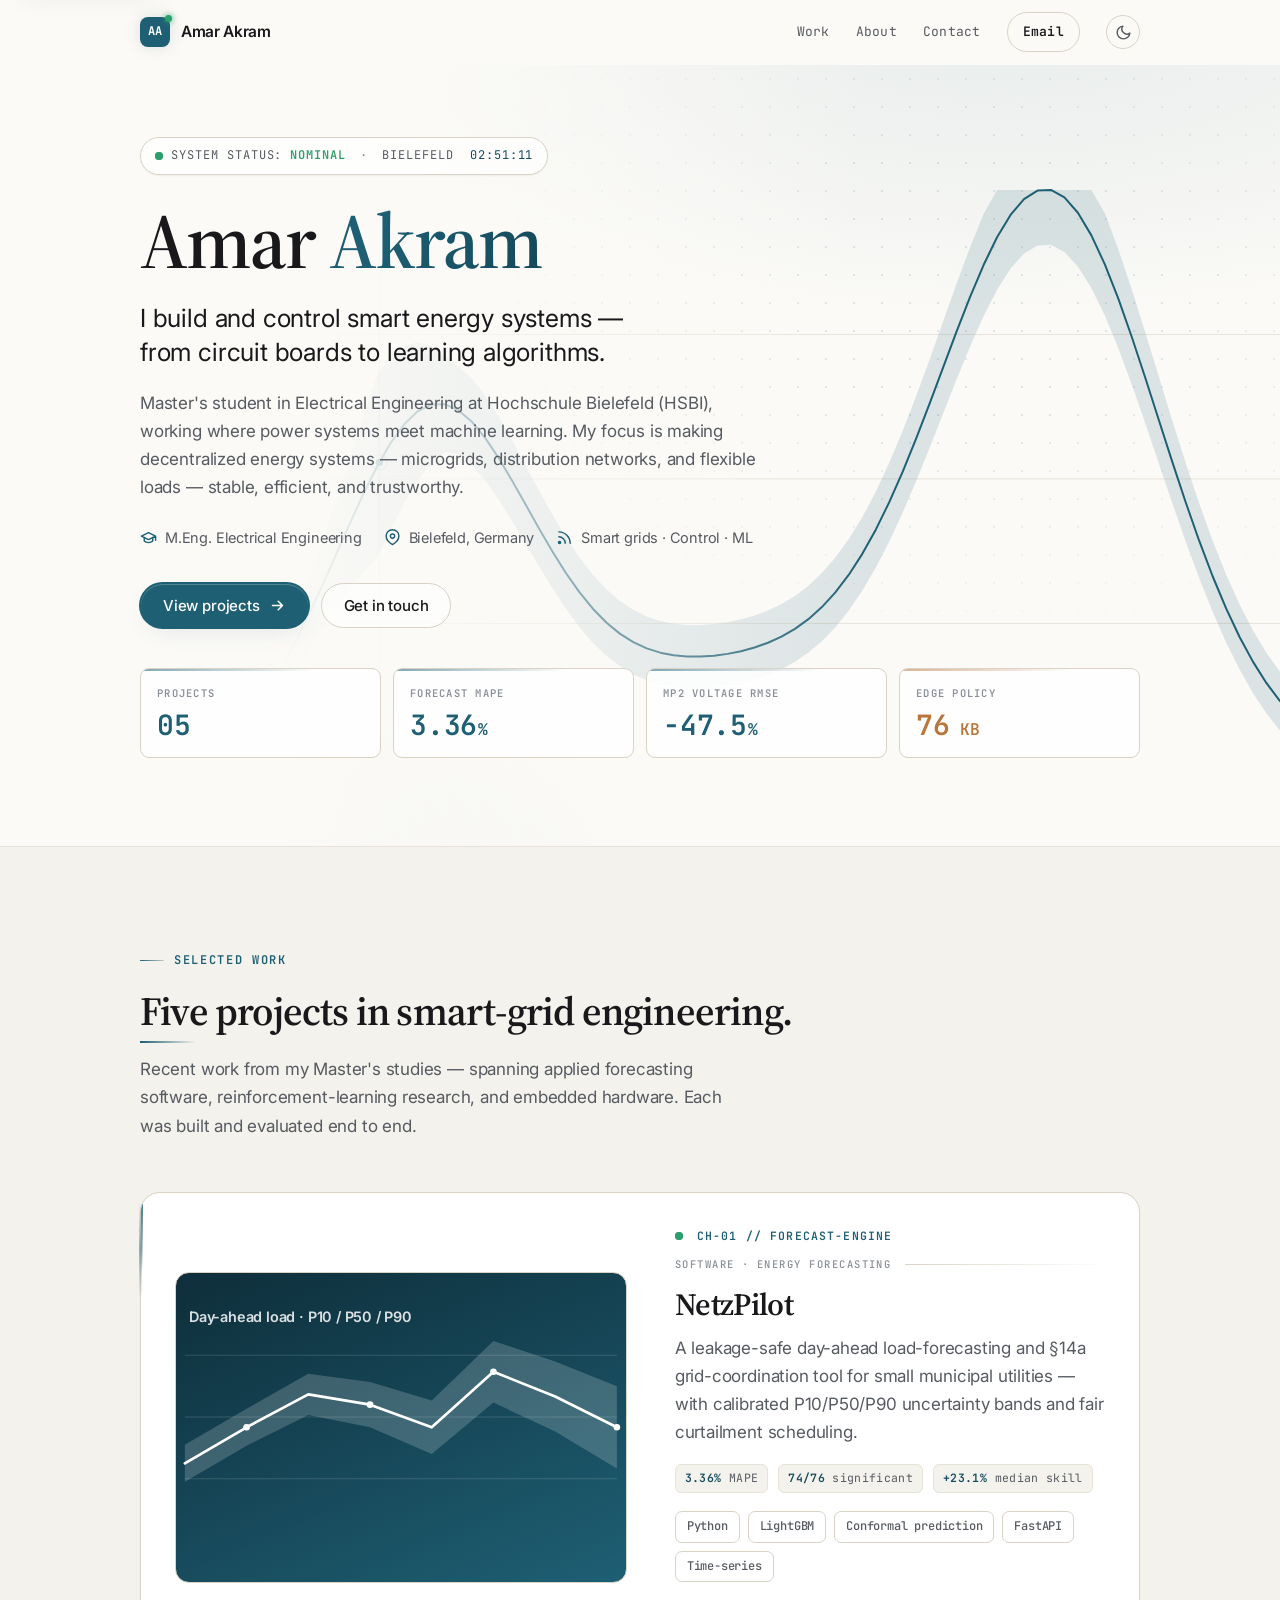
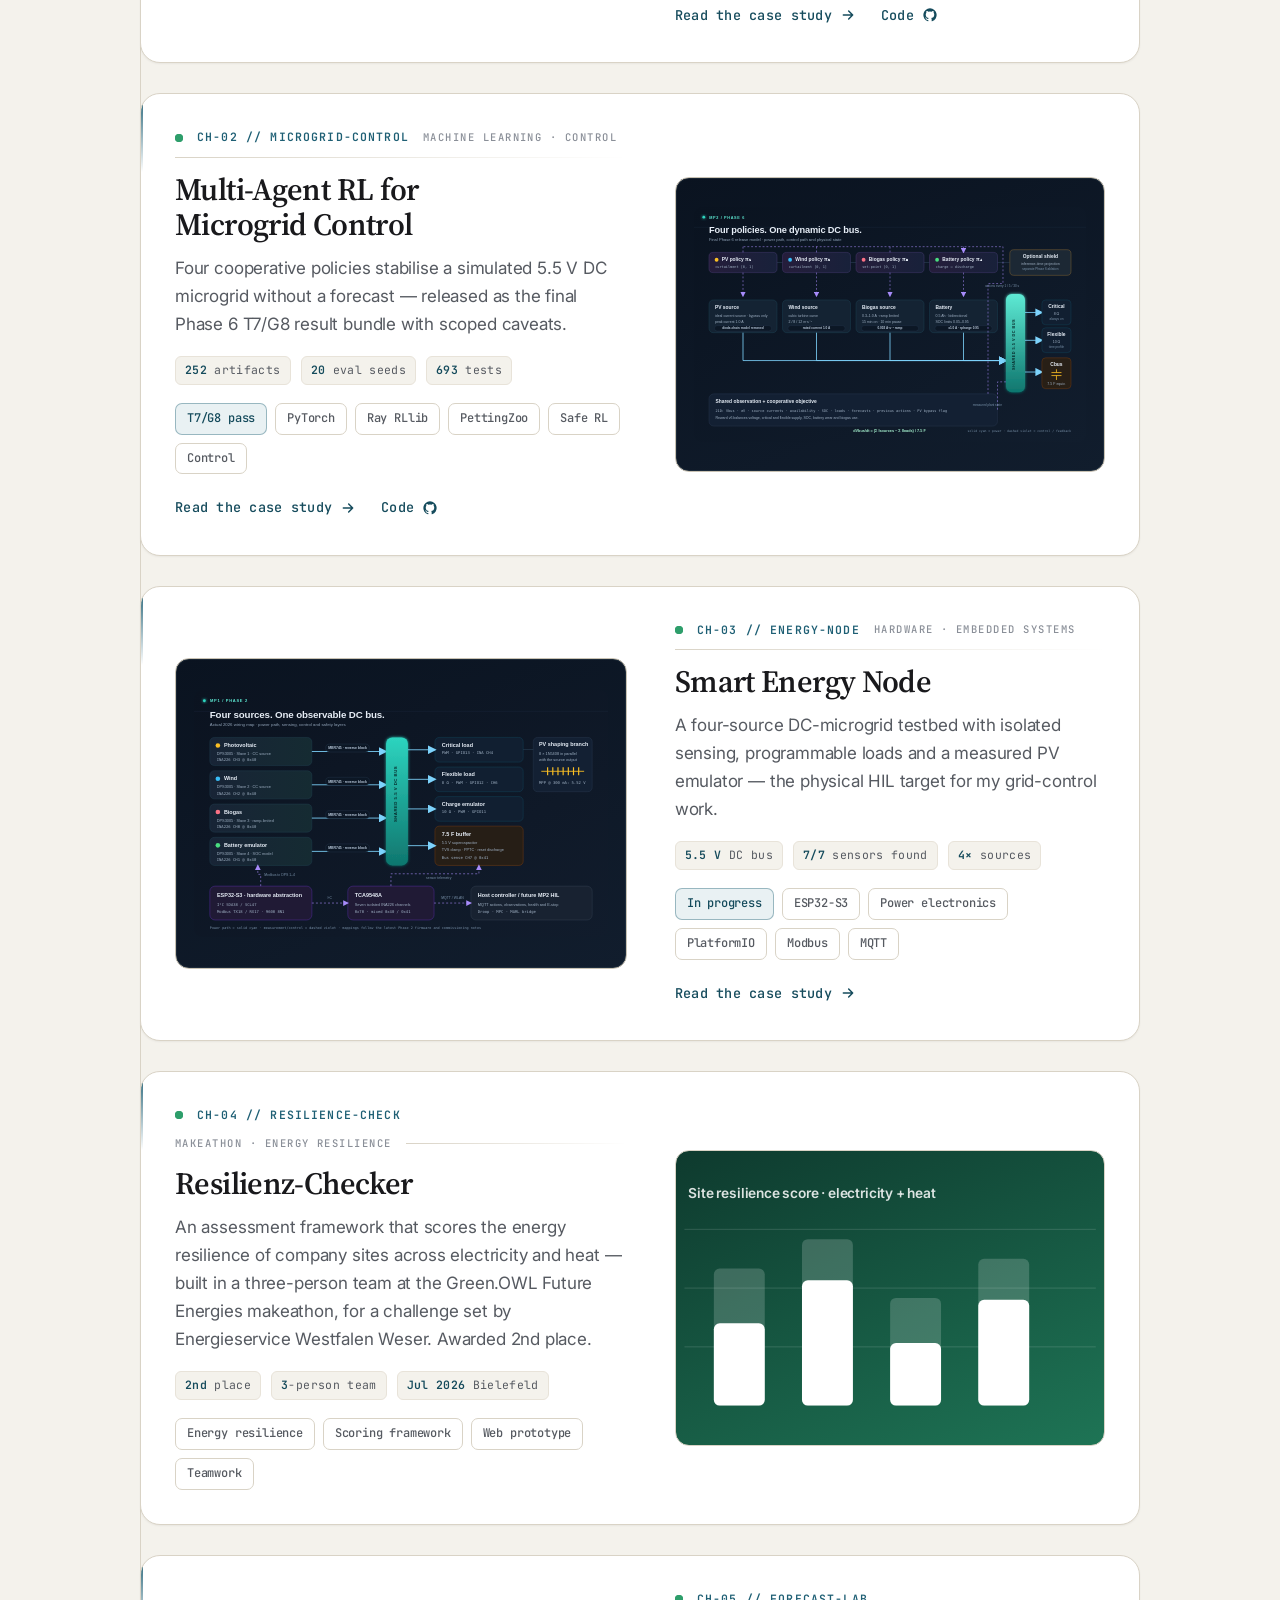
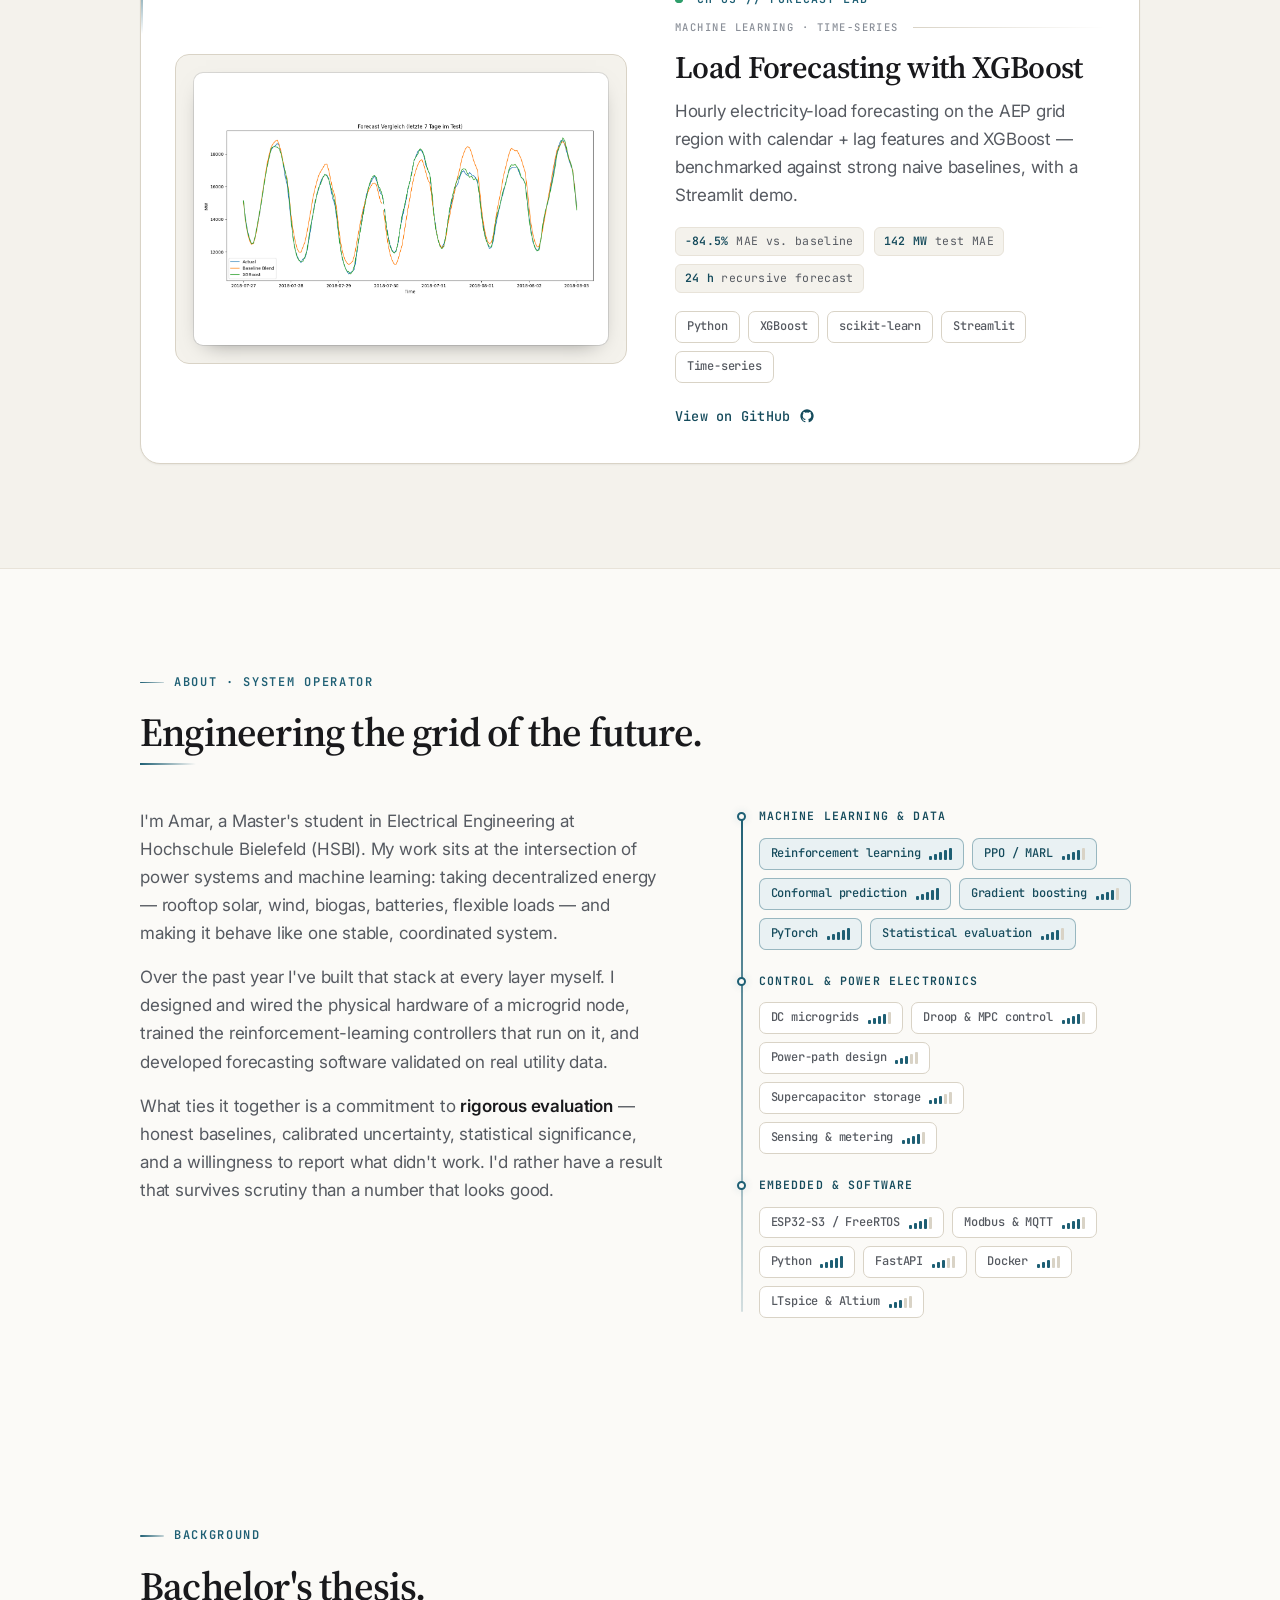
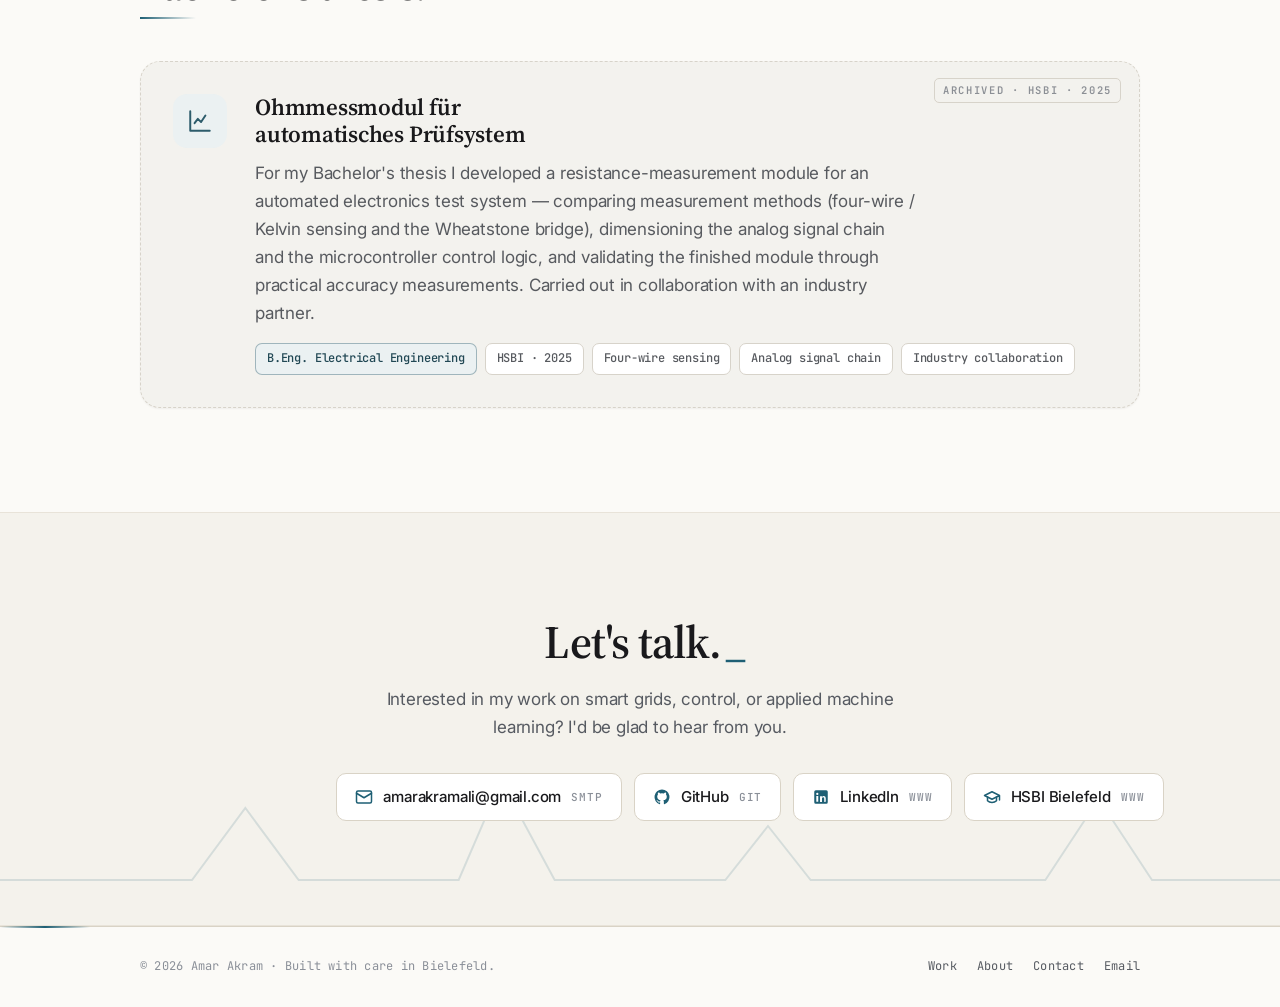
==== commit a17078ea: "Give the work section a bus: the channels now sit on a shared rail The projects are already labelled" ====
--- a/index.html
+++ b/index.html
@@ -43,7 +43,7 @@
   <link rel="preconnect" href="https://fonts.gstatic.com" crossorigin />
   <link href="https://fonts.googleapis.com/css2?family=Inter:wght@400;500;600;700&family=JetBrains+Mono:wght@500;600&family=Source+Serif+4:opsz,wght@8..60,400;8..60,500;8..60,600&display=swap" rel="stylesheet" />
 
-  <link rel="stylesheet" href="css/style.css?v=15" />
+  <link rel="stylesheet" href="css/style.css?v=20" />
 
   <script type="application/ld+json">
   {
--- a/css/style.css
+++ b/css/style.css
@@ -517,7 +517,37 @@
 :root[data-theme="dark"] .hero__svg .dot { filter: drop-shadow(0 0 7px var(--glow)); }
 
 /* ---------- Work / subsystem panels ---------- */
-.work-list { display: flex; flex-direction: column; gap: clamp(20px, 3vw, 30px); }
+.work-list { display: flex; flex-direction: column; gap: clamp(20px, 3vw, 30px); position: relative; }
+/* The projects are labelled CH-01..CH-05 like channels on an instrument, and
+   the work itself is about sources sharing one DC bus. Run that bus down the
+   stack: the rail sits behind the cards, which are opaque, so it only shows
+   in the gaps — the channels read as taps on a continuous line. */
+.work-list::before {
+  content: ""; position: absolute; pointer-events: none;
+  left: 0; top: 10px; bottom: 10px; width: 1px;
+  background: linear-gradient(180deg,
+    transparent 0%, var(--line-strong) 7%,
+    var(--line-strong) 93%, transparent 100%);
+}
+/* energy on the bus: a slow pulse travels the rail, echoing the hero playhead.
+   It paints above the cards so it reads as one continuous run rather than
+   blinking on and off in the gaps. */
+@media (prefers-reduced-motion: no-preference) {
+  .work-list::after {
+    content: ""; position: absolute; z-index: 2; pointer-events: none;
+    left: -1px; top: 10px; bottom: 10px; width: 3px; border-radius: 2px;
+    background: linear-gradient(180deg, transparent 0%, var(--accent) 50%, transparent 100%);
+    background-size: 100% 96px;
+    background-repeat: no-repeat;
+    opacity: .45;
+    animation: bus-flow 16s linear infinite;
+  }
+}
+@keyframes bus-flow {
+  from { background-position: 0 -96px; }
+  to   { background-position: 0 calc(100% + 96px); }
+}
+
 .project {
   display: grid; grid-template-columns: 1.05fr 1fr; gap: clamp(22px, 4vw, 48px);
   align-items: center;
@@ -528,8 +558,17 @@
   padding: clamp(22px, 3vw, 34px);
   box-shadow: var(--shadow-sm);
   overflow: hidden;
-  transition: transform .25s ease, box-shadow .3s ease, border-color .3s ease;
-}
+  transition: transform .25s ease, box-shadow .3s ease, border-color .3s ease, background-size .35s ease;
+}
+/* Each channel taps the bus: a short accent stripe down the card's leading
+   edge. Must follow the background shorthand above, which resets the image. */
+.project {
+  background-image: linear-gradient(180deg, var(--accent) 0%, transparent 100%);
+  background-repeat: no-repeat;
+  background-size: 2px 78px;
+  background-position: left top;
+}
+.project:hover { background-size: 2px 132px; }
 /* cursor-tracked inner sheen (CSS vars set by JS, pointer:fine only) */
 .project::before {
   content: ""; position: absolute; inset: 0; z-index: 0; pointer-events: none;
@@ -565,6 +604,11 @@
    one string; separate them by weight and size rather than a rule, which would
    strand a leading tick whenever the category wraps to its own line */
 .project__chan { column-gap: 14px; }
+/* the row left ~200px of dead space; close it with a channel-strip rule */
+.project__chan::after {
+  content: ""; flex: 1 1 32px; min-width: 20px; height: 1px;
+  background: linear-gradient(90deg, var(--line-strong), transparent);
+}
 .project__chan .cat {
   color: var(--faint); font-weight: 500;
   font-size: 10.5px; letter-spacing: 0.14em;
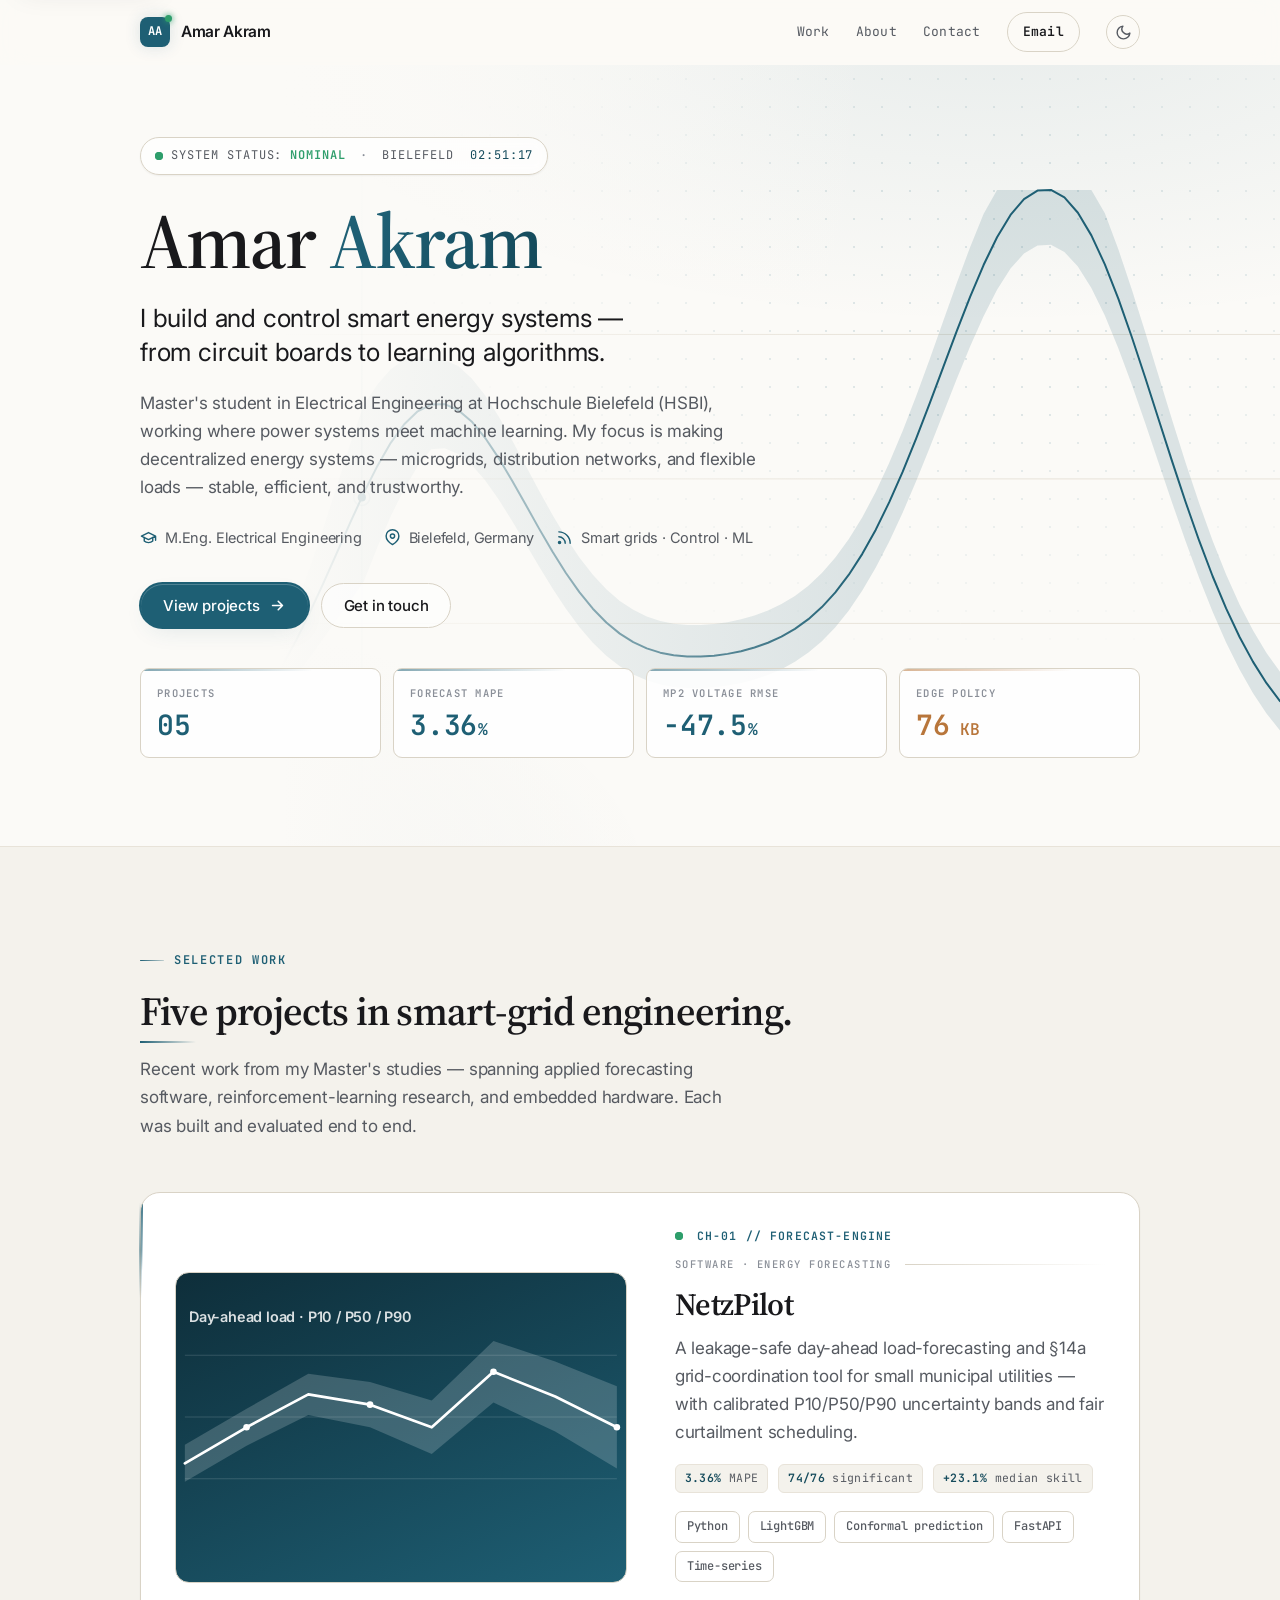
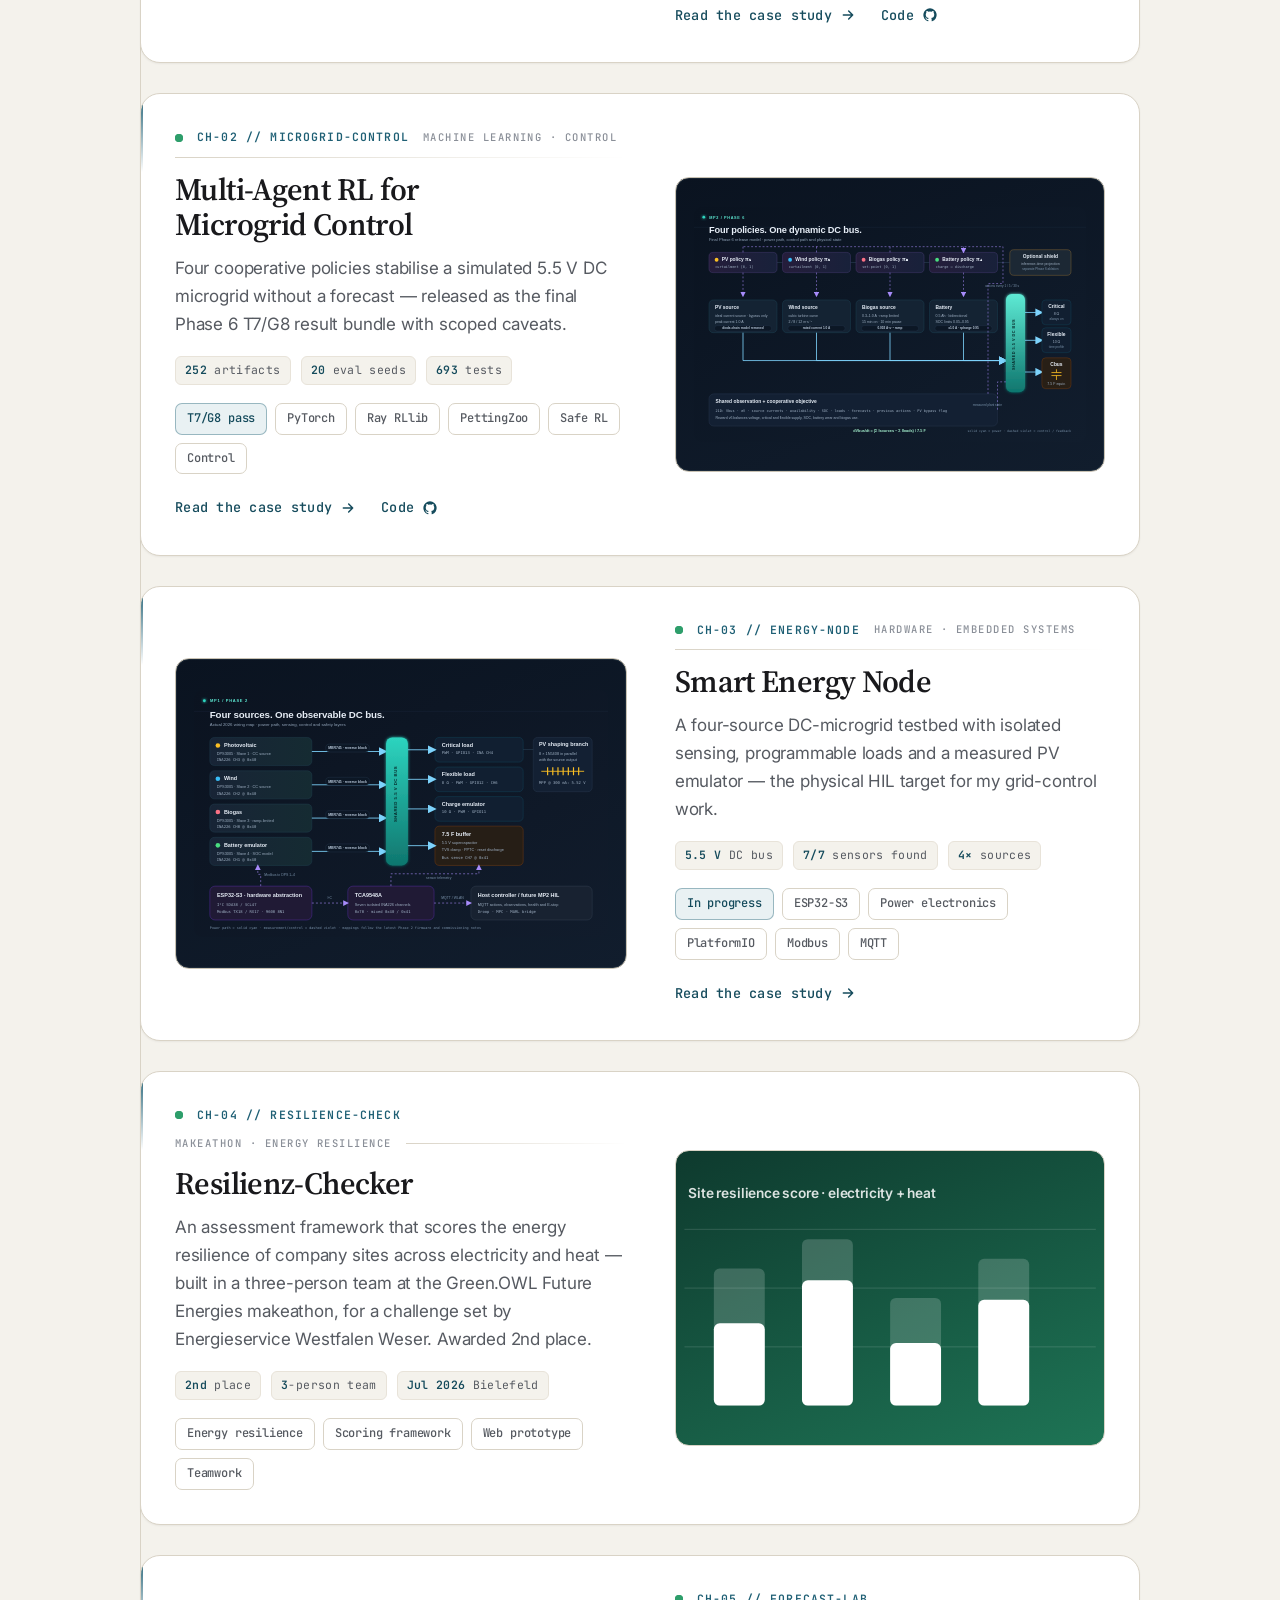
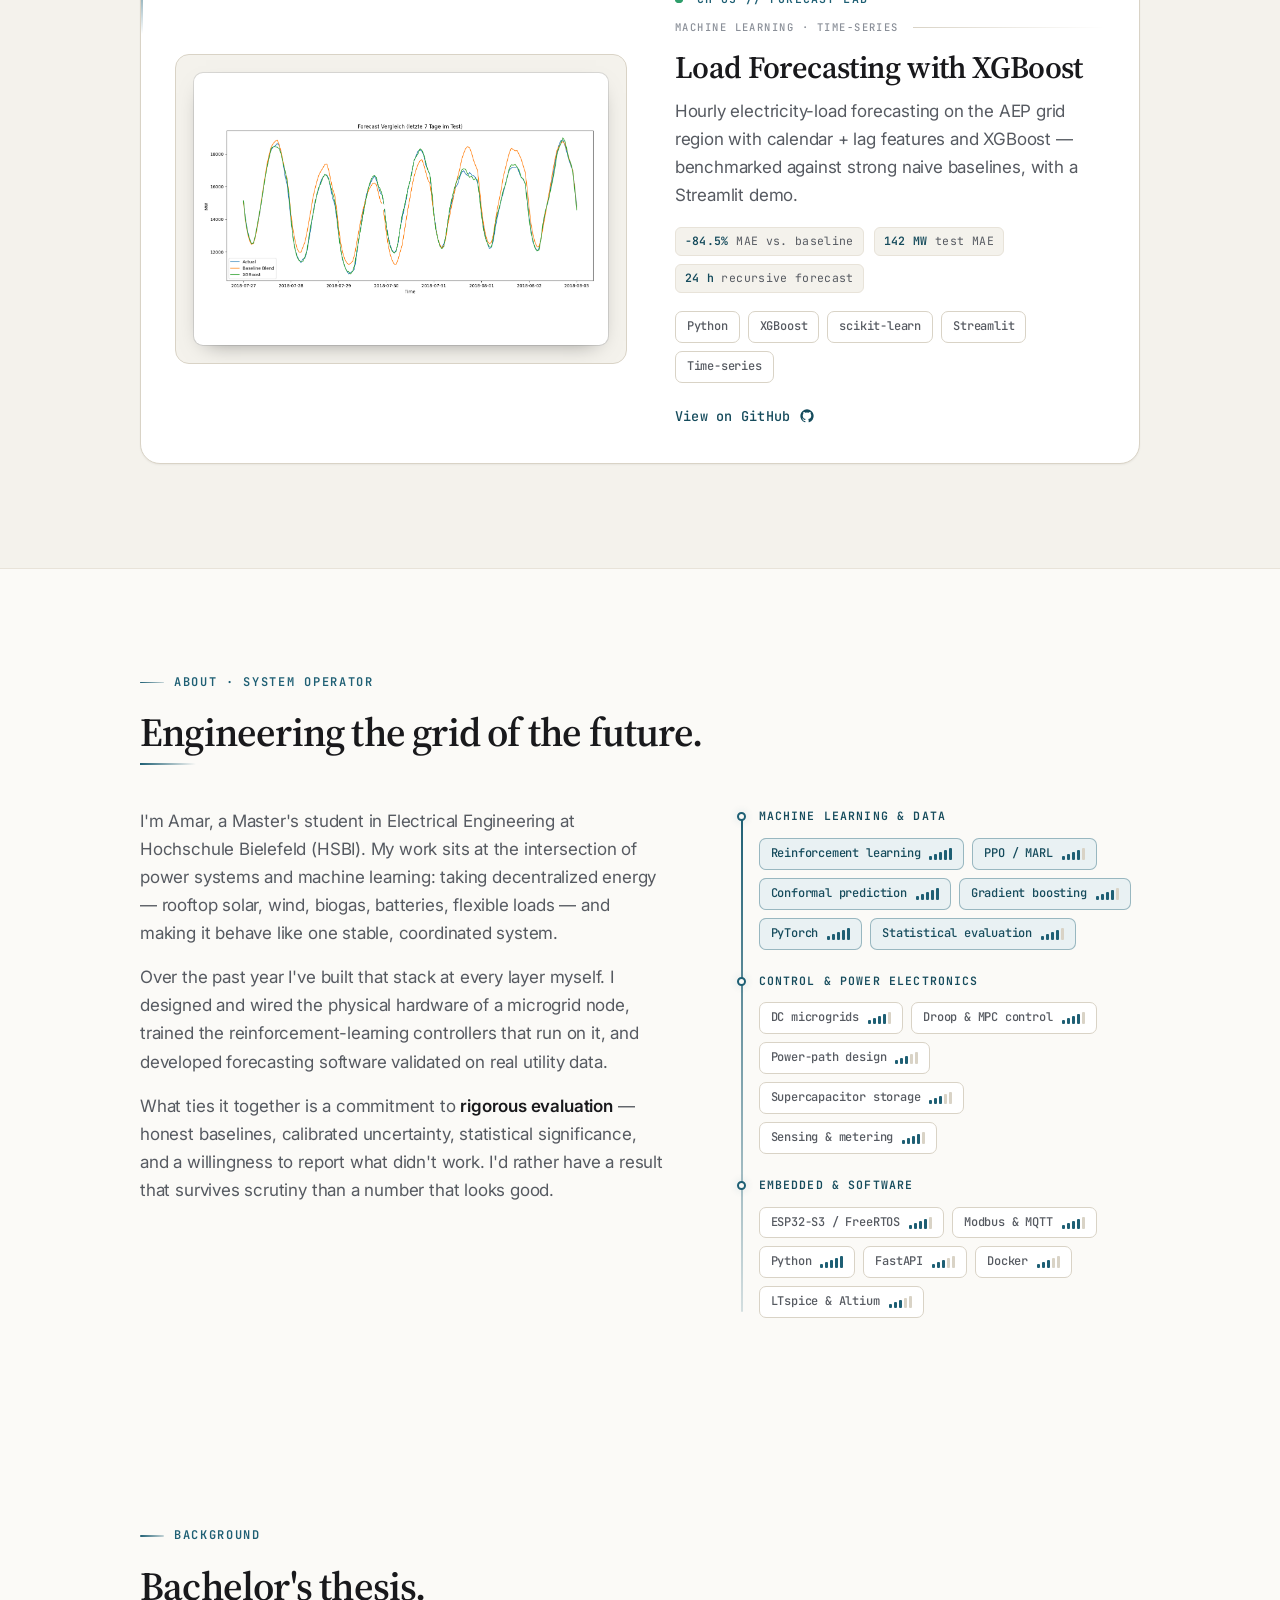
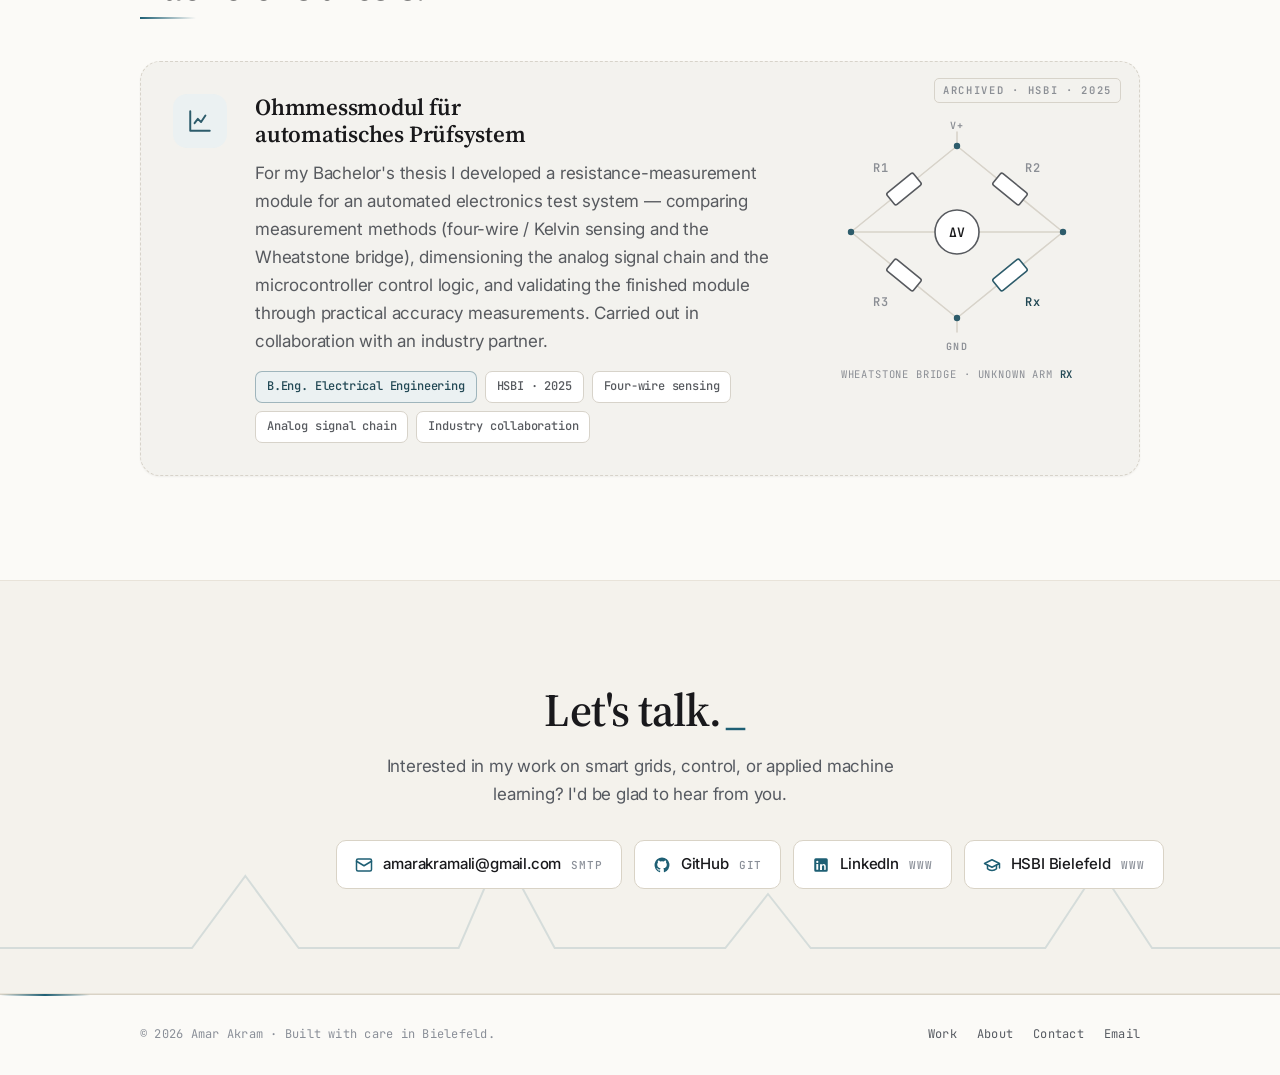
==== commit 867c2707: "Draw the Wheatstone bridge the thesis section only described The Background section was the thinnest" ====
--- a/index.html
+++ b/index.html
@@ -43,7 +43,7 @@
   <link rel="preconnect" href="https://fonts.gstatic.com" crossorigin />
   <link href="https://fonts.googleapis.com/css2?family=Inter:wght@400;500;600;700&family=JetBrains+Mono:wght@500;600&family=Source+Serif+4:opsz,wght@8..60,400;8..60,500;8..60,600&display=swap" rel="stylesheet" />
 
-  <link rel="stylesheet" href="css/style.css?v=20" />
+  <link rel="stylesheet" href="css/style.css?v=25" />
 
   <script type="application/ld+json">
   {
@@ -383,6 +383,28 @@
               <span class="tag tag--solid">B.Eng. Electrical Engineering</span><span class="tag">HSBI · 2025</span><span class="tag">Four-wire sensing</span><span class="tag">Analog signal chain</span><span class="tag">Industry collaboration</span>
             </div>
           </div>
+          <figure class="thesis-figure">
+            <svg viewBox="0 0 300 236" role="img" aria-label="Wheatstone bridge: three known resistors R1, R2 and R3 form a diamond with the unknown resistance Rx; a detector reads the bridge voltage between the two midpoints while the bridge is driven from the positive rail to ground.">
+              <path class="wb-wire" d="M150 12 V26 M150 198 V212"/>
+              <path class="wb-wire" d="M150 26 L44 112 M150 26 L256 112 M44 112 L150 198 M256 112 L150 198"/>
+              <path class="wb-wire" d="M44 112 H128 M172 112 H256"/>
+              <g transform="translate(97 69) rotate(140.95)"><rect class="wb-res" x="-17" y="-7.5" width="34" height="15" rx="2"/></g>
+              <g transform="translate(203 69) rotate(39.05)"><rect class="wb-res" x="-17" y="-7.5" width="34" height="15" rx="2"/></g>
+              <g transform="translate(97 155) rotate(39.05)"><rect class="wb-res" x="-17" y="-7.5" width="34" height="15" rx="2"/></g>
+              <g transform="translate(203 155) rotate(140.95)"><rect class="wb-res wb-res--x" x="-17" y="-7.5" width="34" height="15" rx="2"/></g>
+              <circle class="wb-meter" cx="150" cy="112" r="22"/>
+              <text class="wb-glyph" x="150" y="117">ΔV</text>
+              <circle class="wb-node" cx="150" cy="26" r="3.2"/><circle class="wb-node" cx="44" cy="112" r="3.2"/>
+              <circle class="wb-node" cx="256" cy="112" r="3.2"/><circle class="wb-node" cx="150" cy="198" r="3.2"/>
+              <text class="wb-label" x="74" y="52">R1</text>
+              <text class="wb-label" x="226" y="52">R2</text>
+              <text class="wb-label" x="74" y="186">R3</text>
+              <text class="wb-label wb-label--x" x="226" y="186">Rx</text>
+              <text class="wb-rail" x="150" y="9">V+</text>
+              <text class="wb-rail" x="150" y="230">GND</text>
+            </svg>
+            <figcaption>Wheatstone bridge · unknown arm <b>Rx</b></figcaption>
+          </figure>
         </div>
       </div>
     </section>
--- a/css/style.css
+++ b/css/style.css
@@ -753,6 +753,42 @@
 .thesis-card__body { min-width: 0; }
 .thesis-card__body h3 { font-family: var(--font-serif); font-size: clamp(19px, 2.4vw, 23px); font-weight: 600; letter-spacing: -0.01em; line-height: 1.2; max-width: 40ch; }
 .thesis-card__en { color: var(--muted); margin: 10px 0 16px; max-width: 60ch; }
+
+/* The thesis compared four-wire sensing against the Wheatstone bridge but the
+   section carried no figure, leaving the card's right half empty. Draw the
+   bridge instead of describing it. */
+/* own row, full width; min-width:0 keeps it from inflating the auto column
+   (below 760px the stamp becomes a grid item, so the cells shift) */
+.thesis-figure { grid-column: 1 / -1; min-width: 0; justify-self: start; width: min(300px, 100%); margin: 6px 0 0; }
+.thesis-figure svg { width: 100%; height: auto; overflow: visible; }
+.thesis-figure figcaption {
+  margin-top: 10px; text-align: center;
+  font-family: var(--font-mono); font-size: 10.5px; letter-spacing: 0.08em;
+  text-transform: uppercase; color: var(--faint);
+}
+.thesis-figure figcaption b { color: var(--accent-ink); font-weight: 600; }
+@media (min-width: 980px) {
+  .thesis-card { grid-template-columns: auto 1fr 300px; }
+  .thesis-figure { grid-column: 3; grid-row: 1; justify-self: end; margin-top: 26px; }
+}
+.wb-wire { fill: none; stroke: var(--line-strong); stroke-width: 1.6; stroke-linecap: round; }
+.wb-res { fill: var(--surface); stroke: var(--muted); stroke-width: 1.6; }
+.wb-res--x { stroke: var(--accent); }
+.wb-meter { fill: var(--surface); stroke: var(--muted); stroke-width: 1.6; }
+.wb-node { fill: var(--accent); }
+.wb-glyph {
+  fill: var(--ink); font-family: var(--font-mono); font-size: 13px; font-weight: 600;
+  text-anchor: middle;
+}
+.wb-label {
+  fill: var(--faint); font-family: var(--font-mono); font-size: 12px; font-weight: 600;
+  text-anchor: middle; letter-spacing: .06em;
+}
+.wb-label--x { fill: var(--accent-ink); }
+.wb-rail {
+  fill: var(--faint); font-family: var(--font-mono); font-size: 10px; font-weight: 600;
+  text-anchor: middle; letter-spacing: .12em;
+}
 @media (max-width: 760px) {
   .thesis-card { grid-template-columns: auto 1fr; }
   .thesis-card__stamp { position: static; display: inline-block; margin-bottom: 10px; }
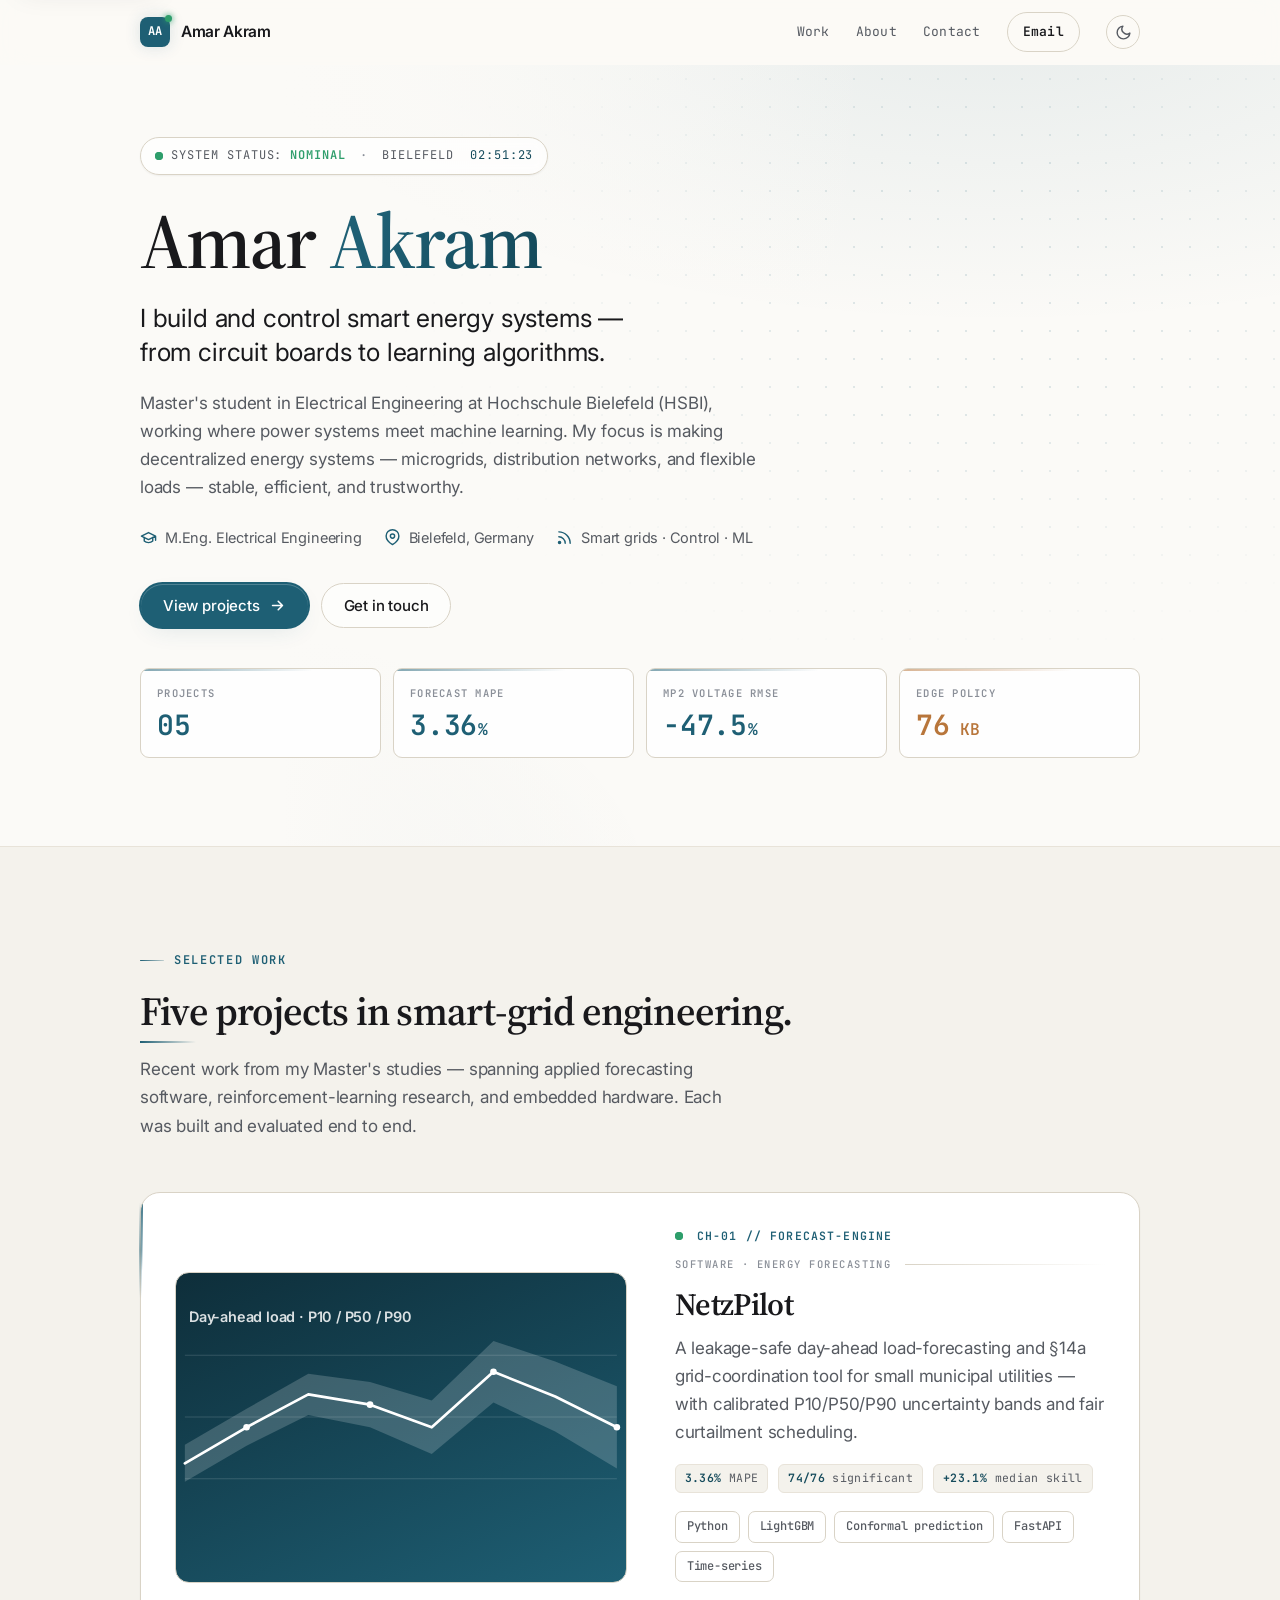
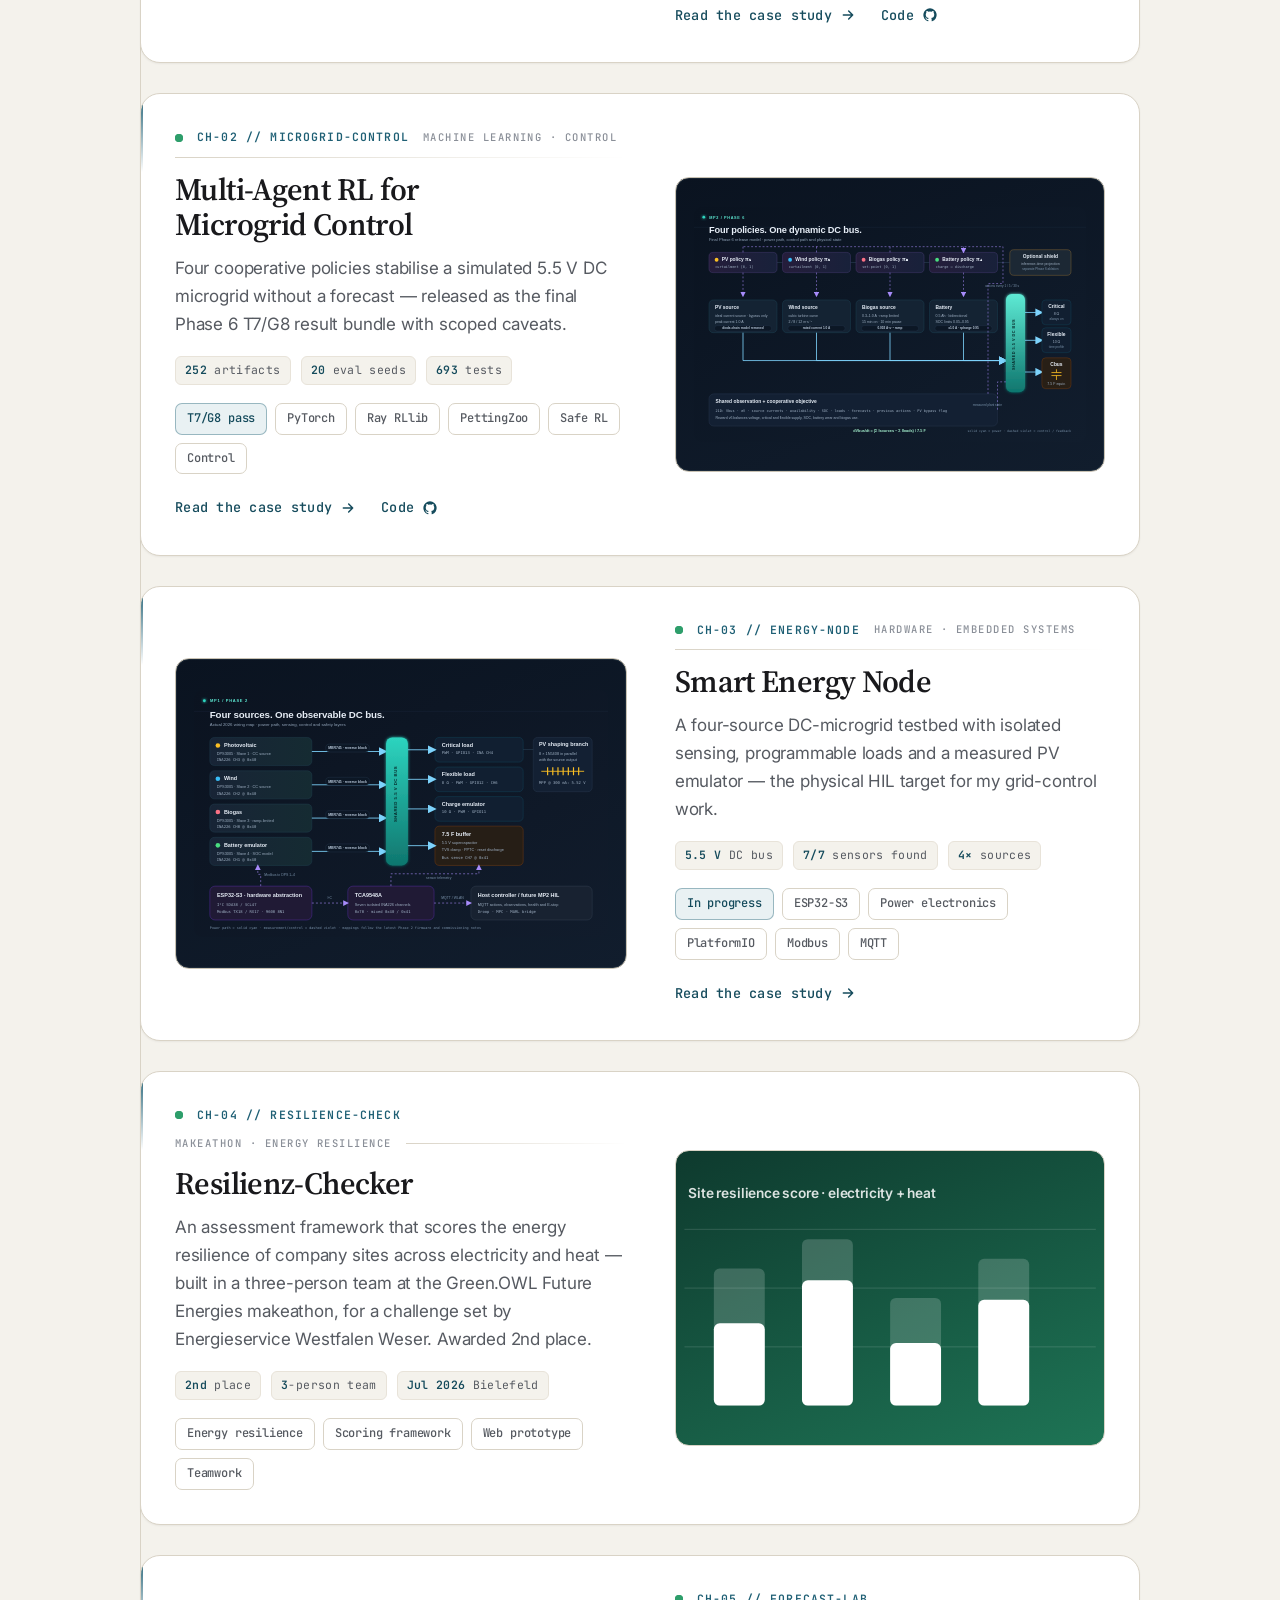
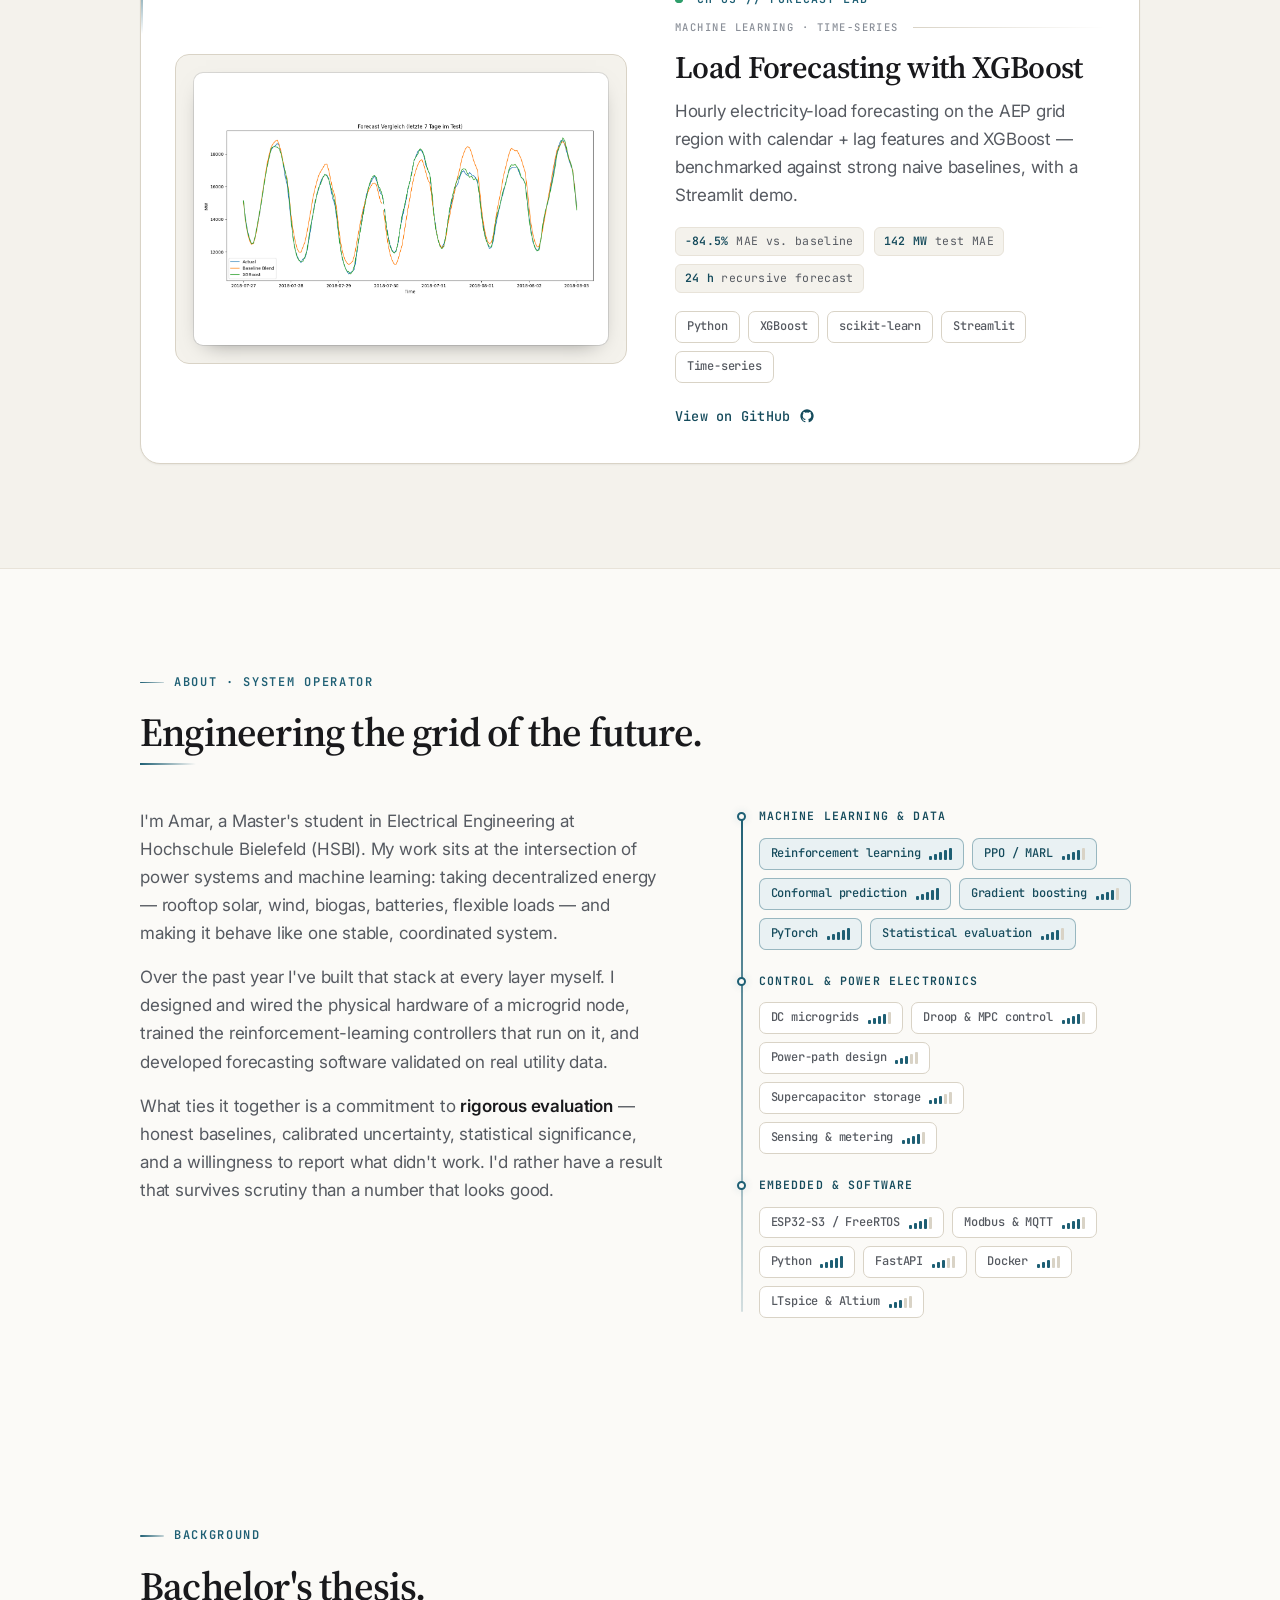
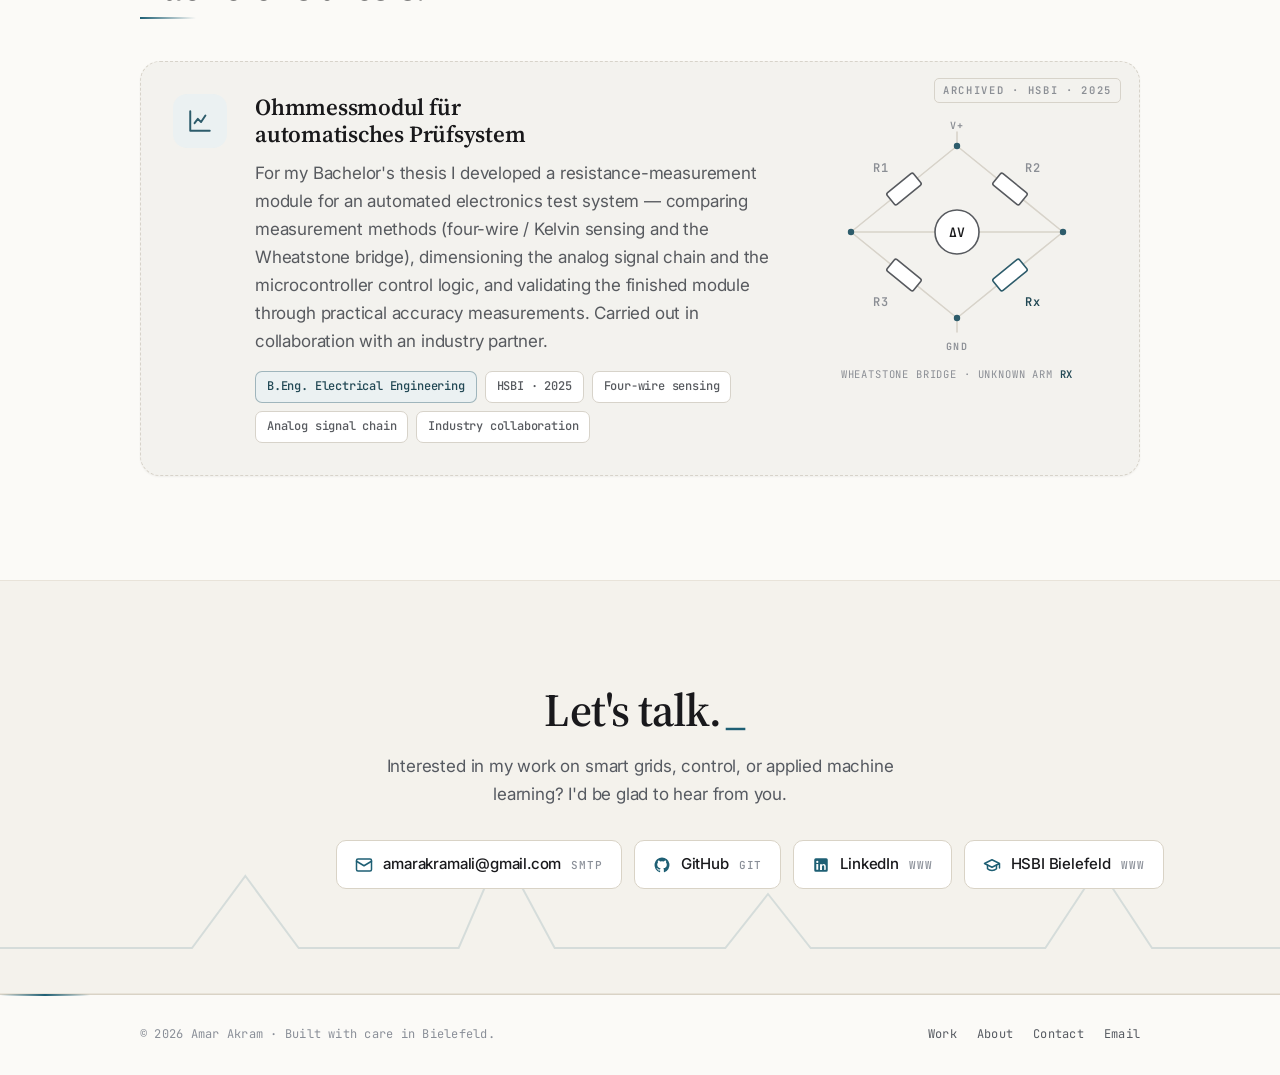
==== commit f02d33fa: "Let the 404 page fill the viewport The 404 is much shorter than a screen, so the footer floated in t" ====
--- a/index.html
+++ b/index.html
@@ -43,7 +43,7 @@
   <link rel="preconnect" href="https://fonts.gstatic.com" crossorigin />
   <link href="https://fonts.googleapis.com/css2?family=Inter:wght@400;500;600;700&family=JetBrains+Mono:wght@500;600&family=Source+Serif+4:opsz,wght@8..60,400;8..60,500;8..60,600&display=swap" rel="stylesheet" />
 
-  <link rel="stylesheet" href="css/style.css?v=25" />
+  <link rel="stylesheet" href="css/style.css?v=26" />
 
   <script type="application/ld+json">
   {
--- a/css/style.css
+++ b/css/style.css
@@ -846,6 +846,14 @@
 .backlink:hover { color: var(--accent-ink); }
 .backlink svg { transition: transform .2s ease; }
 .backlink:hover svg { transform: translateX(-3px); }
+
+/* 404 is far shorter than a viewport, which left the footer floating in the
+   middle with a dead band beneath it. Fill the height and centre the message
+   so the page reads as composed rather than cut off. */
+.page-404 { min-height: 100vh; min-height: 100dvh; display: flex; flex-direction: column; }
+.page-404 main { flex: 1 0 auto; display: grid; align-items: center; }
+.page-404 .detail-hero { width: 100%; padding-block: clamp(40px, 8vh, 96px); }
+.page-404 .footer { margin-top: auto; }
 
 .detail-hero {
   padding-top: clamp(30px, 5vw, 52px); padding-bottom: clamp(28px, 4vw, 44px);
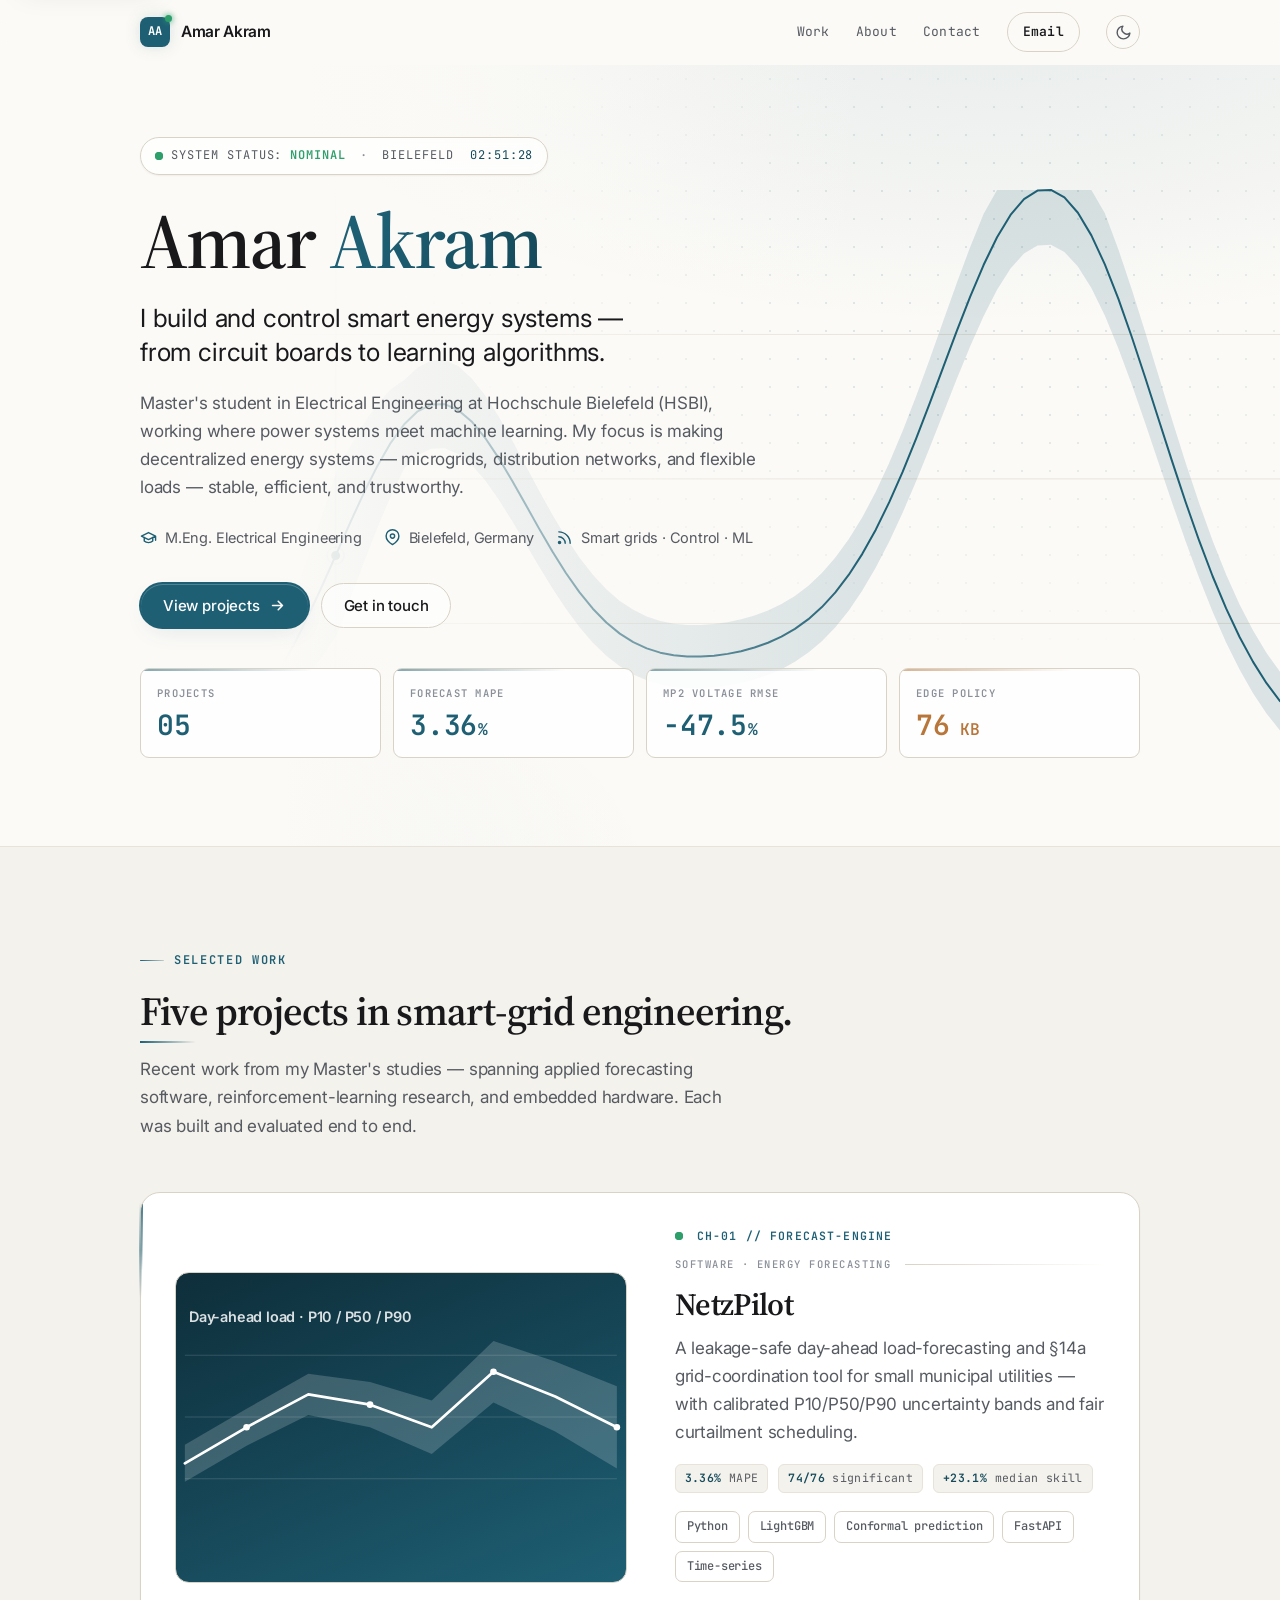
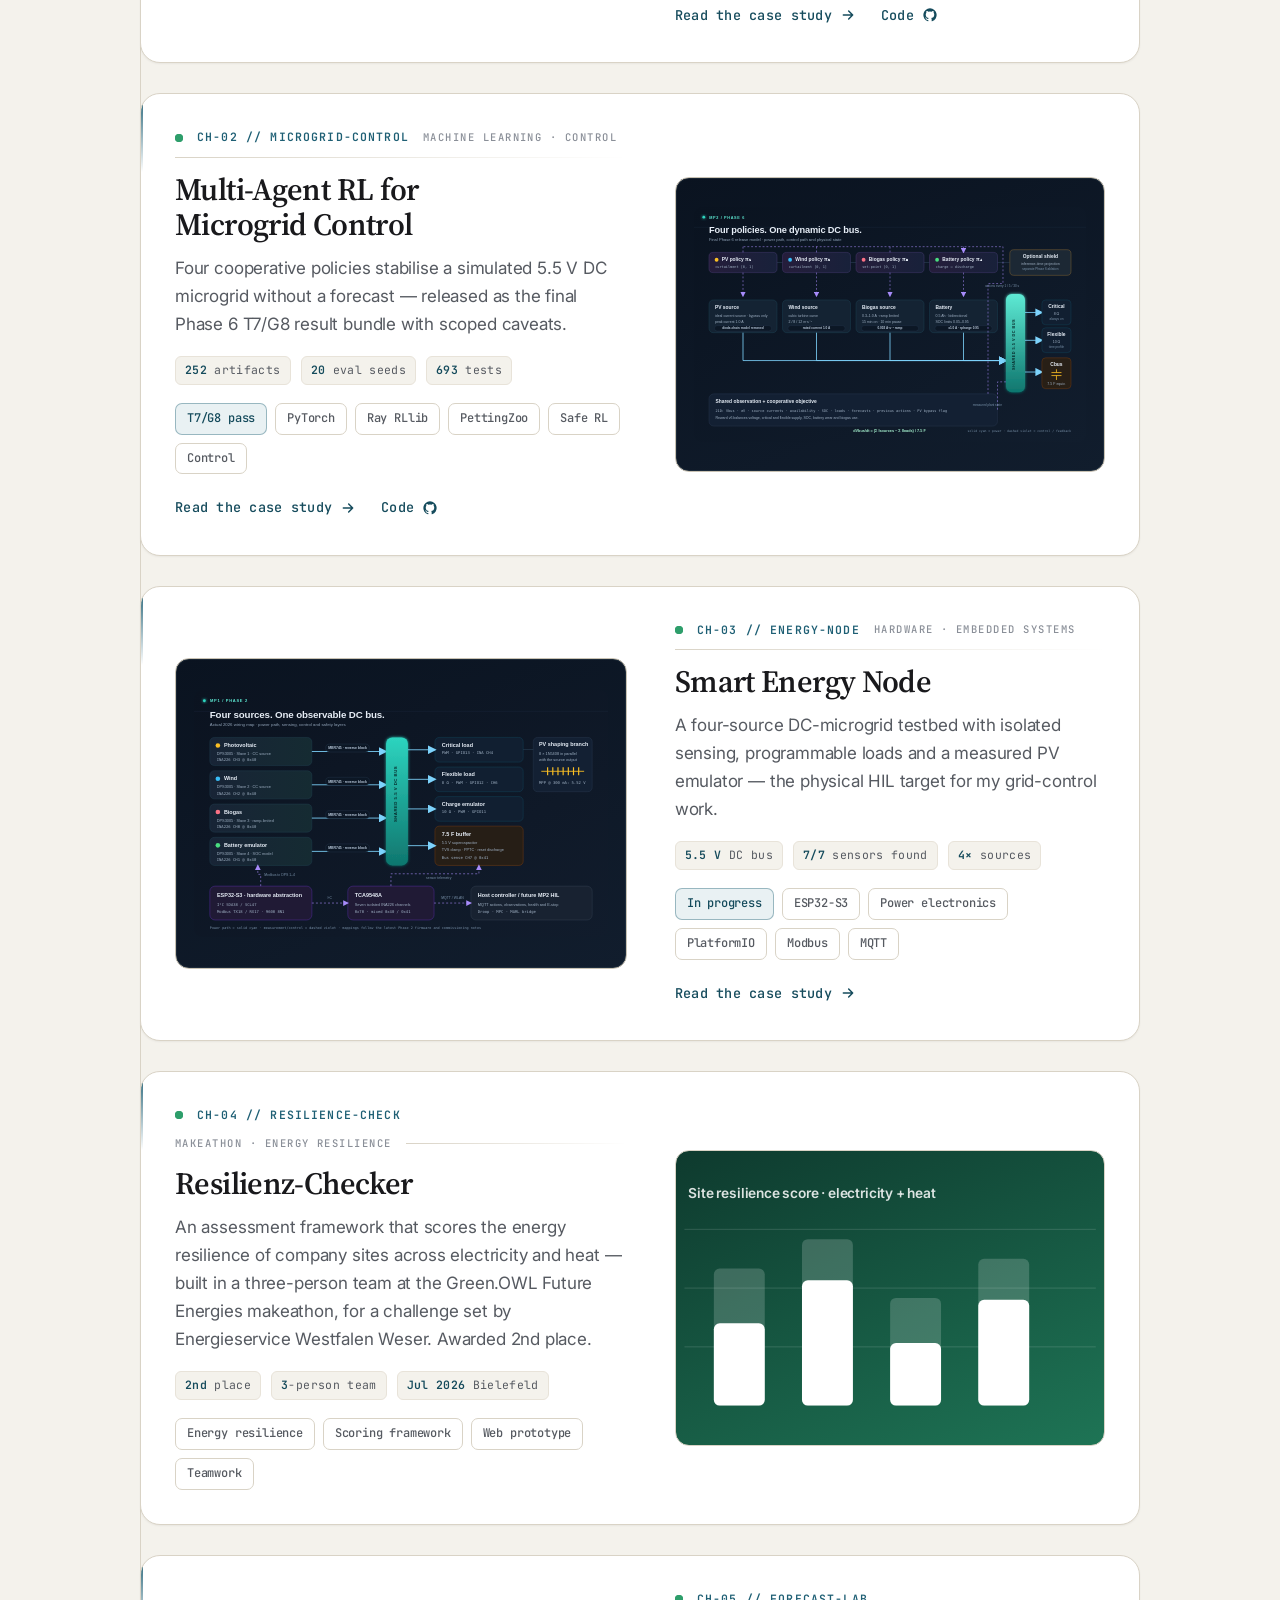
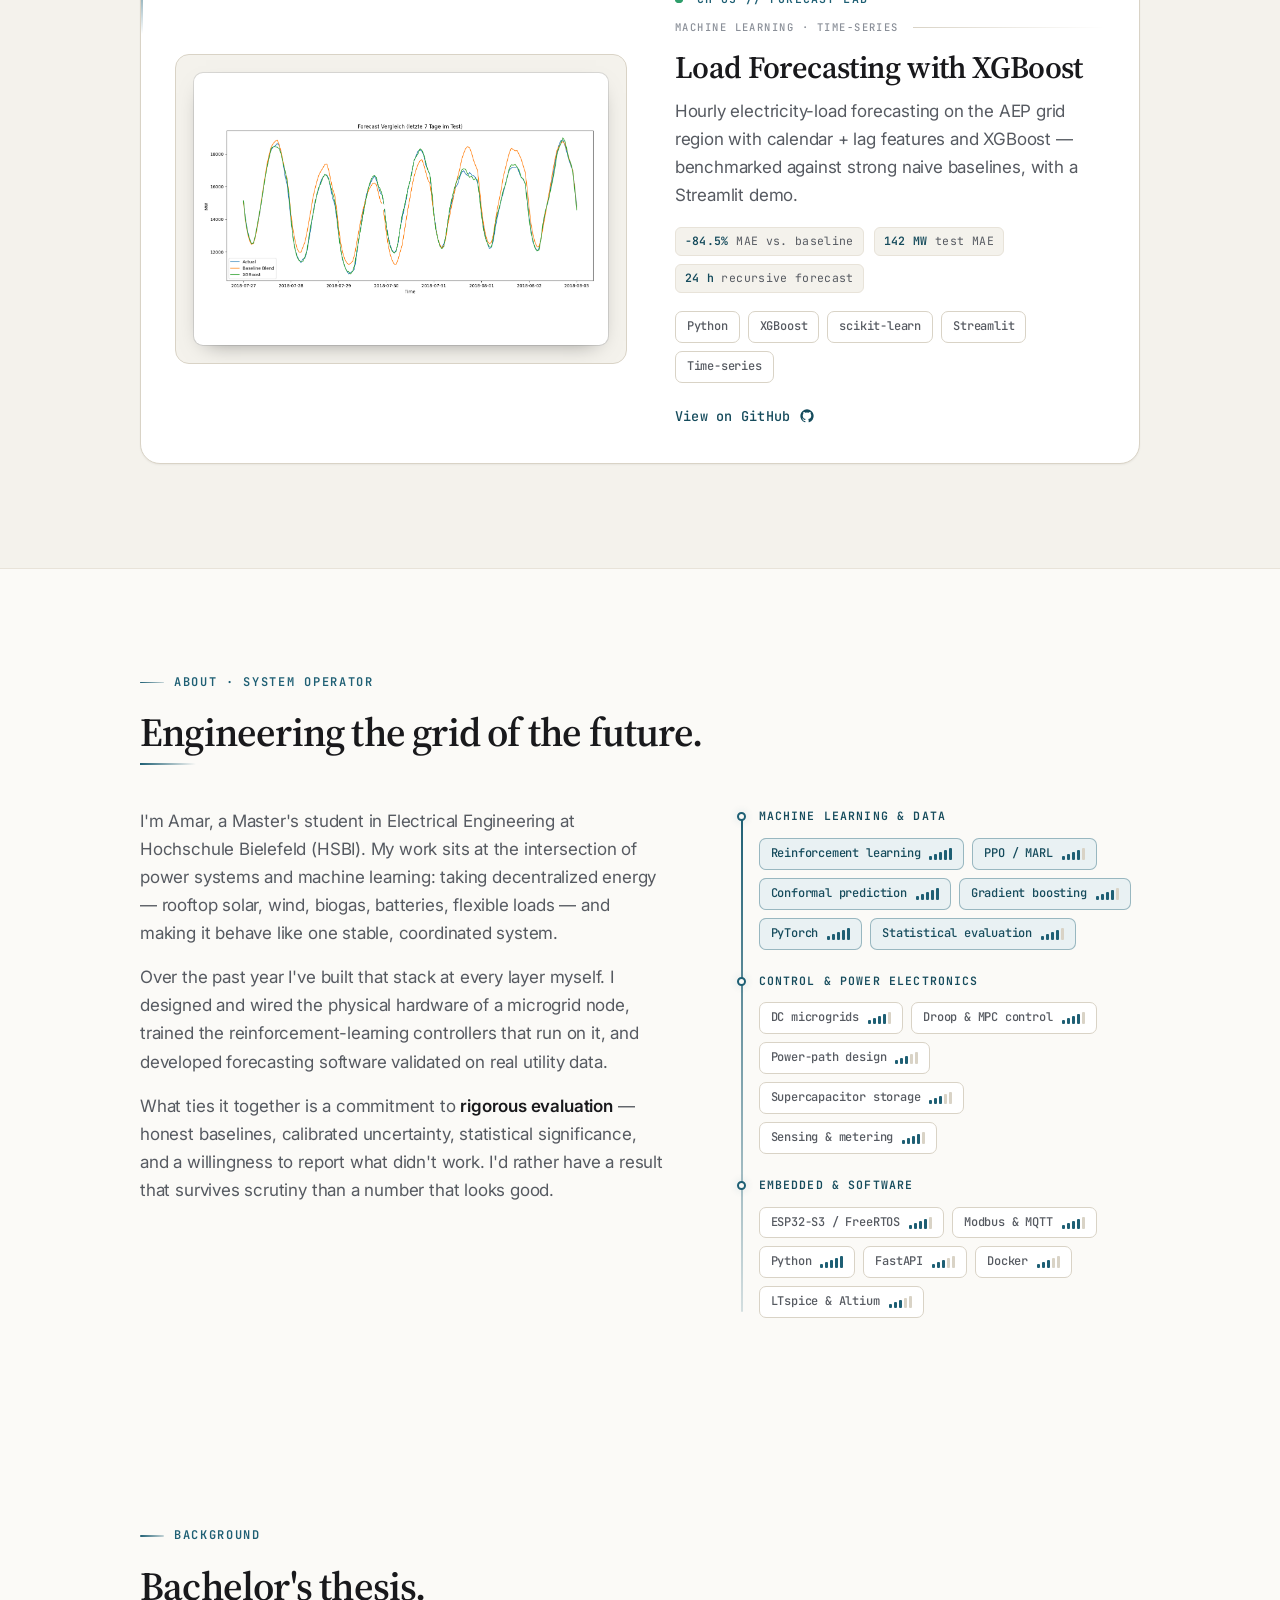
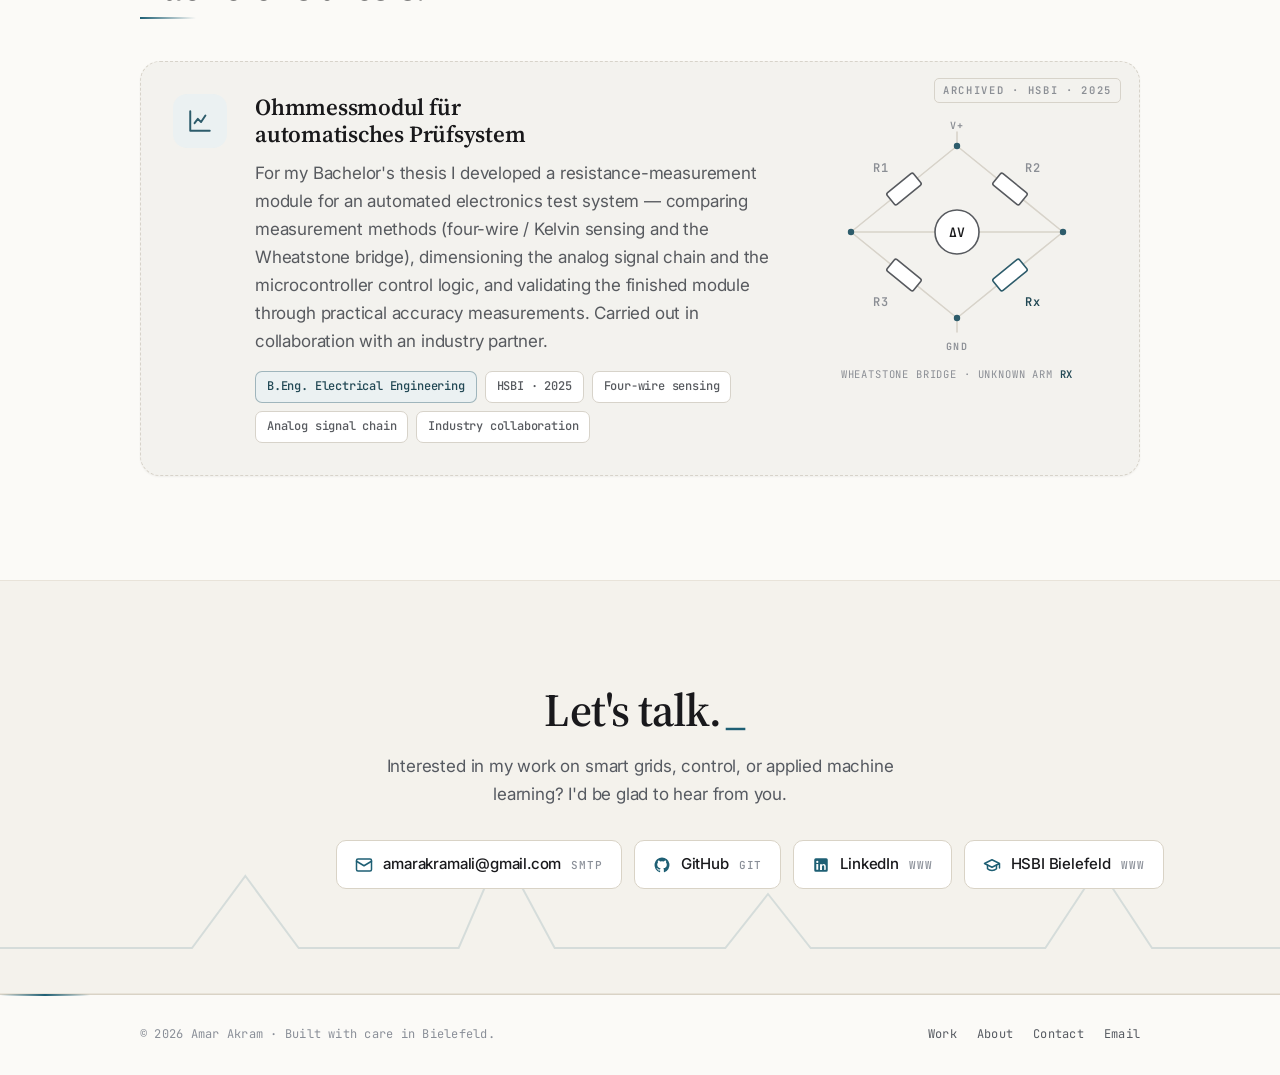
==== commit 80befa1f: "Stop the source URL being cut off in the meta row A repository URL is one unbreakable string. In the" ====
--- a/index.html
+++ b/index.html
@@ -43,7 +43,7 @@
   <link rel="preconnect" href="https://fonts.gstatic.com" crossorigin />
   <link href="https://fonts.googleapis.com/css2?family=Inter:wght@400;500;600;700&family=JetBrains+Mono:wght@500;600&family=Source+Serif+4:opsz,wght@8..60,400;8..60,500;8..60,600&display=swap" rel="stylesheet" />
 
-  <link rel="stylesheet" href="css/style.css?v=26" />
+  <link rel="stylesheet" href="css/style.css?v=27" />
 
   <script type="application/ld+json">
   {
--- a/css/style.css
+++ b/css/style.css
@@ -882,7 +882,9 @@
 }
 .meta-row > div { background: var(--surface); padding: 15px 18px 13px; }
 .meta-row dt { font-family: var(--font-mono); font-size: 11px; font-weight: 600; letter-spacing: 0.08em; text-transform: uppercase; color: var(--faint); margin-bottom: 7px; }
-.meta-row dd { font-size: 15px; color: var(--ink); }
+/* A source URL is one unbreakable string. In a 150px-min track it overran its
+   cell and the row's overflow:hidden cut it off mid-address — wrap instead. */
+.meta-row dd { font-size: 15px; color: var(--ink); overflow-wrap: anywhere; }
 
 /* Content blocks */
 .block { padding-block: clamp(30px, 5vw, 56px); }
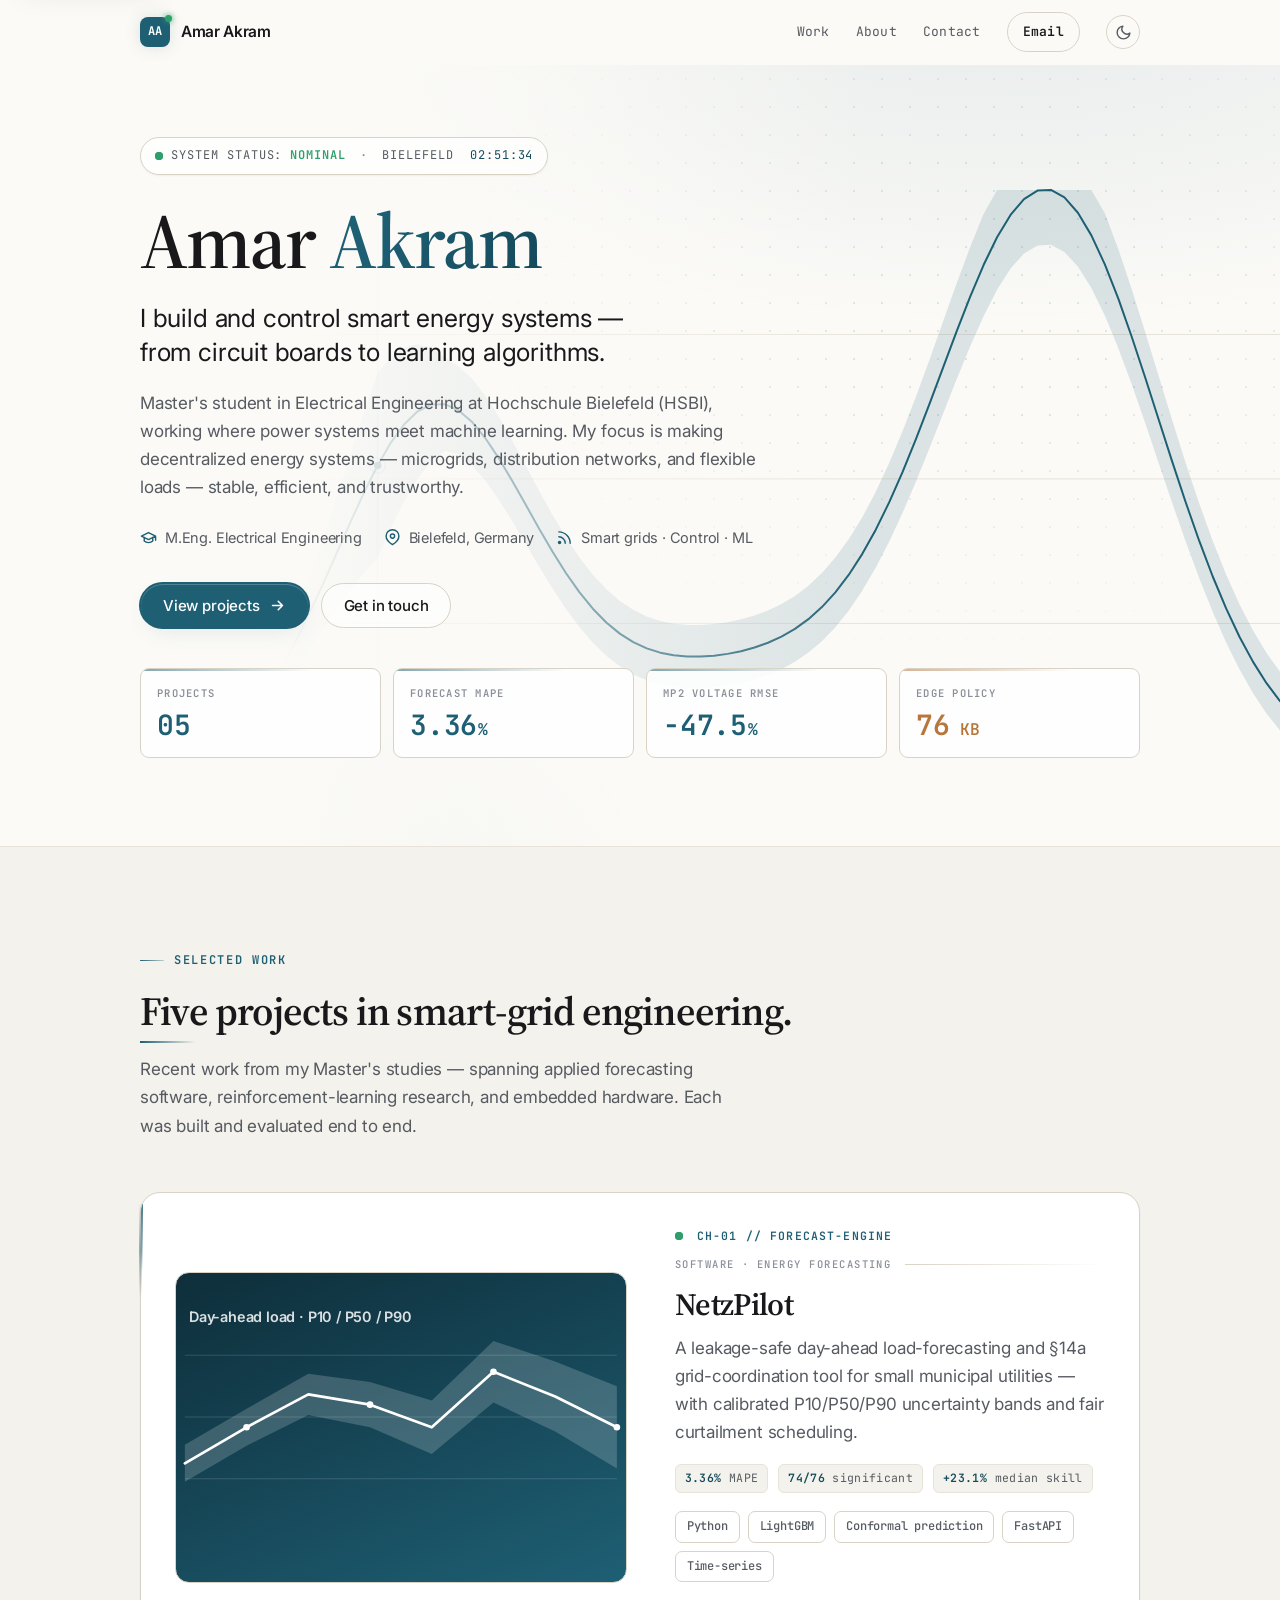
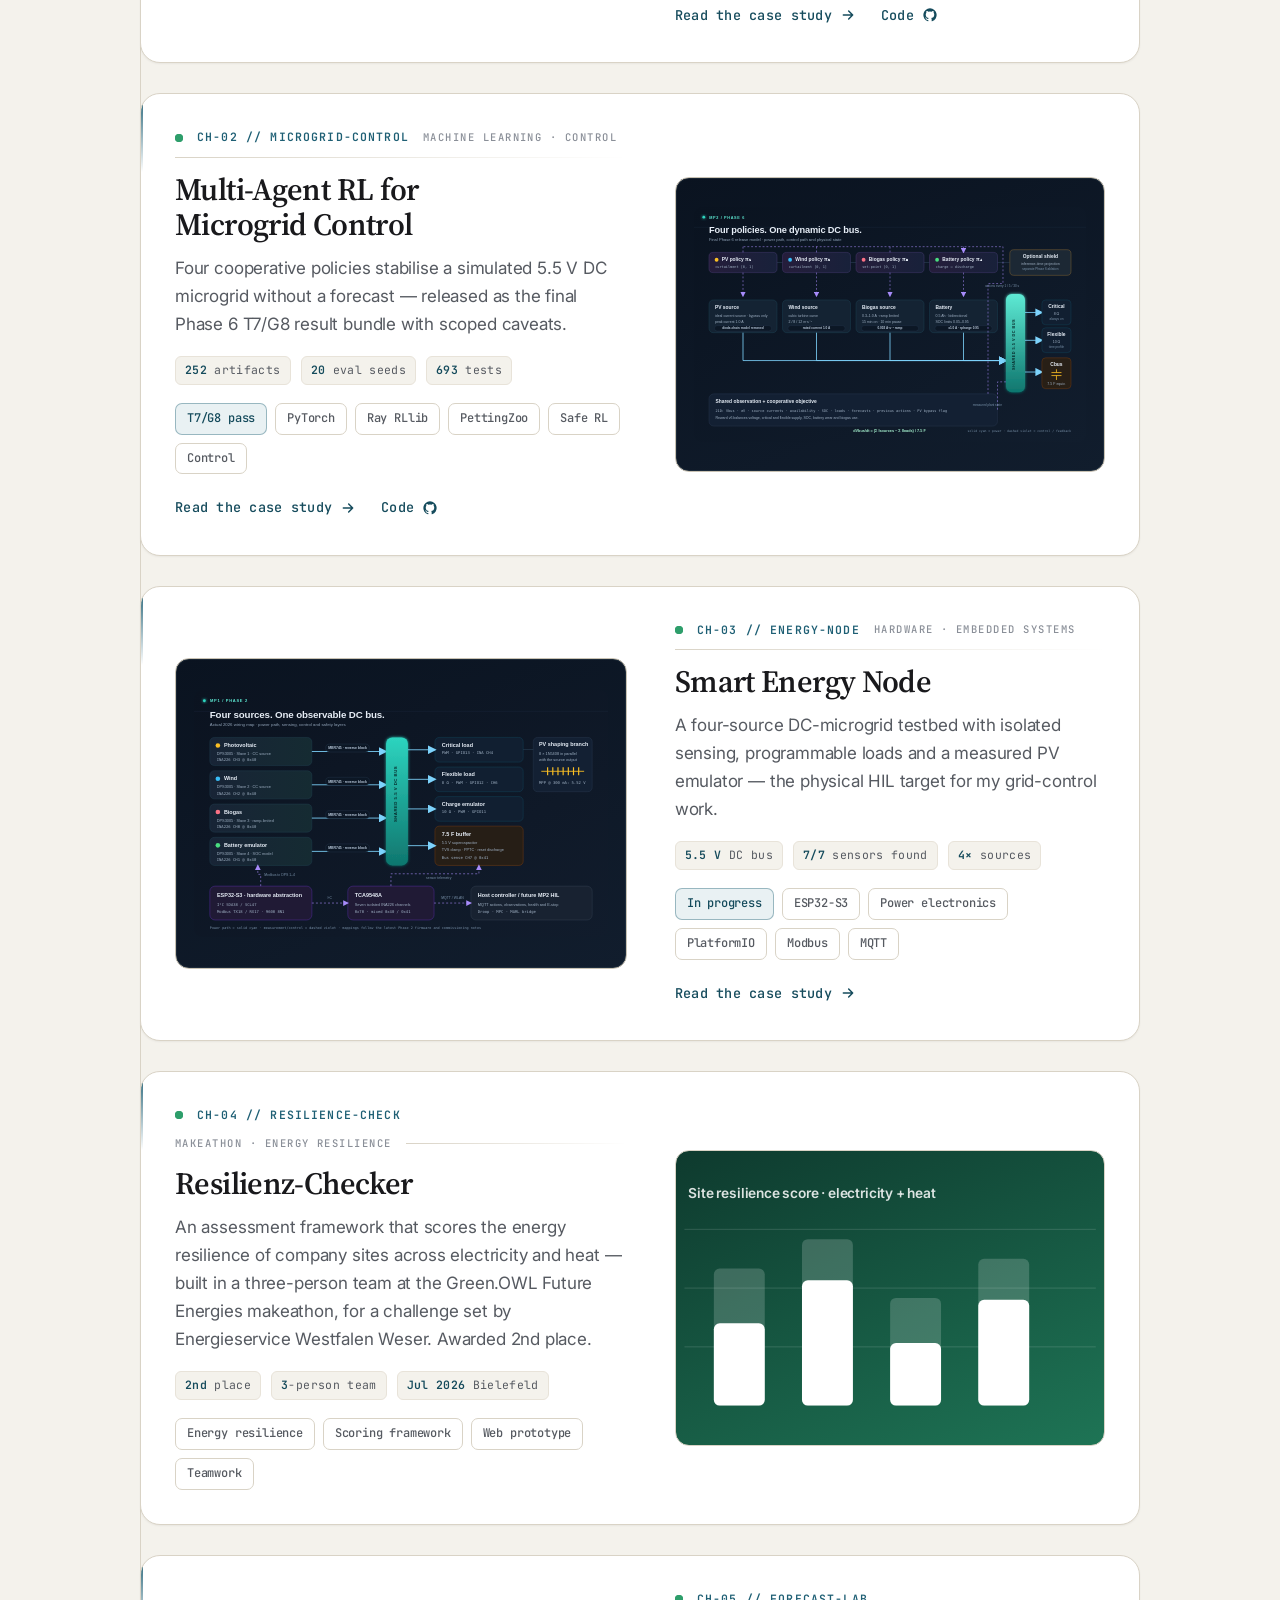
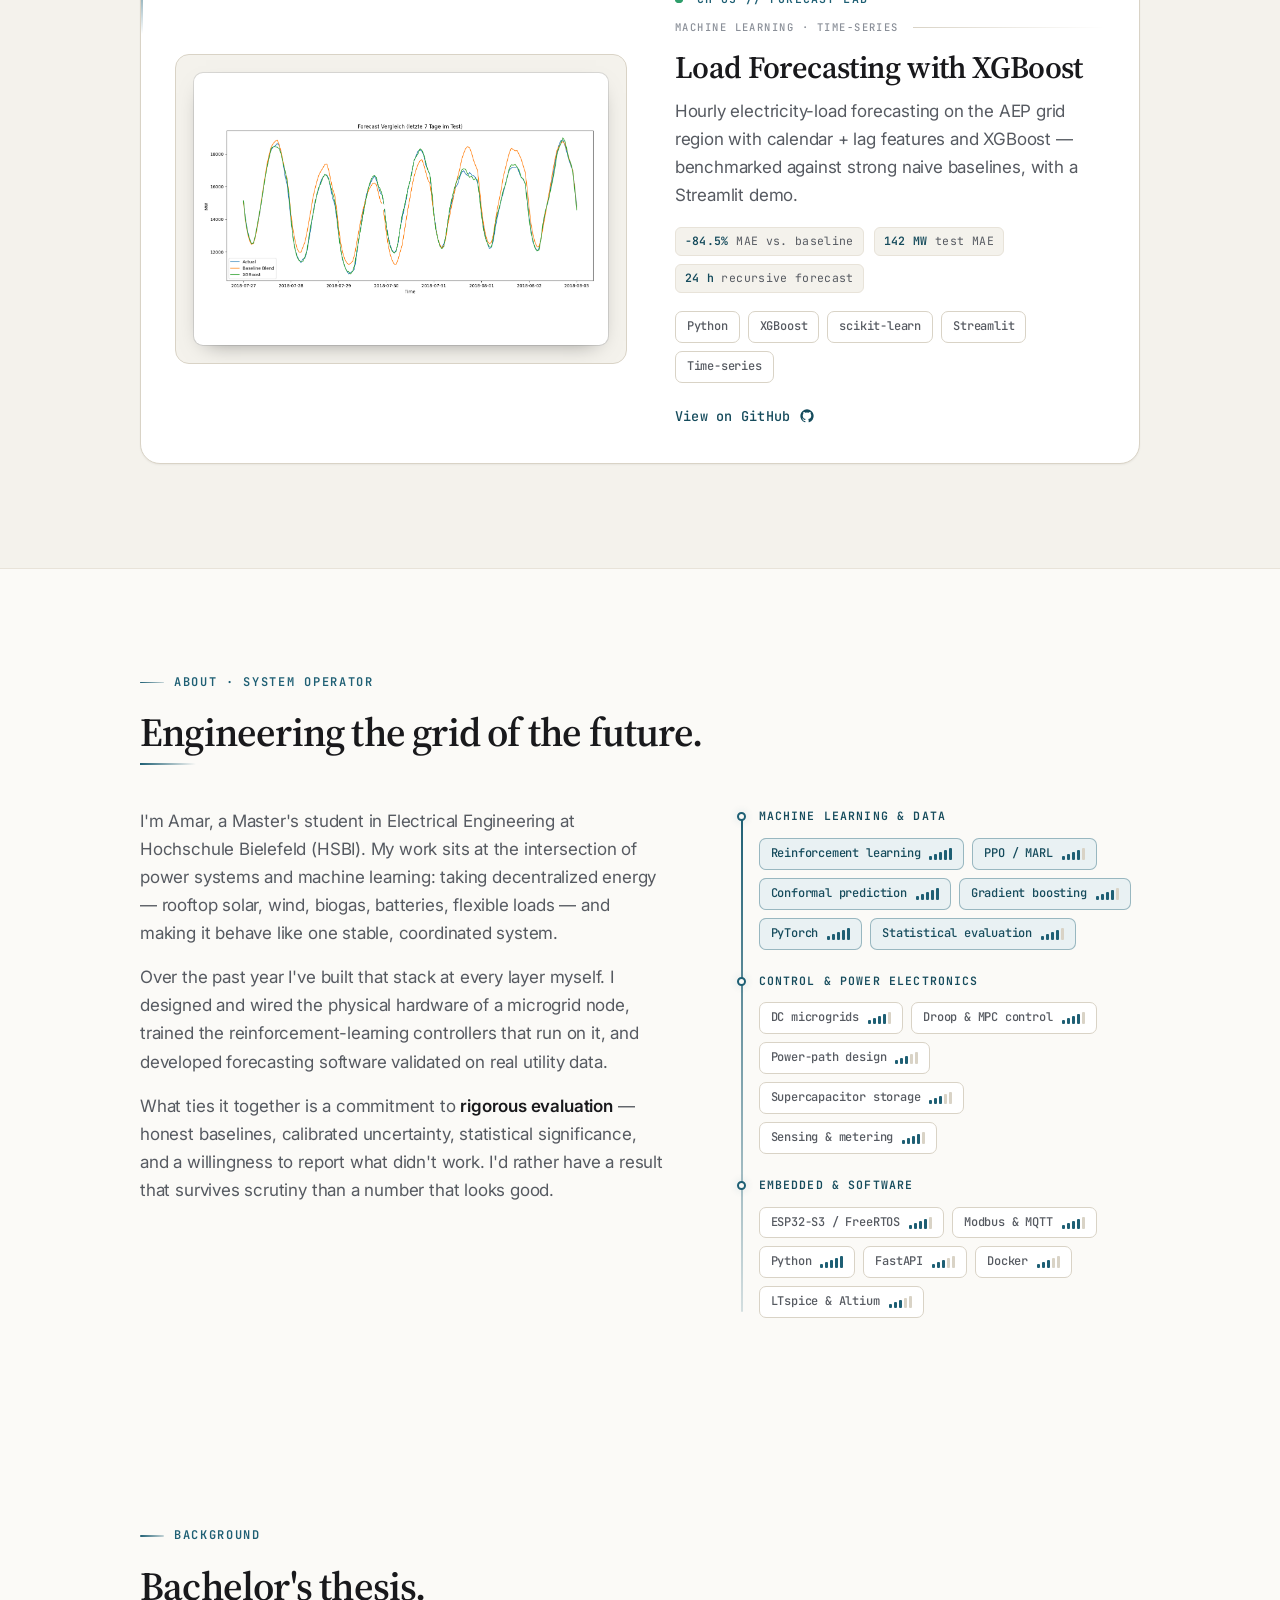
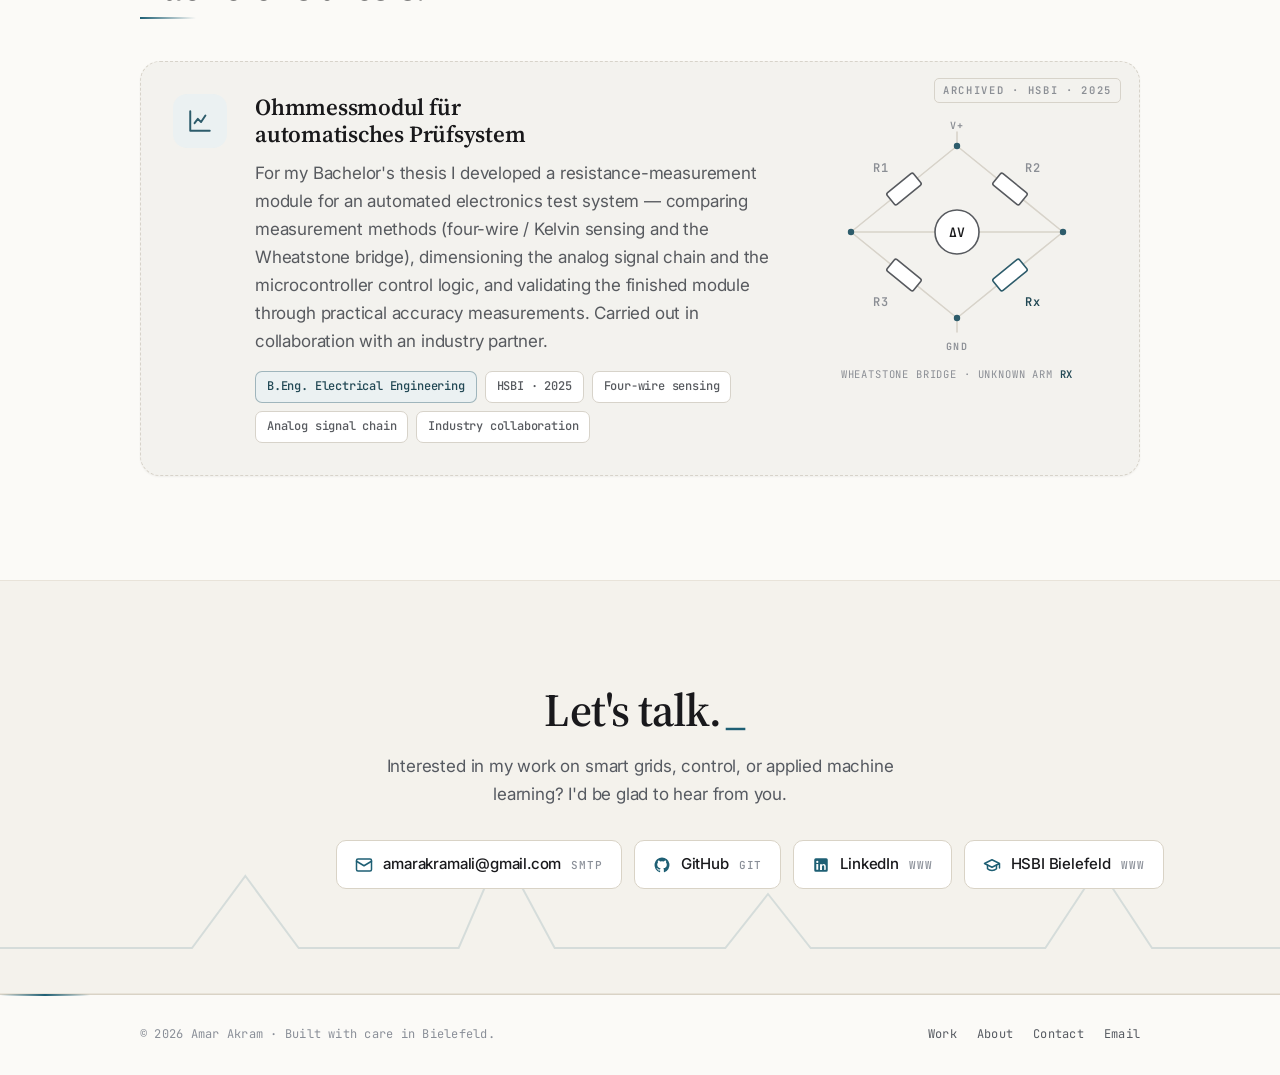
==== commit 217baad8: "Lift the bus step's index label to AA contrast The highlighted bus panel sits on a translucent accen" ====
--- a/index.html
+++ b/index.html
@@ -43,7 +43,7 @@
   <link rel="preconnect" href="https://fonts.gstatic.com" crossorigin />
   <link href="https://fonts.googleapis.com/css2?family=Inter:wght@400;500;600;700&family=JetBrains+Mono:wght@500;600&family=Source+Serif+4:opsz,wght@8..60,400;8..60,500;8..60,600&display=swap" rel="stylesheet" />
 
-  <link rel="stylesheet" href="css/style.css?v=27" />
+  <link rel="stylesheet" href="css/style.css?v=28" />
 
   <script type="application/ld+json">
   {
--- a/css/style.css
+++ b/css/style.css
@@ -1041,6 +1041,9 @@
 .mp1-flow__step small { display: block; margin-top: 5px; color: var(--muted); font-size: 12px; line-height: 1.35; }
 .mp1-flow__step--bus { background: var(--accent-soft); border-color: color-mix(in srgb, var(--accent) 45%, var(--line)); }
 .mp1-flow__step--bus b { color: var(--accent-ink); }
+/* the tinted bus panel lifts the backdrop, leaving the 10px step index at 4.27:1
+   against it — one step darker so the label clears AA like its siblings */
+.mp1-flow__step--bus span { color: var(--muted); }
 
 .mp1-table-wrap { margin-top: 18px; overflow-x: auto; border: 1px solid var(--line-strong); border-radius: var(--r); background: var(--surface); }
 .mp1-map { width: 100%; border-collapse: collapse; min-width: 680px; }
